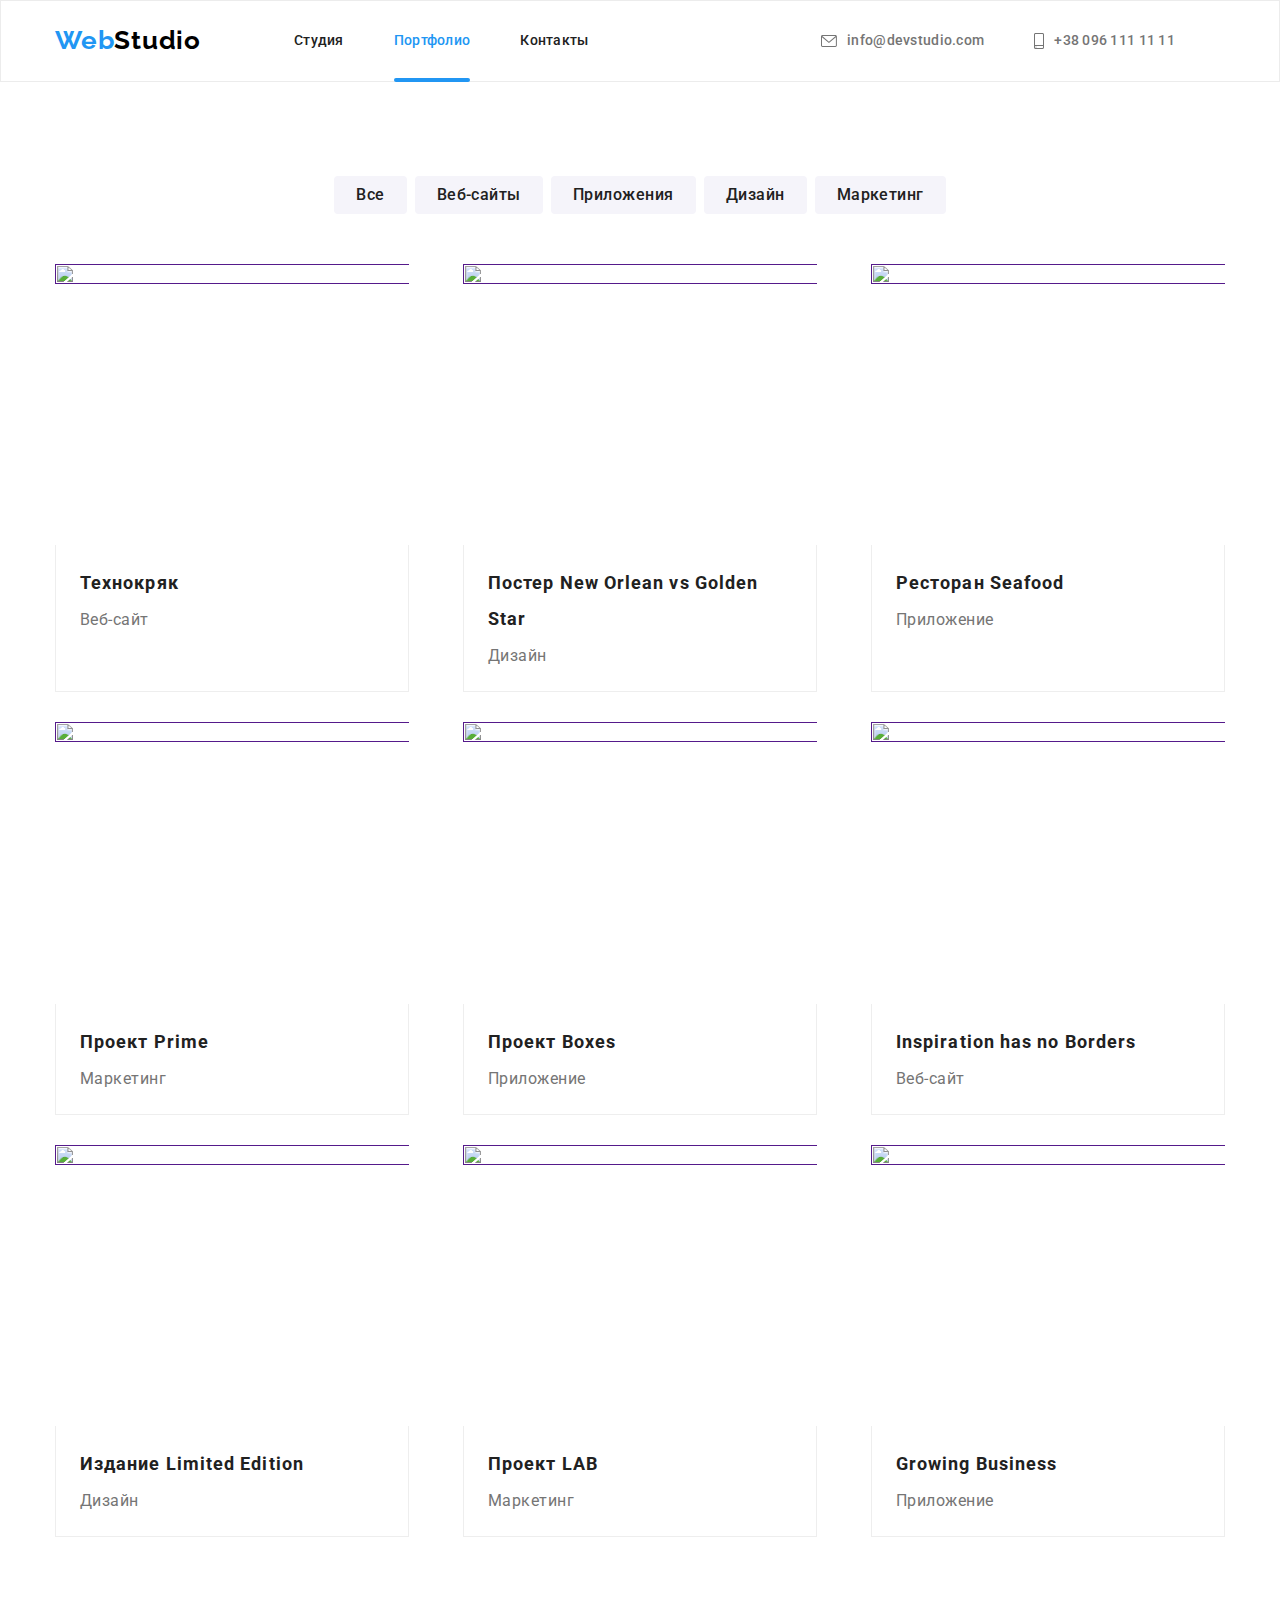
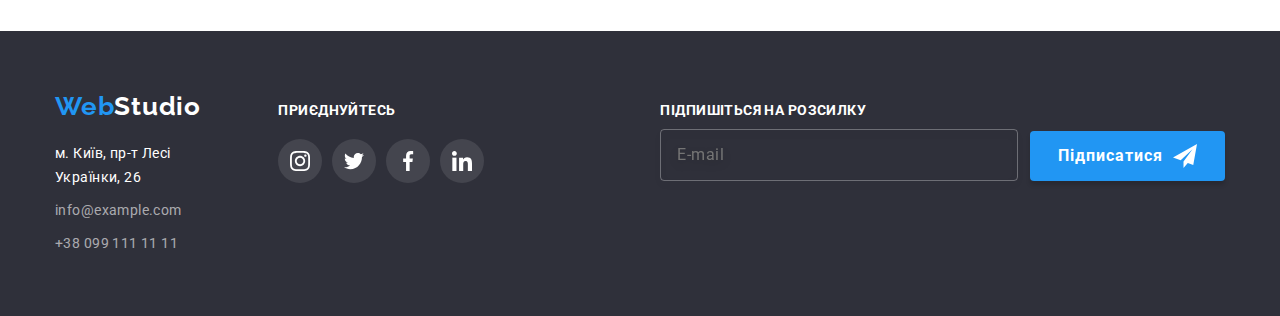
==== portfolio.html @ b3f47abc "button-icon" ====
<!DOCTYPE html>
<html lang="ru">
  <head>
    <meta charset="UTF-8" />
    <meta http-equiv="X-UA-Compatible" content="IE=edge" />
    <meta name="viewport" content="width=device-width, initial-scale=1.0" />
    <title>Document</title>
    <link
      rel="stylesheet"
      href="https://cdnjs.cloudflare.com/ajax/libs/modern-normalize/1.1.0/modern-normalize.min.css"
    />

    <link rel="preconnect" href="https://fonts.googleapis.com" />
    <link rel="preconnect" href="https://fonts.gstatic.com" crossorigin />
    <link
      href="https://fonts.googleapis.com/css2?family=Raleway:wght@700&family=Roboto:wght@400;500;700;900&display=swap"
      rel="stylesheet"
    />

    <link rel="stylesheet" href="./css/main.min.css" />
  </head>
  <body>
    <header class="header block">
      <div class="container header__container">
        <a href="" class="logo header__logo"
          >Web<span class="logo__dark">Studio</span></a
        >
        <button type="button" class="mobile-menu__open"><svg class="mobile-menu__icon" width="40" height="40">
          <use href="./image/icon.svg#icon-mobile_menu_40"></use>
        </svg></button>
        <div class="mobile-menu">
          <button type="button" class="mobile-menu__close"><svg class="mobile-menu__icon" width="40" height="40">
            <use href="./image/icon.svg#icon-mobile_close_40"></use>
          </svg></button>
          <nav class="navigation">
            <ul class="site-nav">
              <li class="site-nav__item">
                <a href="./index.html" class="site-nav__link">Студия</a>
              </li>
              <li class="site-nav__item">
                <a href="" class="site-nav__link site-nav__link--current"
                  >Портфолио</a
                >
              </li>
              <li class="site-nav__item">
                <a href="" class="site-nav__link">Контакты</a>
              </li>
            </ul>
          </nav>
          <ul class="contacts">
            <li>
              <li>
                <a href="tel:+380961111111" class="contacts__link contacts__link--tel">
                  <svg class="contacts__icon" width="10" height="16">
                    <use href="./image/icon.svg#icon-smartphone"></use>
                  </svg>
                  +38 096 111 11 11
                </a>
              </li>
              <a href="mailto:info@devstudio.com" class="contacts__link">
                <svg class="contacts__icon" width="16" height="12">
                  <use href="./image/icon.svg#icon-envelope"></use>
                </svg>
                info@devstudio.com
              </a>
            </li>
          </ul>
          <ul class="social-contacts__list">
            <li class="social-contacts__item">
              <a href="" class="social-contacts__link">Instagram</a>
            </li>
            <li class="social-contacts__item">
              <a href="" class="social-contacts__link">Twitter</a>
            </li>
            <li class="social-contacts__item">
              <a href="" class="social-contacts__link">Facebook</a>
            </li>
            <li class="social-contacts__item">
              <a href="" class="social-contacts__link">LinkedIn</a>
            </li>
          </ul>
          <button type="button" class="mobile-menu__close"
            ><svg width="18" height="18">
              <use href="./image/icon.svg#icon-btn-close"></use>
            </svg>
          </button>
        </div>
      </div>
    </header>
    <!--main section-->
    <main>
      <section class="section block">
        <div class="container">
          <!--filter buttons-->
          <h1 class="section__title visually-hidden">Фильтры</h1>
          <ul class="buttons__list">
            <li>
              <button type="button" class="buttons">Все</button>
            </li>
            <li> <button type="button" class="buttons">Веб-сайты</button> </li>
            <li>
              <button type="button" class="buttons">Приложения</button>
            </li>
            <li>
              <button type="button" class="buttons">Дизайн</button>
            </li>
            <li>
              <button type="button" class="buttons">Маркетинг</button>
            </li>
          </ul>
          <!--Portfolio list-->
          <ul class="cards">
            <li class="cards__item">
              <a href="" class="cards__link">
                <div class="cards__overley">
                  <img
                    src="./image/project1.jpg"
                    alt=""
                    width="370"
                    height="294"
                  />
                  <p class="cards__overley-text"
                    >Ресурс пропонує комплексні пропозиції з різним рівнем
                    функціоналу та сервісів. Все це дозволить відвідувачу
                    отримати вичерпні відомості про компанію чи приватну особу.
                  </p>
                </div>
                <div class="cards__title">
                  <h2 class="cards__name">Технокряк</h2>
                  <p class="cards__project">Веб-сайт</p>
                </div></a
              >
            </li>
            <li class="cards__item">
              <a href="" class="cards__link"
                ><div class="cards__overley">
                  <img
                    src="./image/project2.jpg"
                    alt=""
                    width="370"
                    height="294"
                  />
                  <p class="cards__overley-text"
                    >Ресурс пропонує комплексні пропозиції з різним рівнем
                    функціоналу та сервісів. Все це дозволить відвідувачу
                    отримати вичерпні відомості про компанію чи приватну особу.
                  </p>
                </div>
                <div class="cards__title">
                  <h2 class="cards__name">Постер New Orlean vs Golden Star</h2>
                  <p class="cards__project">Дизайн</p>
                </div></a
              >
            </li>
            <li class="cards__item">
              <a href="" class="cards__link"
                ><div class="cards__overley">
                  <img
                    src="./image/project3.jpg"
                    alt=""
                    width="370"
                    height="294"
                  />
                  <p class="cards__overley-text"
                    >Ресурс пропонує комплексні пропозиції з різним рівнем
                    функціоналу та сервісів. Все це дозволить відвідувачу
                    отримати вичерпні відомості про компанію чи приватну особу.
                  </p>
                </div>
                <div class="cards__title">
                  <h2 class="cards__name">Ресторан Seafood</h2>
                  <p class="cards__project">Приложение</p>
                </div></a
              >
            </li>
            <li class="cards__item">
              <a href="" class="cards__link"
                ><div class="cards__overley">
                  <img
                    src="./image/project4.jpg"
                    alt=""
                    width="370"
                    height="294"
                  />
                  <p class="cards__overley-text"
                    >Ресурс пропонує комплексні пропозиції з різним рівнем
                    функціоналу та сервісів. Все це дозволить відвідувачу
                    отримати вичерпні відомості про компанію чи приватну особу.
                  </p>
                </div>
                <div class="cards__title">
                  <h2 class="cards__name">Проект Prime</h2>
                  <p class="cards__project">Маркетинг</p>
                </div></a
              >
            </li>
            <li class="cards__item">
              <a href="" class="cards__link"
                ><div class="cards__overley">
                  <img
                    src="./image/project5.jpg"
                    alt=""
                    width="370"
                    height="294"
                  />
                  <p class="cards__overley-text"
                    >Ресурс пропонує комплексні пропозиції з різним рівнем
                    функціоналу та сервісів. Все це дозволить відвідувачу
                    отримати вичерпні відомості про компанію чи приватну особу.
                  </p>
                </div>
                <div class="cards__title">
                  <h2 class="cards__name">Проект Boxes</h2>
                  <p class="cards__project">Приложение</p>
                </div></a
              >
            </li>
            <li class="cards__item">
              <a href="" class="cards__link"
                ><div class="cards__overley">
                  <img
                    src="./image/project6.jpg"
                    alt=""
                    width="370"
                    height="294"
                  />
                  <p class="cards__overley-text"
                    >Ресурс пропонує комплексні пропозиції з різним рівнем
                    функціоналу та сервісів. Все це дозволить відвідувачу
                    отримати вичерпні відомості про компанію чи приватну особу.
                  </p>
                </div>
                <div class="cards__title">
                  <h2 class="cards__name">Inspiration has no Borders</h2>
                  <p class="cards__project">Веб-сайт</p>
                </div></a
              >
            </li>
            <li class="cards__item">
              <a href="" class="cards__link"
                ><div class="cards__overley">
                  <img
                    src="./image/project7.jpg"
                    alt=""
                    width="370"
                    height="294"
                  />
                  <p class="cards__overley-text"
                    >Ресурс пропонує комплексні пропозиції з різним рівнем
                    функціоналу та сервісів. Все це дозволить відвідувачу
                    отримати вичерпні відомості про компанію чи приватну особу.
                  </p>
                </div>
                <div class="cards__title">
                  <h2 class="cards__name">Издание Limited Edition</h2>
                  <p class="cards__project">Дизайн</p>
                </div></a
              >
            </li>
            <li class="cards__item">
              <a href="" class="cards__link"
                ><div class="cards__overley">
                  <img
                    src="./image/project8.jpg"
                    alt=""
                    width="370"
                    height="294"
                  />
                  <p class="cards__overley-text"
                    >Ресурс пропонує комплексні пропозиції з різним рівнем
                    функціоналу та сервісів. Все це дозволить відвідувачу
                    отримати вичерпні відомості про компанію чи приватну особу.
                  </p>
                </div>
                <div class="cards__title">
                  <h2 class="cards__name">Проект LAB</h2>
                  <p class="cards__project">Маркетинг</p>
                </div></a
              >
            </li>
            <li class="cards__item">
              <a href="" class="cards__link"
                ><div class="cards__overley">
                  <img
                    src="./image/project9.jpg"
                    alt=""
                    width="370"
                    height="294"
                  />
                  <p class="cards__overley-text"
                    >Ресурс пропонує комплексні пропозиції з різним рівнем
                    функціоналу та сервісів. Все це дозволить відвідувачу
                    отримати вичерпні відомості про компанію чи приватну особу.
                  </p>
                </div>
                <div class="cards__title">
                  <h2 class="cards__name">Growing Business</h2>
                  <p class="cards__project">Приложение</p>
                </div></a
              >
            </li>
          </ul>
        </div>
      </section>
    </main>
    <!--footer section-->
    <footer class="footer block">
      <div class="container">
        <div class="footer__container">
          <div class="address">
            <a href="" class="logo footer__logo"
              >Web<span class="logo__light">Studio</span></a
            >
            <address>
              <ul class="address__list">
                <li class="address__item">
                  <a
                    href="https://goo.gl/maps/Vz4mYCQCLZ6cE9bP7"
                    class="address__street"
                    target="_blank"
                    rel="noopener noreferrer nofollow"
                  >
                    м. Київ, пр-т Лесі Українки, 26
                  </a>
                </li>
                <li class="address__item">
                  <a href="mailto:info@example.com" class="address__link">
                    info@example.com
                  </a>
                </li>
                <li class="address__item">
                  <a href="tel:+380991111111" class="address__link">
                    +38 099 111 11 11
                  </a>
                </li>
              </ul>
            </address>
          </div>
          <div class="footer__box">
            <h3 class="footer__title">Приєднуйтесь</h3>
            <ul class="footer__item">
              <li>
                <a
                  href=""
                  class="social-networks__link social-networks--background-color"
                >
                  <svg
                    class="social-networks--icon-color"
                    width="20"
                    height="20"
                  >
                    <use href="./image/icon.svg#icon-instagram"></use>
                  </svg>
                </a>
              </li>
              <li>
                <a
                  href=""
                  class="social-networks__link social-networks--background-color"
                >
                  <svg
                    class="social-networks--icon-color"
                    width="20"
                    height="20"
                  >
                    <use href="./image/icon.svg#icon-twitter"></use>
                  </svg>
                </a>
              </li>
              <li>
                <a
                  href=""
                  class="social-networks__link social-networks--background-color"
                >
                  <svg
                    class="social-networks--icon-color"
                    width="20"
                    height="20"
                  >
                    <use href="./image/icon.svg#icon-facebook"></use>
                  </svg>
                </a>
              </li>
              <li>
                <a
                  href=""
                  class="social-networks__link social-networks--background-color"
                >
                  <svg
                    class="social-networks--icon-color"
                    width="20"
                    height="20"
                  >
                    <use href="./image/icon.svg#icon-linkedin"></use>
                  </svg>
                </a>
              </li>
            </ul>
          </div>
          <!-- Subscribe-form -->
          <form class="subscribe__form">
            <label>
              <h2 class="subscribe__title">Підпишіться на розсилку</h2>
              <input
                type="email"
                name="subscribe"
                class="subscribe__input"
                placeholder="E-mail"
              />
            </label>

            <button type="submit" class="subscribe__btn">
              Підписатися
              <svg class="subscribe__icon" width="24" height="24">
                <use href="./image/icon.svg#icon-subscribe"></use>
              </svg>
            </button>
          </form>
        </div>
      </div>
    </footer>
    <script src="./js/mobile-menu.js"></script>
  </body>
</html>
---- css/main.min.css ----
body{font-family:"Roboto",sans-serif;color:#212121}h1,h2,h3,h4,h5,p{padding:0;margin:0}ul{padding:0;margin:0;list-style:none}img{display:block;max-width:100%;height:auto}a{text-decoration:none}header,section,footer{display:none}.block{display:block}.visually-hidden{position:absolute;white-space:nowrap;width:1px;height:1px;overflow:hidden;border:0;padding:0;clip:rect(0 0 0 0);-webkit-clip-path:inset(50%);clip-path:inset(50%);margin:-1px}.section__title{font-weight:700;font-size:28px;line-height:1.17;letter-spacing:.03em;text-align:center;color:#212121;margin-bottom:50px}@media screen and (min-width: 1200px){.section__title{font-weight:700;font-size:28px;line-height:1.17;letter-spacing:.03em}}.section{padding:60px 0px}@media screen and (min-width: 1200px){.section{padding:94px 0px}}.section--no-padding-top{padding-top:0}.container{margin-left:auto;margin-right:auto;padding-left:15px;padding-right:15px}@media screen and (min-width: 480px){.container{width:480px}}@media screen and (min-width: 768px){.container{width:768px}}@media screen and (min-width: 1200px){.container{width:1200px}}.logo{display:block;font-family:"Raleway";font-weight:700;font-size:26px;line-height:1.19;letter-spacing:.03em;color:#2196f3}.header__logo{padding:16px 0px}@media screen and (min-width: 768px){.header__logo{margin-right:88px;padding-top:26px;padding-bottom:26px}}@media screen and (min-width: 1200px){.header__logo{margin-right:93px;padding-top:24px;padding-bottom:25px}}.footer__logo{margin-bottom:20px}@media screen and (max-width: 767.98px){.footer__logo{display:flex;align-items:center;justify-content:center}}.logo__dark{color:#000}.logo__light{color:#fff}.navigation{display:flex}.site-nav{display:block}@media screen and (min-width: 768px){.site-nav{display:flex}}@media screen and (min-width: 768px){.site-nav .site-nav__item+.site-nav__item{margin-left:50px}}.site-nav__link{position:relative;display:block;padding-bottom:32px;font-weight:500;font-size:40px;line-height:1.17;letter-spacing:.02em;color:#212121;transition-property:color;transition-duration:250ms;transition-timing-function:cubic-bezier(0.4, 0, 0.2, 1)}.site-nav__link:not(:last-child){padding-bottom:0}@media screen and (min-width: 768px){.site-nav__link{font-weight:500;font-size:14px;line-height:1.14;letter-spacing:.02em;padding-top:32px}}.site-nav__link:hover,.site-nav__link:focus{color:#2196f3}.site-nav__link--current{color:#2196f3}@media screen and (min-width: 768px){.site-nav__link--current::after{position:absolute;display:block;content:"";width:100%;height:4px;background-color:#2196f3;border-radius:4px;left:0;bottom:-1px}}@media screen and (min-width: 768px){.contacts{display:flex;flex-direction:column-reverse}}@media screen and (min-width: 768px){.contacts{margin-left:auto}}@media screen and (min-width: 1200px){.contacts{flex-direction:row-reverse;align-items:center;gap:50px}}.contacts__link{display:flex;align-items:center;font-weight:500;font-size:24px;line-height:1.16;letter-spacing:.02em;color:#757575;transition-property:color;transition-duration:250ms;transition-timing-function:cubic-bezier(0.4, 0, 0.2, 1)}@media screen and (min-width: 768px){.contacts__link{font-weight:500;font-size:12px;line-height:1.16;letter-spacing:.02em}}@media screen and (min-width: 1200px){.contacts__link{font-weight:500;font-size:14px;line-height:1.14;letter-spacing:.02em}}.contacts__link:hover,.contacts__link:focus{color:#2196f3}@media screen and (max-width: 767.98px){.contacts__link--tel{padding-bottom:32px;font-weight:500;font-size:34px;line-height:1.13;letter-spacing:.02em;color:#2196f3}}@media screen and (min-width: 768px)and (max-width: 1199.98px){.contacts__link--tel{margin-top:10px}}.contacts__icon{margin-right:10px;fill:currentColor;transition-property:fill;transition-duration:250ms;transition-timing-function:cubic-bezier(0.4, 0, 0.2, 1)}@media screen and (max-width: 767.98px){.contacts__icon{display:none}}.social-networks{display:flex;justify-content:center;gap:10px}.social-networks__link{width:44px;height:44px;border-radius:50%;display:flex;align-items:center;justify-content:center;transition-property:background-color;transition-duration:250ms;transition-timing-function:cubic-bezier(0.4, 0, 0.2, 1)}.social-networks__link:hover,.social-networks__link:focus{background-color:#2196f3}.social-networks__icon{width:20px;height:20px;fill:#afb1b8;transition-property:fill;transition-duration:250ms;transition-timing-function:cubic-bezier(0.4, 0, 0.2, 1)}.social-networks__link:hover .social-networks__icon,.social-networks__link:focus .social-networks__icon{fill:#fff}.social-networks--icon-color{fill:#fff}.social-networks--background-color{background-color:rgba(255,255,255,.1)}.social-contacts__list{display:flex;align-items:center;margin-left:-10px}@media screen and (min-width: 768px){.social-contacts__list{display:none}}.social-contacts__link{display:flex;font-weight:500;font-size:18px;line-height:1.22;letter-spacing:.02em;margin-top:64px;padding-right:10px;margin-left:10px;color:#2196f3;border-right:1px solid rgba(33,33,33,.2)}.social-contacts__link:not(:last-child){border-right:none}.address{flex-grow:1}@media screen and (min-width: 768px)and (max-width: 1199.98px){.address{margin-left:76px}}.address__list .address__item+.address__item{margin-top:9px}.address__street{display:inline-block;font-style:normal;font-size:14px;line-height:1.71;letter-spacing:.03em;color:#fff;transition-property:color;transition-duration:250ms;transition-timing-function:cubic-bezier(0.4, 0, 0.2, 1)}@media screen and (max-width: 767.98px){.address__street{display:flex;align-items:center;justify-content:center}}.address__street:hover,.address__street:focus{color:#2196f3}.address__link{display:inline-block;font-style:normal;font-size:14px;line-height:1.71;letter-spacing:.03em;color:rgba(255,255,255,.6);transition-property:color;transition-duration:250ms;transition-timing-function:cubic-bezier(0.4, 0, 0.2, 1)}@media screen and (max-width: 767.98px){.address__link{display:flex;justify-content:center}}.address__link:hover,.address__link:focus{color:#2196f3}.subscribe__form{display:block}@media screen and (min-width: 1200px){.subscribe__form{display:flex;align-items:flex-end;margin-left:90px}}.subscribe__title{font-size:14px;line-height:1.14;letter-spacing:.03em;text-transform:uppercase;color:#fff;margin-bottom:10px}@media screen and (max-width: 1199.98px){.subscribe__title{text-align:center;margin-top:60px}}.subscribe__input{width:100%;border:1px solid rgba(255,255,255,.3);filter:drop-shadow(0px 4px 4px rgba(0, 0, 0, 0.15));border-radius:4px;background-color:rgba(0,0,0,0);font-weight:400;font-size:16px;line-height:1.25;letter-spacing:.03em;display:flex;align-items:center;color:rgba(255,255,255,.6);outline:none;padding:15px 16px;transition:border 250ms cubic-bezier(0.4, 0, 0.2, 1)}@media screen and (max-width: 767.98px){.subscribe__input{width:450px;margin-bottom:20px}}@media screen and (min-width: 768px)and (max-width: 1199.98px){.subscribe__input{width:450px;margin-bottom:20px;margin-left:auto;margin-right:auto}}@media screen and (min-width: 1200px){.subscribe__input{width:358px}}.subscribe__input:focus{border:1px solid #2196f3}.subscribe__btn{height:50px;background:#2196f3;box-shadow:0px 4px 4px rgba(0,0,0,.15);border-radius:4px;border:rgba(0,0,0,0);font-weight:700;font-size:16px;line-height:1.87;letter-spacing:.06em;padding:10px 28px;color:#fff;cursor:pointer;display:flex;align-items:center;margin-left:12px;transition:background-color cubic-bezier(0.4, 0, 0.2, 1)}@media screen and (max-width: 1199.98px){.subscribe__btn{margin-left:auto;margin-right:auto}}.subscribe__btn:hover,.subscribe__btn:focus{background-color:#188ce8}.subscribe__icon{margin-left:10px}.backdrop{position:fixed;width:100%;height:100%;top:0;left:0;background:rgba(0,0,0,.2);visibility:visible;transition:opacity 250ms cubic-bezier(0.4, 0, 0.2, 1),visibility 250ms cubic-bezier(0.4, 0, 0.2, 1)}.is-hidden{opacity:0;visibility:hidden;pointer-events:none}.no-scroll{overflow:hidden}.backdrop.is-hidden .modal{transform:translate(-50%, -50%) scale(0) rotate(-180deg);min-height:0}.btn-close{position:absolute;display:flex;justify-content:center;top:8px;right:8px;width:30px;height:30px;background:#fff;border:1px solid rgba(0,0,0,.1);border-radius:50%;cursor:pointer;padding-top:5px}.modal{position:absolute;top:50%;left:50%;transform:translate(-50%, -50%) scale(1) rotate(0);transition:transform 250ms cubic-bezier(0.4, 0, 0.2, 1),min-height 250ms cubic-bezier(0.4, 0, 0.2, 1);width:450px;height:609px;background-color:#fff;border-radius:4px}@media screen and (min-width: 1200px){.modal{width:528px;min-height:581px}}.modal__form{padding:40px}.modal__form-title{font-weight:700;font-size:20px;line-height:1.15;letter-spacing:.03em;text-align:center;margin-bottom:12px}.modal__form-label{position:relative;display:flex;flex-direction:column;font-weight:400;font-size:12px;line-height:1.16;letter-spacing:.01em;color:#757575;margin-bottom:10px}.modal__form-label-last{margin-bottom:0}.modal__form-icon{position:absolute;bottom:10px;left:12px}.modal__form-input{margin-top:4px;padding-left:42px;height:40px;width:100%;border:1px solid rgba(33,33,33,.2);border-radius:4px;transition:border 250ms cubic-bezier(0.4, 0, 0.2, 1)}.modal__form-input:focus,.modal__form-comment:focus{border:1px solid #2196f3;outline:none}.modal__form-input:focus+.modal__form-icon{fill:#2196f3;transition:fill 250ms cubic-bezier(0.4, 0, 0.2, 1)}.modal__form-comment{margin-top:4px;padding:16px 12px;height:120px;width:100%;border:1px solid rgba(33,33,33,.2);border-radius:4px;resize:none}.modal__form-label-checkbox{display:flex;justify-content:center;align-items:center;font-weight:400;font-size:12px;line-height:1.16;letter-spacing:.03em;color:#757575;margin-top:20px;cursor:pointer}@media screen and (min-width: 1200px){.modal__form-label-checkbox{font-weight:400;font-size:14px;line-height:1.71;letter-spacing:.03em}}.modal__form-label-checkbox-icon{display:flex;align-items:center;justify-content:center;width:16px;height:15px;margin-right:9px;border:2px solid #212121;border-radius:2px;transition:background-color;transition-duration:250ms;transition-timing-function:cubic-bezier(0.4, 0, 0.2, 1)}.modal__form-checkbox:checked+.modal__form-label-checkbox-icon{border-color:rgba(0,0,0,0);background-color:#2196f3}.modal__form-checkbox{position:absolute;width:1px;height:1px;margin:-1px;border:0;padding:0;white-space:nowrap;-webkit-clip-path:inset(100%);clip-path:inset(100%);clip:rect(0 0 0 0);overflow:hidden}.modal__form-label-checkbox-link{margin-left:5px;color:#2196f3}.modal__form-button{display:block;margin:0 auto;margin-top:40px;padding:10px 52px;background:#2196f3;box-shadow:0px 4px 4px rgba(0,0,0,.15);border:rgba(0,0,0,0);border-radius:4px;font-weight:700;font-size:16px;line-height:1.87;letter-spacing:.06em;color:#fff;cursor:pointer;transition:box-shadow,background-color;transition-duration:250ms;transition-timing-function:cubic-bezier(0.4, 0, 0.2, 1)}.modal__form-button:hover,.modal__form-button:focus{background-color:#188ce8;box-shadow:0px 4px 4px rgba(0,0,0,.15);border-radius:4px}.buttons{font-weight:500;font-size:16px;line-height:1.62;letter-spacing:.03em;color:#212121;padding:6px 22px;text-align:center;cursor:pointer;background-color:#f5f4fa;border-radius:4px;border:none;transition-property:color,background-color,box-shadow,border-radius;transition-duration:250ms;transition-timing-function:cubic-bezier(0.4, 0, 0.2, 1)}.buttons:hover,.buttons:focus{color:#fff;background-color:#2196f3;border-radius:4px;box-shadow:0px 4px 4px rgba(0,0,0,.15)}.buttons__list{display:flex;justify-content:flex-start;flex-wrap:wrap;margin-bottom:40px;gap:8px}@media screen and (min-width: 768px){.buttons__list{justify-content:center;margin-bottom:30px}}@media screen and (min-width: 1200px){.buttons__list{justify-content:center;margin-bottom:50px}}.cards{display:flex;flex-wrap:wrap;flex-direction:column;gap:30px}@media screen and (min-width: 768px){.cards{justify-content:space-between;flex-direction:row}}.cards__item{width:354px}.cards__link{display:block;transition-property:box-shadow,border-radius;transition-duration:250ms;transition-timing-function:cubic-bezier(0.4, 0, 0.2, 1)}@media screen and (min-width: 768px){.cards__link{display:flex;flex-direction:column;height:100%}}.cards__link:hover,.cards__link:focus{box-shadow:0px 1px 1px rgba(0,0,0,.12),0px 4px 4px rgba(0,0,0,.06),1px 4px 6px rgba(0,0,0,.16)}.cards__link:hover .cards__overley-text,.cards__link:focus .cards__overley-text{transform:translateY(0)}.cards__title{padding:20px 24px;border:1px solid #eee;border-top:none}@media screen and (min-width: 768px){.cards__title{flex-grow:1}}.cards__name{font-weight:700;font-size:18px;line-height:2;letter-spacing:.06em;color:#212121}.cards__project{margin-top:4px;font-size:16px;line-height:1.88;letter-spacing:.03em;color:#757575}.cards__overley{position:relative;overflow:hidden}.cards__overley-text{position:absolute;left:0;bottom:0;width:100%;transform:translateY(101%);transition:transform 250ms cubic-bezier(0.4, 0, 0.2, 1);z-index:0;display:flex;justify-content:center;align-items:center;background:rgba(33,150,243,.9);height:294px;padding:0px 24px;font-weight:400;font-size:18px;line-height:1.56;letter-spacing:.03em;color:#fff}@media screen and (max-width: 767.98px){.mobile-menu{position:fixed;display:flex;flex-direction:column;justify-content:space-between;z-index:1;top:0;left:0;width:100%;height:100%;padding:48px 40px;background-color:#fff;transform:translateX(100%);transition:transform 250ms linear cubic-bezier(0.4, 0, 0.2, 1)}}@media screen and (min-width: 768px){.mobile-menu{display:flex;align-items:center;width:100%}}@media screen and (max-width: 767.98px){.mobile-menu.is-open{transform:translateX(0)}}.mobile-menu__open{display:block;padding-top:9px;padding-right:15px;background-color:#fff;border:none;cursor:pointer}@media screen and (min-width: 768px){.mobile-menu__open{display:none}}.mobile-menu__close{background-color:#fff;display:block;padding-top:9px;padding-right:15px;margin-left:auto;border:none;cursor:pointer}@media screen and (min-width: 768px){.mobile-menu__close{display:none}}.mobile-menu__icon{background-color:#fff;border:none;cursor:pointer}.mobile-menu__icon:hover{fill:#2196f3}.header__container{display:flex;align-items:center}@media screen and (max-width: 767.98px){.header__container{justify-content:space-between}}.header{border:1px solid #ececec}.hero{width:100%;padding-top:118px;padding-bottom:118px;height:400px;background:#c4c4c4;text-align:center;margin-left:auto;margin-right:auto;background-image:linear-gradient(rgba(47, 48, 58, 0.4), rgba(47, 48, 58, 0.4)),url(../image/overlay.jpg);background-position:center;background-repeat:no-repeat;background-size:cover}@media screen and (min-width: 768px){.hero{width:768px}}@media screen and (min-width: 1200px){.hero{padding-top:200px;padding-bottom:200px;width:1600px;height:600px}}.hero__title{font-weight:900;font-size:26px;line-height:1.62;letter-spacing:.06em;text-align:center;text-transform:uppercase;margin-left:auto;margin-right:auto;text-transform:uppercase;color:#fff}@media screen and (min-width: 1200px){.hero__title{max-width:696px;font-weight:900;font-size:44px;line-height:1.36;letter-spacing:.06em}}.hero__button{font-family:inherit;font-weight:700;font-size:16px;line-height:1.88;letter-spacing:.06em;cursor:pointer;text-align:center;border-radius:4px;padding:10px 24px;margin-top:30px;color:#fff;background-color:#2196f3;box-shadow:0px 4px 4px rgba(0,0,0,.15);border-radius:4px;border:none;transition-property:color,background-color;transition-duration:250ms;transition-timing-function:cubic-bezier(0.4, 0, 0.2, 1)}@media screen and (min-width: 1200px){.hero__button{padding:10px 32px}}.hero__button:hover,.hero__button:focus{color:#fff;background-color:#2196f3}.hero__button:active{color:#2196f3;background-color:#fff}.features{display:block;gap:30px}@media screen and (min-width: 768px){.features{display:flex;flex-wrap:wrap}}@media screen and (min-width: 1200px){.features{flex-wrap:nowrap}}.features__box{width:100%;height:120px;display:flex;align-items:center;justify-content:center;background-color:#f5f4fa;border-width:270px;border-radius:4px;box-shadow:0px 4px 4px rgba(0,0,0,.15);margin-bottom:30px}@media screen and (min-width: 768px)and (max-width: 1199.98px){.features__box{width:354px}}@media screen and (min-width: 1200px){.features__box{width:270px}}@media screen and (min-width: 768px)and (max-width: 1199.98px){.fetures-item{width:calc(50% - 15px)}}.features__title{font-weight:700;font-size:14px;line-height:1.14;letter-spacing:.03em;text-transform:uppercase;color:#212121}@media screen and (max-width: 767.98px){.features__title{text-align:center}}.features__text{margin-top:10px;font-weight:400;font-size:14px;line-height:1.71;letter-spacing:.03em;color:#757575}@media screen and (max-width: 1199.98px){.section__title--project{display:none}}.projects{display:flex;gap:30px}@media screen and (max-width: 1199.98px){.projects{display:none}}.projects__item{position:relative}.projects__text{position:absolute;left:0;bottom:0;width:100%;display:flex;justify-content:center;align-items:center;height:70px;background:rgba(47,48,58,.8);font-weight:700;font-size:14px;line-height:1.14;letter-spacing:.03em;text-transform:uppercase;color:#fff}.team--bacground-color{background:#f5f4fa}.team{display:flex;flex-wrap:wrap;justify-content:space-between;gap:30px}@media screen and (max-width: 767.98px){.team{justify-content:center}}.team__item{width:100%;background-color:#fff;border-width:100%;border-radius:4px;box-shadow:0px 4px 4px rgba(0,0,0,.15)}@media screen and (min-width: 768px){.team__item{width:354px;border-width:354px}}@media screen and (min-width: 1200px){.team__item{width:270px;border-width:270px}}.team__cart{padding-top:30px;padding-bottom:30px}.team__title{font-weight:500;font-size:16px;line-height:1.18;letter-spacing:.03em;text-align:center;color:#212121}.team__text{margin-top:10px;margin-bottom:16px;font-size:16px;line-height:1.18;letter-spacing:.03em;text-align:center;color:#757575}.partners{display:flex;flex-wrap:wrap;align-items:center;justify-content:center;gap:30px}.partners__link{width:100%;height:92px;display:flex;align-items:center;justify-content:center;border:1px solid #afb1b8;border-radius:4px;transition-property:border-color;transition-duration:250ms;transition-timing-function:cubic-bezier(0.4, 0, 0.2, 1)}@media screen and (min-width: 768px){.partners__link{width:226px}}@media screen and (min-width: 1200px){.partners__link{width:170px}}.partners__link:hover,.partners__link:focus{border:1px solid #2196f3}.partners__icon{fill:#afb1b8;transition-property:fill;transition-duration:250ms;transition-timing-function:cubic-bezier(0.4, 0, 0.2, 1)}.partners__link:hover .partners__icon,.partners__link:focus .partners__icon{fill:#2196f3;border-color:#2196f3}.footer{padding-top:60px;padding-bottom:60px;background:#2f303a}.footer__container{display:block}@media screen and (min-width: 768px)and (max-width: 1199.98px){.footer__container{display:flex;flex-wrap:wrap;flex-direction:row;justify-content:space-around}}@media screen and (min-width: 1200px){.footer__container{display:flex;align-items:baseline}}@media screen and (max-width: 767.98px){.footer__box{margin-top:60px}}@media screen and (min-width: 768px){.footer__box{margin-right:86px}}@media screen and (min-width: 1200px){.footer__box{margin-left:70px}}.footer__title{font-weight:700;font-size:14px;line-height:1.14;letter-spacing:.03em;font-style:normal;text-transform:uppercase;color:#fff;margin-bottom:20px}@media screen and (max-width: 1199.98px){.footer__title{text-align:center}}.footer__item{display:flex;justify-content:center;gap:10px}/*# sourceMappingURL=main.min.css.map */
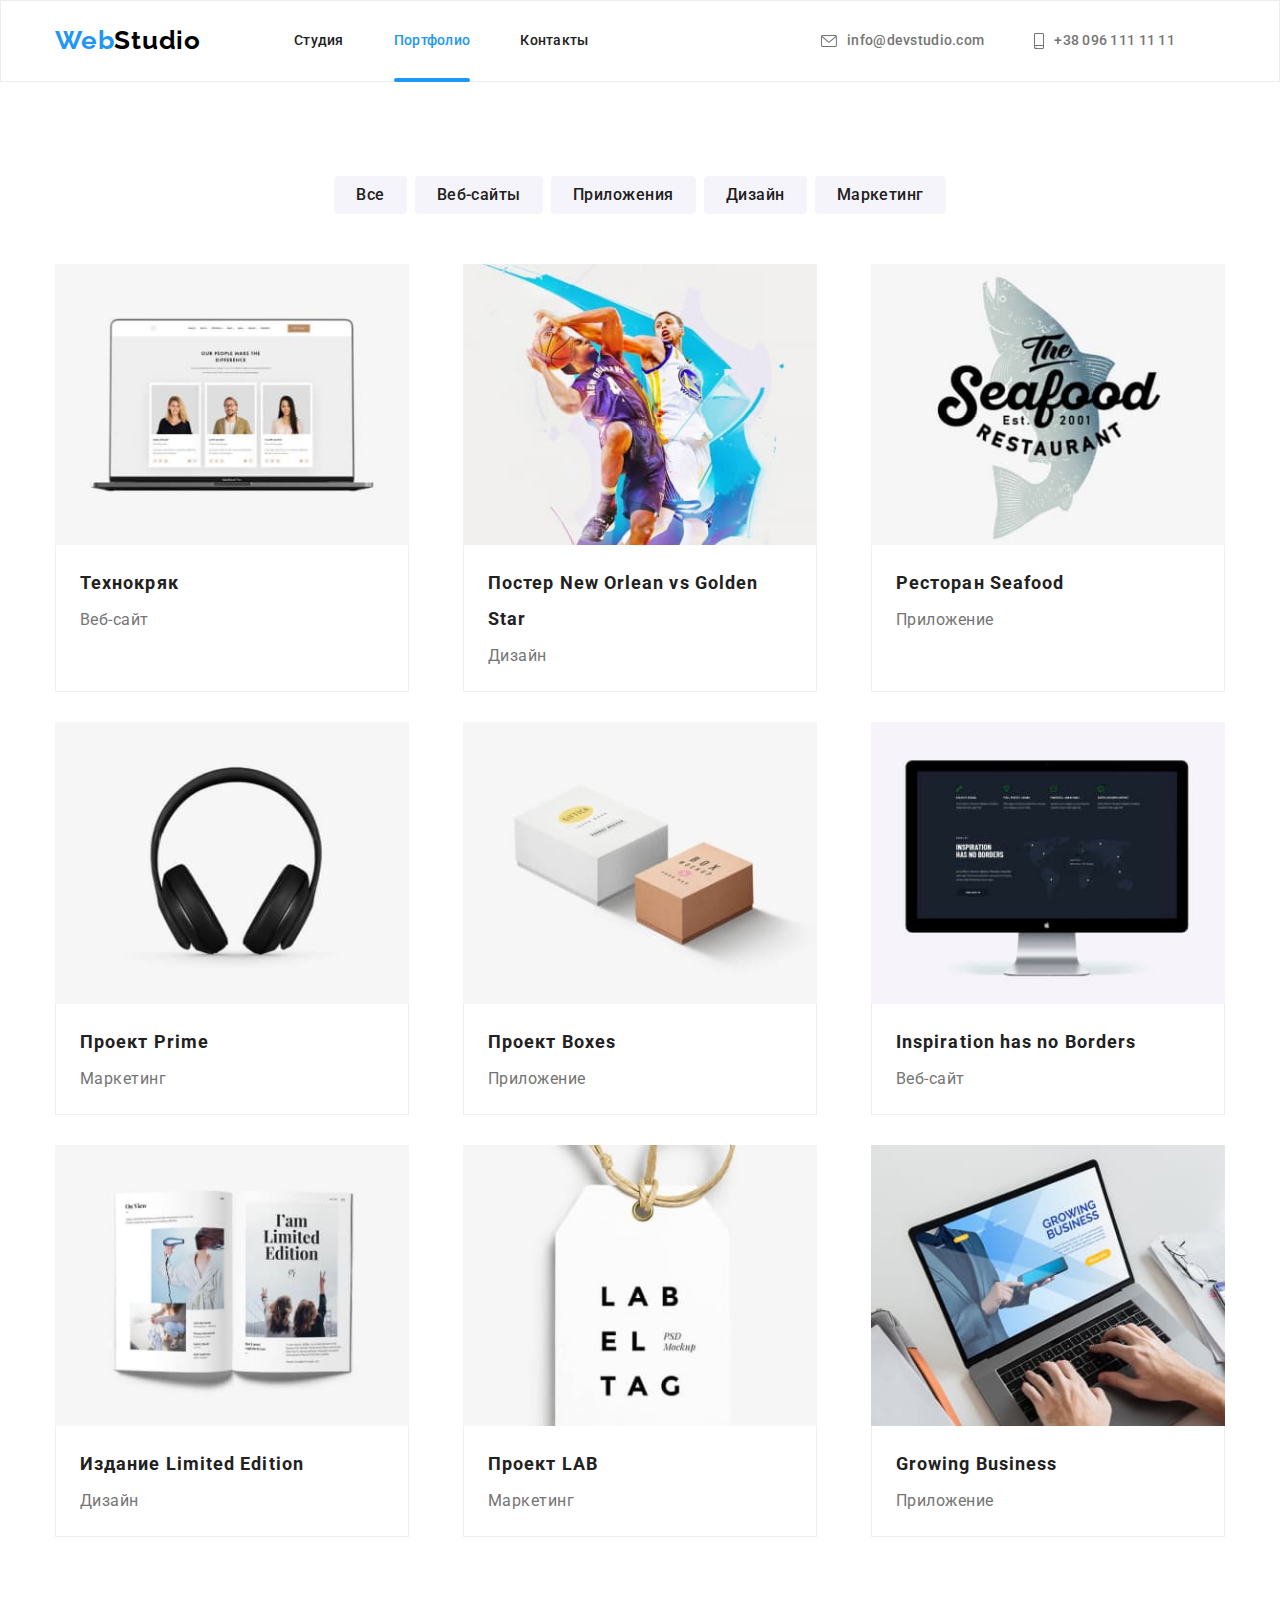
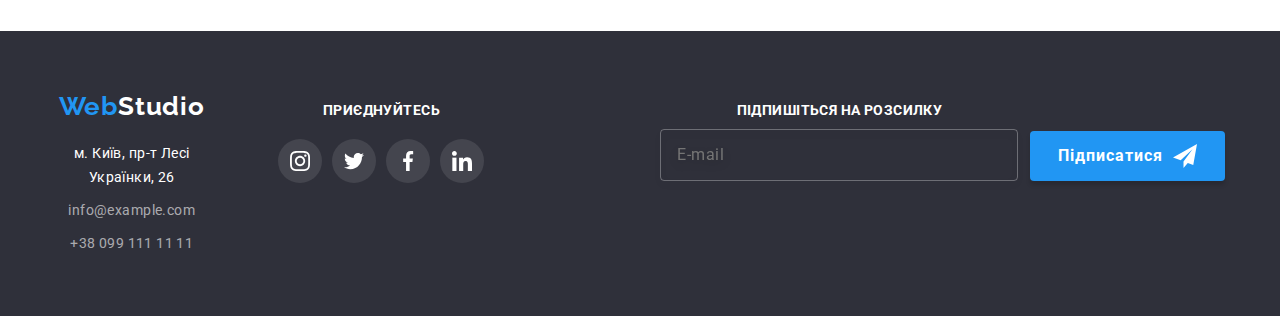
==== commit 3b1082d6: "imeges" ====
--- a/portfolio.html
+++ b/portfolio.html
@@ -26,11 +26,11 @@
           >Web<span class="logo__dark">Studio</span></a
         >
         <button type="button" class="mobile-menu__open"><svg class="mobile-menu__icon" width="40" height="40">
-          <use href="./image/icon.svg#icon-mobile_menu_40"></use>
+          <use href="./img/icon.svg#icon-mobile_menu_40"></use>
         </svg></button>
         <div class="mobile-menu">
           <button type="button" class="mobile-menu__close"><svg class="mobile-menu__icon" width="40" height="40">
-            <use href="./image/icon.svg#icon-mobile_close_40"></use>
+            <use href="./img/icon.svg#icon-mobile_close_40"></use>
           </svg></button>
           <nav class="navigation">
             <ul class="site-nav">
@@ -52,14 +52,14 @@
               <li>
                 <a href="tel:+380961111111" class="contacts__link contacts__link--tel">
                   <svg class="contacts__icon" width="10" height="16">
-                    <use href="./image/icon.svg#icon-smartphone"></use>
+                    <use href="./img/icon.svg#icon-smartphone"></use>
                   </svg>
                   +38 096 111 11 11
                 </a>
               </li>
               <a href="mailto:info@devstudio.com" class="contacts__link">
                 <svg class="contacts__icon" width="16" height="12">
-                  <use href="./image/icon.svg#icon-envelope"></use>
+                  <use href="./img/icon.svg#icon-envelope"></use>
                 </svg>
                 info@devstudio.com
               </a>
@@ -81,7 +81,7 @@
           </ul>
           <button type="button" class="mobile-menu__close"
             ><svg width="18" height="18">
-              <use href="./image/icon.svg#icon-btn-close"></use>
+              <use href="./img/icon.svg#icon-btn-close"></use>
             </svg>
           </button>
         </div>
@@ -114,7 +114,7 @@
               <a href="" class="cards__link">
                 <div class="cards__overley">
                   <img
-                    src="./image/project1.jpg"
+                    src="./img/project1.jpg"
                     alt=""
                     width="370"
                     height="294"
@@ -135,7 +135,7 @@
               <a href="" class="cards__link"
                 ><div class="cards__overley">
                   <img
-                    src="./image/project2.jpg"
+                    src="./img/project2.jpg"
                     alt=""
                     width="370"
                     height="294"
@@ -156,7 +156,7 @@
               <a href="" class="cards__link"
                 ><div class="cards__overley">
                   <img
-                    src="./image/project3.jpg"
+                    src="./img/project3.jpg"
                     alt=""
                     width="370"
                     height="294"
@@ -177,7 +177,7 @@
               <a href="" class="cards__link"
                 ><div class="cards__overley">
                   <img
-                    src="./image/project4.jpg"
+                    src="./img/project4.jpg"
                     alt=""
                     width="370"
                     height="294"
@@ -198,7 +198,7 @@
               <a href="" class="cards__link"
                 ><div class="cards__overley">
                   <img
-                    src="./image/project5.jpg"
+                    src="./img/project5.jpg"
                     alt=""
                     width="370"
                     height="294"
@@ -219,7 +219,7 @@
               <a href="" class="cards__link"
                 ><div class="cards__overley">
                   <img
-                    src="./image/project6.jpg"
+                    src="./img/project6.jpg"
                     alt=""
                     width="370"
                     height="294"
@@ -240,7 +240,7 @@
               <a href="" class="cards__link"
                 ><div class="cards__overley">
                   <img
-                    src="./image/project7.jpg"
+                    src="./img/project7.jpg"
                     alt=""
                     width="370"
                     height="294"
@@ -261,7 +261,7 @@
               <a href="" class="cards__link"
                 ><div class="cards__overley">
                   <img
-                    src="./image/project8.jpg"
+                    src="./img/project8.jpg"
                     alt=""
                     width="370"
                     height="294"
@@ -282,7 +282,7 @@
               <a href="" class="cards__link"
                 ><div class="cards__overley">
                   <img
-                    src="./image/project9.jpg"
+                    src="./img/project9.jpg"
                     alt=""
                     width="370"
                     height="294"
@@ -349,7 +349,7 @@
                     width="20"
                     height="20"
                   >
-                    <use href="./image/icon.svg#icon-instagram"></use>
+                    <use href="./img/icon.svg#icon-instagram"></use>
                   </svg>
                 </a>
               </li>
@@ -363,7 +363,7 @@
                     width="20"
                     height="20"
                   >
-                    <use href="./image/icon.svg#icon-twitter"></use>
+                    <use href="./img/icon.svg#icon-twitter"></use>
                   </svg>
                 </a>
               </li>
@@ -377,7 +377,7 @@
                     width="20"
                     height="20"
                   >
-                    <use href="./image/icon.svg#icon-facebook"></use>
+                    <use href="./img/icon.svg#icon-facebook"></use>
                   </svg>
                 </a>
               </li>
@@ -391,7 +391,7 @@
                     width="20"
                     height="20"
                   >
-                    <use href="./image/icon.svg#icon-linkedin"></use>
+                    <use href="./img/icon.svg#icon-linkedin"></use>
                   </svg>
                 </a>
               </li>
@@ -412,7 +412,7 @@
             <button type="submit" class="subscribe__btn">
               Підписатися
               <svg class="subscribe__icon" width="24" height="24">
-                <use href="./image/icon.svg#icon-subscribe"></use>
+                <use href="./img/icon.svg#icon-subscribe"></use>
               </svg>
             </button>
           </form>
--- a/css/main.min.css
+++ b/css/main.min.css
@@ -1 +1 @@
-body{font-family:"Roboto",sans-serif;color:#212121}h1,h2,h3,h4,h5,p{padding:0;margin:0}ul{padding:0;margin:0;list-style:none}img{display:block;max-width:100%;height:auto}a{text-decoration:none}header,section,footer{display:none}.block{display:block}.visually-hidden{position:absolute;white-space:nowrap;width:1px;height:1px;overflow:hidden;border:0;padding:0;clip:rect(0 0 0 0);-webkit-clip-path:inset(50%);clip-path:inset(50%);margin:-1px}.section__title{font-weight:700;font-size:28px;line-height:1.17;letter-spacing:.03em;text-align:center;color:#212121;margin-bottom:50px}@media screen and (min-width: 1200px){.section__title{font-weight:700;font-size:28px;line-height:1.17;letter-spacing:.03em}}.section{padding:60px 0px}@media screen and (min-width: 1200px){.section{padding:94px 0px}}.section--no-padding-top{padding-top:0}.container{margin-left:auto;margin-right:auto;padding-left:15px;padding-right:15px}@media screen and (min-width: 480px){.container{width:480px}}@media screen and (min-width: 768px){.container{width:768px}}@media screen and (min-width: 1200px){.container{width:1200px}}.logo{display:block;font-family:"Raleway";font-weight:700;font-size:26px;line-height:1.19;letter-spacing:.03em;color:#2196f3}.header__logo{padding:16px 0px}@media screen and (min-width: 768px){.header__logo{margin-right:88px;padding-top:26px;padding-bottom:26px}}@media screen and (min-width: 1200px){.header__logo{margin-right:93px;padding-top:24px;padding-bottom:25px}}.footer__logo{margin-bottom:20px}@media screen and (max-width: 767.98px){.footer__logo{display:flex;align-items:center;justify-content:center}}.logo__dark{color:#000}.logo__light{color:#fff}.navigation{display:flex}.site-nav{display:block}@media screen and (min-width: 768px){.site-nav{display:flex}}@media screen and (min-width: 768px){.site-nav .site-nav__item+.site-nav__item{margin-left:50px}}.site-nav__link{position:relative;display:block;padding-bottom:32px;font-weight:500;font-size:40px;line-height:1.17;letter-spacing:.02em;color:#212121;transition-property:color;transition-duration:250ms;transition-timing-function:cubic-bezier(0.4, 0, 0.2, 1)}.site-nav__link:not(:last-child){padding-bottom:0}@media screen and (min-width: 768px){.site-nav__link{font-weight:500;font-size:14px;line-height:1.14;letter-spacing:.02em;padding-top:32px}}.site-nav__link:hover,.site-nav__link:focus{color:#2196f3}.site-nav__link--current{color:#2196f3}@media screen and (min-width: 768px){.site-nav__link--current::after{position:absolute;display:block;content:"";width:100%;height:4px;background-color:#2196f3;border-radius:4px;left:0;bottom:-1px}}@media screen and (min-width: 768px){.contacts{display:flex;flex-direction:column-reverse}}@media screen and (min-width: 768px){.contacts{margin-left:auto}}@media screen and (min-width: 1200px){.contacts{flex-direction:row-reverse;align-items:center;gap:50px}}.contacts__link{display:flex;align-items:center;font-weight:500;font-size:24px;line-height:1.16;letter-spacing:.02em;color:#757575;transition-property:color;transition-duration:250ms;transition-timing-function:cubic-bezier(0.4, 0, 0.2, 1)}@media screen and (min-width: 768px){.contacts__link{font-weight:500;font-size:12px;line-height:1.16;letter-spacing:.02em}}@media screen and (min-width: 1200px){.contacts__link{font-weight:500;font-size:14px;line-height:1.14;letter-spacing:.02em}}.contacts__link:hover,.contacts__link:focus{color:#2196f3}@media screen and (max-width: 767.98px){.contacts__link--tel{padding-bottom:32px;font-weight:500;font-size:34px;line-height:1.13;letter-spacing:.02em;color:#2196f3}}@media screen and (min-width: 768px)and (max-width: 1199.98px){.contacts__link--tel{margin-top:10px}}.contacts__icon{margin-right:10px;fill:currentColor;transition-property:fill;transition-duration:250ms;transition-timing-function:cubic-bezier(0.4, 0, 0.2, 1)}@media screen and (max-width: 767.98px){.contacts__icon{display:none}}.social-networks{display:flex;justify-content:center;gap:10px}.social-networks__link{width:44px;height:44px;border-radius:50%;display:flex;align-items:center;justify-content:center;transition-property:background-color;transition-duration:250ms;transition-timing-function:cubic-bezier(0.4, 0, 0.2, 1)}.social-networks__link:hover,.social-networks__link:focus{background-color:#2196f3}.social-networks__icon{width:20px;height:20px;fill:#afb1b8;transition-property:fill;transition-duration:250ms;transition-timing-function:cubic-bezier(0.4, 0, 0.2, 1)}.social-networks__link:hover .social-networks__icon,.social-networks__link:focus .social-networks__icon{fill:#fff}.social-networks--icon-color{fill:#fff}.social-networks--background-color{background-color:rgba(255,255,255,.1)}.social-contacts__list{display:flex;align-items:center;margin-left:-10px}@media screen and (min-width: 768px){.social-contacts__list{display:none}}.social-contacts__link{display:flex;font-weight:500;font-size:18px;line-height:1.22;letter-spacing:.02em;margin-top:64px;padding-right:10px;margin-left:10px;color:#2196f3;border-right:1px solid rgba(33,33,33,.2)}.social-contacts__link:not(:last-child){border-right:none}.address{flex-grow:1}@media screen and (min-width: 768px)and (max-width: 1199.98px){.address{margin-left:76px}}.address__list .address__item+.address__item{margin-top:9px}.address__street{display:inline-block;font-style:normal;font-size:14px;line-height:1.71;letter-spacing:.03em;color:#fff;transition-property:color;transition-duration:250ms;transition-timing-function:cubic-bezier(0.4, 0, 0.2, 1)}@media screen and (max-width: 767.98px){.address__street{display:flex;align-items:center;justify-content:center}}.address__street:hover,.address__street:focus{color:#2196f3}.address__link{display:inline-block;font-style:normal;font-size:14px;line-height:1.71;letter-spacing:.03em;color:rgba(255,255,255,.6);transition-property:color;transition-duration:250ms;transition-timing-function:cubic-bezier(0.4, 0, 0.2, 1)}@media screen and (max-width: 767.98px){.address__link{display:flex;justify-content:center}}.address__link:hover,.address__link:focus{color:#2196f3}.subscribe__form{display:block}@media screen and (min-width: 1200px){.subscribe__form{display:flex;align-items:flex-end;margin-left:90px}}.subscribe__title{font-size:14px;line-height:1.14;letter-spacing:.03em;text-transform:uppercase;color:#fff;margin-bottom:10px}@media screen and (max-width: 1199.98px){.subscribe__title{text-align:center;margin-top:60px}}.subscribe__input{width:100%;border:1px solid rgba(255,255,255,.3);filter:drop-shadow(0px 4px 4px rgba(0, 0, 0, 0.15));border-radius:4px;background-color:rgba(0,0,0,0);font-weight:400;font-size:16px;line-height:1.25;letter-spacing:.03em;display:flex;align-items:center;color:rgba(255,255,255,.6);outline:none;padding:15px 16px;transition:border 250ms cubic-bezier(0.4, 0, 0.2, 1)}@media screen and (max-width: 767.98px){.subscribe__input{width:450px;margin-bottom:20px}}@media screen and (min-width: 768px)and (max-width: 1199.98px){.subscribe__input{width:450px;margin-bottom:20px;margin-left:auto;margin-right:auto}}@media screen and (min-width: 1200px){.subscribe__input{width:358px}}.subscribe__input:focus{border:1px solid #2196f3}.subscribe__btn{height:50px;background:#2196f3;box-shadow:0px 4px 4px rgba(0,0,0,.15);border-radius:4px;border:rgba(0,0,0,0);font-weight:700;font-size:16px;line-height:1.87;letter-spacing:.06em;padding:10px 28px;color:#fff;cursor:pointer;display:flex;align-items:center;margin-left:12px;transition:background-color cubic-bezier(0.4, 0, 0.2, 1)}@media screen and (max-width: 1199.98px){.subscribe__btn{margin-left:auto;margin-right:auto}}.subscribe__btn:hover,.subscribe__btn:focus{background-color:#188ce8}.subscribe__icon{margin-left:10px}.backdrop{position:fixed;width:100%;height:100%;top:0;left:0;background:rgba(0,0,0,.2);visibility:visible;transition:opacity 250ms cubic-bezier(0.4, 0, 0.2, 1),visibility 250ms cubic-bezier(0.4, 0, 0.2, 1)}.is-hidden{opacity:0;visibility:hidden;pointer-events:none}.no-scroll{overflow:hidden}.backdrop.is-hidden .modal{transform:translate(-50%, -50%) scale(0) rotate(-180deg);min-height:0}.btn-close{position:absolute;display:flex;justify-content:center;top:8px;right:8px;width:30px;height:30px;background:#fff;border:1px solid rgba(0,0,0,.1);border-radius:50%;cursor:pointer;padding-top:5px}.modal{position:absolute;top:50%;left:50%;transform:translate(-50%, -50%) scale(1) rotate(0);transition:transform 250ms cubic-bezier(0.4, 0, 0.2, 1),min-height 250ms cubic-bezier(0.4, 0, 0.2, 1);width:450px;height:609px;background-color:#fff;border-radius:4px}@media screen and (min-width: 1200px){.modal{width:528px;min-height:581px}}.modal__form{padding:40px}.modal__form-title{font-weight:700;font-size:20px;line-height:1.15;letter-spacing:.03em;text-align:center;margin-bottom:12px}.modal__form-label{position:relative;display:flex;flex-direction:column;font-weight:400;font-size:12px;line-height:1.16;letter-spacing:.01em;color:#757575;margin-bottom:10px}.modal__form-label-last{margin-bottom:0}.modal__form-icon{position:absolute;bottom:10px;left:12px}.modal__form-input{margin-top:4px;padding-left:42px;height:40px;width:100%;border:1px solid rgba(33,33,33,.2);border-radius:4px;transition:border 250ms cubic-bezier(0.4, 0, 0.2, 1)}.modal__form-input:focus,.modal__form-comment:focus{border:1px solid #2196f3;outline:none}.modal__form-input:focus+.modal__form-icon{fill:#2196f3;transition:fill 250ms cubic-bezier(0.4, 0, 0.2, 1)}.modal__form-comment{margin-top:4px;padding:16px 12px;height:120px;width:100%;border:1px solid rgba(33,33,33,.2);border-radius:4px;resize:none}.modal__form-label-checkbox{display:flex;justify-content:center;align-items:center;font-weight:400;font-size:12px;line-height:1.16;letter-spacing:.03em;color:#757575;margin-top:20px;cursor:pointer}@media screen and (min-width: 1200px){.modal__form-label-checkbox{font-weight:400;font-size:14px;line-height:1.71;letter-spacing:.03em}}.modal__form-label-checkbox-icon{display:flex;align-items:center;justify-content:center;width:16px;height:15px;margin-right:9px;border:2px solid #212121;border-radius:2px;transition:background-color;transition-duration:250ms;transition-timing-function:cubic-bezier(0.4, 0, 0.2, 1)}.modal__form-checkbox:checked+.modal__form-label-checkbox-icon{border-color:rgba(0,0,0,0);background-color:#2196f3}.modal__form-checkbox{position:absolute;width:1px;height:1px;margin:-1px;border:0;padding:0;white-space:nowrap;-webkit-clip-path:inset(100%);clip-path:inset(100%);clip:rect(0 0 0 0);overflow:hidden}.modal__form-label-checkbox-link{margin-left:5px;color:#2196f3}.modal__form-button{display:block;margin:0 auto;margin-top:40px;padding:10px 52px;background:#2196f3;box-shadow:0px 4px 4px rgba(0,0,0,.15);border:rgba(0,0,0,0);border-radius:4px;font-weight:700;font-size:16px;line-height:1.87;letter-spacing:.06em;color:#fff;cursor:pointer;transition:box-shadow,background-color;transition-duration:250ms;transition-timing-function:cubic-bezier(0.4, 0, 0.2, 1)}.modal__form-button:hover,.modal__form-button:focus{background-color:#188ce8;box-shadow:0px 4px 4px rgba(0,0,0,.15);border-radius:4px}.buttons{font-weight:500;font-size:16px;line-height:1.62;letter-spacing:.03em;color:#212121;padding:6px 22px;text-align:center;cursor:pointer;background-color:#f5f4fa;border-radius:4px;border:none;transition-property:color,background-color,box-shadow,border-radius;transition-duration:250ms;transition-timing-function:cubic-bezier(0.4, 0, 0.2, 1)}.buttons:hover,.buttons:focus{color:#fff;background-color:#2196f3;border-radius:4px;box-shadow:0px 4px 4px rgba(0,0,0,.15)}.buttons__list{display:flex;justify-content:flex-start;flex-wrap:wrap;margin-bottom:40px;gap:8px}@media screen and (min-width: 768px){.buttons__list{justify-content:center;margin-bottom:30px}}@media screen and (min-width: 1200px){.buttons__list{justify-content:center;margin-bottom:50px}}.cards{display:flex;flex-wrap:wrap;flex-direction:column;gap:30px}@media screen and (min-width: 768px){.cards{justify-content:space-between;flex-direction:row}}.cards__item{width:354px}.cards__link{display:block;transition-property:box-shadow,border-radius;transition-duration:250ms;transition-timing-function:cubic-bezier(0.4, 0, 0.2, 1)}@media screen and (min-width: 768px){.cards__link{display:flex;flex-direction:column;height:100%}}.cards__link:hover,.cards__link:focus{box-shadow:0px 1px 1px rgba(0,0,0,.12),0px 4px 4px rgba(0,0,0,.06),1px 4px 6px rgba(0,0,0,.16)}.cards__link:hover .cards__overley-text,.cards__link:focus .cards__overley-text{transform:translateY(0)}.cards__title{padding:20px 24px;border:1px solid #eee;border-top:none}@media screen and (min-width: 768px){.cards__title{flex-grow:1}}.cards__name{font-weight:700;font-size:18px;line-height:2;letter-spacing:.06em;color:#212121}.cards__project{margin-top:4px;font-size:16px;line-height:1.88;letter-spacing:.03em;color:#757575}.cards__overley{position:relative;overflow:hidden}.cards__overley-text{position:absolute;left:0;bottom:0;width:100%;transform:translateY(101%);transition:transform 250ms cubic-bezier(0.4, 0, 0.2, 1);z-index:0;display:flex;justify-content:center;align-items:center;background:rgba(33,150,243,.9);height:294px;padding:0px 24px;font-weight:400;font-size:18px;line-height:1.56;letter-spacing:.03em;color:#fff}@media screen and (max-width: 767.98px){.mobile-menu{position:fixed;display:flex;flex-direction:column;justify-content:space-between;z-index:1;top:0;left:0;width:100%;height:100%;padding:48px 40px;background-color:#fff;transform:translateX(100%);transition:transform 250ms linear cubic-bezier(0.4, 0, 0.2, 1)}}@media screen and (min-width: 768px){.mobile-menu{display:flex;align-items:center;width:100%}}@media screen and (max-width: 767.98px){.mobile-menu.is-open{transform:translateX(0)}}.mobile-menu__open{display:block;padding-top:9px;padding-right:15px;background-color:#fff;border:none;cursor:pointer}@media screen and (min-width: 768px){.mobile-menu__open{display:none}}.mobile-menu__close{background-color:#fff;display:block;padding-top:9px;padding-right:15px;margin-left:auto;border:none;cursor:pointer}@media screen and (min-width: 768px){.mobile-menu__close{display:none}}.mobile-menu__icon{background-color:#fff;border:none;cursor:pointer}.mobile-menu__icon:hover{fill:#2196f3}.header__container{display:flex;align-items:center}@media screen and (max-width: 767.98px){.header__container{justify-content:space-between}}.header{border:1px solid #ececec}.hero{width:100%;padding-top:118px;padding-bottom:118px;height:400px;background:#c4c4c4;text-align:center;margin-left:auto;margin-right:auto;background-image:linear-gradient(rgba(47, 48, 58, 0.4), rgba(47, 48, 58, 0.4)),url(../image/overlay.jpg);background-position:center;background-repeat:no-repeat;background-size:cover}@media screen and (min-width: 768px){.hero{width:768px}}@media screen and (min-width: 1200px){.hero{padding-top:200px;padding-bottom:200px;width:1600px;height:600px}}.hero__title{font-weight:900;font-size:26px;line-height:1.62;letter-spacing:.06em;text-align:center;text-transform:uppercase;margin-left:auto;margin-right:auto;text-transform:uppercase;color:#fff}@media screen and (min-width: 1200px){.hero__title{max-width:696px;font-weight:900;font-size:44px;line-height:1.36;letter-spacing:.06em}}.hero__button{font-family:inherit;font-weight:700;font-size:16px;line-height:1.88;letter-spacing:.06em;cursor:pointer;text-align:center;border-radius:4px;padding:10px 24px;margin-top:30px;color:#fff;background-color:#2196f3;box-shadow:0px 4px 4px rgba(0,0,0,.15);border-radius:4px;border:none;transition-property:color,background-color;transition-duration:250ms;transition-timing-function:cubic-bezier(0.4, 0, 0.2, 1)}@media screen and (min-width: 1200px){.hero__button{padding:10px 32px}}.hero__button:hover,.hero__button:focus{color:#fff;background-color:#2196f3}.hero__button:active{color:#2196f3;background-color:#fff}.features{display:block;gap:30px}@media screen and (min-width: 768px){.features{display:flex;flex-wrap:wrap}}@media screen and (min-width: 1200px){.features{flex-wrap:nowrap}}.features__box{width:100%;height:120px;display:flex;align-items:center;justify-content:center;background-color:#f5f4fa;border-width:270px;border-radius:4px;box-shadow:0px 4px 4px rgba(0,0,0,.15);margin-bottom:30px}@media screen and (min-width: 768px)and (max-width: 1199.98px){.features__box{width:354px}}@media screen and (min-width: 1200px){.features__box{width:270px}}@media screen and (min-width: 768px)and (max-width: 1199.98px){.fetures-item{width:calc(50% - 15px)}}.features__title{font-weight:700;font-size:14px;line-height:1.14;letter-spacing:.03em;text-transform:uppercase;color:#212121}@media screen and (max-width: 767.98px){.features__title{text-align:center}}.features__text{margin-top:10px;font-weight:400;font-size:14px;line-height:1.71;letter-spacing:.03em;color:#757575}@media screen and (max-width: 1199.98px){.section__title--project{display:none}}.projects{display:flex;gap:30px}@media screen and (max-width: 1199.98px){.projects{display:none}}.projects__item{position:relative}.projects__text{position:absolute;left:0;bottom:0;width:100%;display:flex;justify-content:center;align-items:center;height:70px;background:rgba(47,48,58,.8);font-weight:700;font-size:14px;line-height:1.14;letter-spacing:.03em;text-transform:uppercase;color:#fff}.team--bacground-color{background:#f5f4fa}.team{display:flex;flex-wrap:wrap;justify-content:space-between;gap:30px}@media screen and (max-width: 767.98px){.team{justify-content:center}}.team__item{width:100%;background-color:#fff;border-width:100%;border-radius:4px;box-shadow:0px 4px 4px rgba(0,0,0,.15)}@media screen and (min-width: 768px){.team__item{width:354px;border-width:354px}}@media screen and (min-width: 1200px){.team__item{width:270px;border-width:270px}}.team__cart{padding-top:30px;padding-bottom:30px}.team__title{font-weight:500;font-size:16px;line-height:1.18;letter-spacing:.03em;text-align:center;color:#212121}.team__text{margin-top:10px;margin-bottom:16px;font-size:16px;line-height:1.18;letter-spacing:.03em;text-align:center;color:#757575}.partners{display:flex;flex-wrap:wrap;align-items:center;justify-content:center;gap:30px}.partners__link{width:100%;height:92px;display:flex;align-items:center;justify-content:center;border:1px solid #afb1b8;border-radius:4px;transition-property:border-color;transition-duration:250ms;transition-timing-function:cubic-bezier(0.4, 0, 0.2, 1)}@media screen and (min-width: 768px){.partners__link{width:226px}}@media screen and (min-width: 1200px){.partners__link{width:170px}}.partners__link:hover,.partners__link:focus{border:1px solid #2196f3}.partners__icon{fill:#afb1b8;transition-property:fill;transition-duration:250ms;transition-timing-function:cubic-bezier(0.4, 0, 0.2, 1)}.partners__link:hover .partners__icon,.partners__link:focus .partners__icon{fill:#2196f3;border-color:#2196f3}.footer{padding-top:60px;padding-bottom:60px;background:#2f303a}.footer__container{display:block}@media screen and (min-width: 768px)and (max-width: 1199.98px){.footer__container{display:flex;flex-wrap:wrap;flex-direction:row;justify-content:space-around}}@media screen and (min-width: 1200px){.footer__container{display:flex;align-items:baseline}}@media screen and (max-width: 767.98px){.footer__box{margin-top:60px}}@media screen and (min-width: 768px){.footer__box{margin-right:86px}}@media screen and (min-width: 1200px){.footer__box{margin-left:70px}}.footer__title{font-weight:700;font-size:14px;line-height:1.14;letter-spacing:.03em;font-style:normal;text-transform:uppercase;color:#fff;margin-bottom:20px}@media screen and (max-width: 1199.98px){.footer__title{text-align:center}}.footer__item{display:flex;justify-content:center;gap:10px}/*# sourceMappingURL=main.min.css.map */+body{font-family:"Roboto",sans-serif;color:#212121}h1,h2,h3,h4,h5,p{padding:0;margin:0}ul{padding:0;margin:0;list-style:none}img{display:block;max-width:100%;height:auto}a{text-decoration:none}header,section,footer{display:none}.block{display:block}.visually-hidden{position:absolute;white-space:nowrap;width:1px;height:1px;overflow:hidden;border:0;padding:0;clip:rect(0 0 0 0);-webkit-clip-path:inset(50%);clip-path:inset(50%);margin:-1px}.section__title{font-weight:700;font-size:28px;line-height:1.17;letter-spacing:.03em;text-align:center;color:#212121;margin-bottom:50px}@media screen and (min-width: 1200px){.section__title{font-weight:700;font-size:28px;line-height:1.17;letter-spacing:.03em}}.section{padding:60px 0px}@media screen and (min-width: 1200px){.section{padding:94px 0px}}.section--no-padding-top{padding-top:0}.container{padding-left:15px;padding-right:15px;margin-left:auto;margin-right:auto}@media screen and (min-width: 480px){.container{width:480px}}@media screen and (min-width: 768px){.container{width:768px}}@media screen and (min-width: 1200px){.container{width:1200px}}.logo{display:block;font-family:"Raleway";font-weight:700;font-size:26px;line-height:1.19;letter-spacing:.03em;color:#2196f3}.header__logo{padding:16px 0px}@media screen and (min-width: 768px){.header__logo{margin-right:88px;padding-top:26px;padding-bottom:26px}}@media screen and (min-width: 1200px){.header__logo{margin-right:93px;padding-top:24px;padding-bottom:25px}}.footer__logo{margin-bottom:20px}@media screen and (max-width: 767.98px){.footer__logo{display:flex;align-items:center;justify-content:center}}.logo__dark{color:#000}.logo__light{color:#fff}.navigation{display:flex}.site-nav{display:block}@media screen and (min-width: 768px){.site-nav{display:flex}}@media screen and (min-width: 768px){.site-nav .site-nav__item+.site-nav__item{margin-left:50px}}.site-nav__link{position:relative;display:block;padding-bottom:32px;font-weight:500;font-size:40px;line-height:1.17;letter-spacing:.02em;color:#212121;transition-property:color;transition-duration:250ms;transition-timing-function:cubic-bezier(0.4, 0, 0.2, 1)}.site-nav__link:not(:last-child){padding-bottom:0}@media screen and (min-width: 768px){.site-nav__link{font-weight:500;font-size:14px;line-height:1.14;letter-spacing:.02em;padding-top:32px}}.site-nav__link:hover,.site-nav__link:focus{color:#2196f3}.site-nav__link--current{color:#2196f3}@media screen and (min-width: 768px){.site-nav__link--current::after{position:absolute;display:block;content:"";width:100%;height:4px;background-color:#2196f3;border-radius:4px;left:0;bottom:-1px}}@media screen and (min-width: 768px){.contacts{display:flex;flex-direction:column-reverse}}@media screen and (min-width: 768px){.contacts{margin-left:auto}}@media screen and (min-width: 1200px){.contacts{flex-direction:row-reverse;align-items:center;gap:50px}}.contacts__link{display:flex;align-items:center;font-weight:500;font-size:24px;line-height:1.16;letter-spacing:.02em;color:#757575;transition-property:color;transition-duration:250ms;transition-timing-function:cubic-bezier(0.4, 0, 0.2, 1)}@media screen and (min-width: 768px){.contacts__link{font-weight:500;font-size:12px;line-height:1.16;letter-spacing:.02em}}@media screen and (min-width: 1200px){.contacts__link{font-weight:500;font-size:14px;line-height:1.14;letter-spacing:.02em}}.contacts__link:hover,.contacts__link:focus{color:#2196f3}@media screen and (max-width: 767.98px){.contacts__link--tel{padding-bottom:32px;font-weight:500;font-size:34px;line-height:1.13;letter-spacing:.02em;color:#2196f3}}@media screen and (min-width: 768px)and (max-width: 1199.98px){.contacts__link--tel{margin-top:10px}}.contacts__icon{margin-right:10px;fill:currentColor;transition-property:fill;transition-duration:250ms;transition-timing-function:cubic-bezier(0.4, 0, 0.2, 1)}@media screen and (max-width: 767.98px){.contacts__icon{display:none}}.social-networks{display:flex;justify-content:center;gap:10px}.social-networks__link{width:44px;height:44px;border-radius:50%;display:flex;align-items:center;justify-content:center;transition-property:background-color;transition-duration:250ms;transition-timing-function:cubic-bezier(0.4, 0, 0.2, 1)}.social-networks__link:hover,.social-networks__link:focus{background-color:#2196f3}.social-networks__icon{width:20px;height:20px;fill:#afb1b8;transition-property:fill;transition-duration:250ms;transition-timing-function:cubic-bezier(0.4, 0, 0.2, 1)}.social-networks__link:hover .social-networks__icon,.social-networks__link:focus .social-networks__icon{fill:#fff}.social-networks--icon-color{fill:#fff}.social-networks--background-color{background-color:rgba(255,255,255,.1)}.social-contacts__list{display:flex;flex-wrap:wrap;align-items:center;margin-left:-10px}@media screen and (min-width: 768px){.social-contacts__list{display:none}}.social-contacts__link{display:flex;font-weight:500;font-size:18px;line-height:1.22;letter-spacing:.02em;margin-top:64px;padding-right:10px;margin-left:10px;color:#2196f3;border-right:1px solid rgba(33,33,33,.2)}.social-contacts__link:not(:last-child){border-right:none}.address{flex-grow:1}.address__list .address__item+.address__item{margin-top:9px}.address__street{display:inline-block;font-style:normal;font-size:14px;line-height:1.71;letter-spacing:.03em;color:#fff;transition-property:color;transition-duration:250ms;transition-timing-function:cubic-bezier(0.4, 0, 0.2, 1)}@media screen and (max-width: 767.98px){.address__street{display:flex;align-items:center;justify-content:center}}.address__street:hover,.address__street:focus{color:#2196f3}.address__link{display:inline-block;font-style:normal;font-size:14px;line-height:1.71;letter-spacing:.03em;color:rgba(255,255,255,.6);transition-property:color;transition-duration:250ms;transition-timing-function:cubic-bezier(0.4, 0, 0.2, 1)}@media screen and (max-width: 767.98px){.address__link{display:flex;justify-content:center}}.address__link:hover,.address__link:focus{color:#2196f3}.subscribe__form{display:block}@media screen and (min-width: 1200px){.subscribe__form{display:flex;align-items:flex-end;margin-left:90px}}.subscribe__title{font-size:14px;line-height:1.14;letter-spacing:.03em;text-transform:uppercase;color:#fff;margin-bottom:10px}@media screen and (max-width: 1199.98px){.subscribe__title{text-align:center;margin-top:60px}}.subscribe__input{width:100%;border:1px solid rgba(255,255,255,.3);filter:drop-shadow(0px 4px 4px rgba(0, 0, 0, 0.15));border-radius:4px;background-color:rgba(0,0,0,0);font-weight:400;font-size:16px;line-height:1.25;letter-spacing:.03em;display:flex;align-items:center;color:rgba(255,255,255,.6);outline:none;padding:15px 16px;transition:border 250ms cubic-bezier(0.4, 0, 0.2, 1)}@media screen and (max-width: 767.98px){.subscribe__input{max-width:450px;margin-bottom:20px}}@media screen and (min-width: 768px)and (max-width: 1199.98px){.subscribe__input{width:450px;margin-bottom:20px;margin-left:auto;margin-right:auto}}@media screen and (min-width: 1200px){.subscribe__input{width:358px}}.subscribe__input:focus{border:1px solid #2196f3}.subscribe__btn{height:50px;background:#2196f3;box-shadow:0px 4px 4px rgba(0,0,0,.15);border-radius:4px;border:rgba(0,0,0,0);font-weight:700;font-size:16px;line-height:1.87;letter-spacing:.06em;padding:10px 28px;color:#fff;cursor:pointer;display:flex;align-items:center;margin-left:12px;transition:background-color cubic-bezier(0.4, 0, 0.2, 1)}@media screen and (max-width: 1199.98px){.subscribe__btn{margin-left:auto;margin-right:auto}}.subscribe__btn:hover,.subscribe__btn:focus{background-color:#188ce8}.subscribe__icon{margin-left:10px}.backdrop{position:fixed;width:100%;height:100%;top:0;left:0;background:rgba(0,0,0,.2);visibility:visible;transition:opacity 250ms cubic-bezier(0.4, 0, 0.2, 1),visibility 250ms cubic-bezier(0.4, 0, 0.2, 1)}.is-hidden{opacity:0;visibility:hidden;pointer-events:none}.no-scroll{overflow:hidden}.backdrop.is-hidden .modal{transform:translate(-50%, -50%) scale(0) rotate(-180deg);min-height:0}.btn-close{position:absolute;display:flex;justify-content:center;top:8px;right:8px;width:30px;height:30px;background:#fff;border:1px solid rgba(0,0,0,.1);border-radius:50%;cursor:pointer;padding-top:5px}.modal{position:absolute;top:50%;left:50%;transform:translate(-50%, -50%) scale(1) rotate(0);transition:transform 250ms cubic-bezier(0.4, 0, 0.2, 1),min-height 250ms cubic-bezier(0.4, 0, 0.2, 1);width:450px;max-height:100%;background-color:#fff;border-radius:4px}@media screen and (min-width: 1200px){.modal{width:528px;min-height:581px}}.modal__form{padding:40px}.modal__form-title{font-weight:700;font-size:20px;line-height:1.15;letter-spacing:.03em;text-align:center;margin-bottom:12px}.modal__form-label{position:relative;display:flex;flex-direction:column;font-weight:400;font-size:12px;line-height:1.16;letter-spacing:.01em;color:#757575;margin-bottom:10px}.modal__form-label-last{margin-bottom:0}.modal__form-icon{position:absolute;bottom:10px;left:12px}.modal__form-input{margin-top:4px;padding-left:42px;height:40px;width:100%;border:1px solid rgba(33,33,33,.2);border-radius:4px;transition:border 250ms cubic-bezier(0.4, 0, 0.2, 1)}.modal__form-input:focus,.modal__form-comment:focus{border:1px solid #2196f3;outline:none}.modal__form-input:focus+.modal__form-icon{fill:#2196f3;transition:fill 250ms cubic-bezier(0.4, 0, 0.2, 1)}.modal__form-comment{margin-top:4px;padding:16px 12px;height:120px;width:100%;border:1px solid rgba(33,33,33,.2);border-radius:4px;resize:none}.modal__form-label-checkbox{display:flex;justify-content:center;align-items:center;font-weight:400;font-size:12px;line-height:1.16;letter-spacing:.03em;color:#757575;margin-top:20px;cursor:pointer}@media screen and (min-width: 1200px){.modal__form-label-checkbox{font-weight:400;font-size:14px;line-height:1.71;letter-spacing:.03em}}.modal__form-label-checkbox-icon{display:flex;align-items:center;justify-content:center;width:16px;height:15px;margin-right:9px;border:2px solid #212121;border-radius:2px;transition:background-color;transition-duration:250ms;transition-timing-function:cubic-bezier(0.4, 0, 0.2, 1)}.modal__form-checkbox:checked+.modal__form-label-checkbox-icon{border-color:rgba(0,0,0,0);background-color:#2196f3}.modal__form-checkbox{position:absolute;width:1px;height:1px;margin:-1px;border:0;padding:0;white-space:nowrap;-webkit-clip-path:inset(100%);clip-path:inset(100%);clip:rect(0 0 0 0);overflow:hidden}.modal__form-label-checkbox-link{margin-left:5px;color:#2196f3}.modal__form-button{display:block;margin:0 auto;margin-top:40px;padding:10px 52px;background:#2196f3;box-shadow:0px 4px 4px rgba(0,0,0,.15);border:rgba(0,0,0,0);border-radius:4px;font-weight:700;font-size:16px;line-height:1.87;letter-spacing:.06em;color:#fff;cursor:pointer;transition:box-shadow,background-color;transition-duration:250ms;transition-timing-function:cubic-bezier(0.4, 0, 0.2, 1)}.modal__form-button:hover,.modal__form-button:focus{background-color:#188ce8;box-shadow:0px 4px 4px rgba(0,0,0,.15);border-radius:4px}.buttons{font-weight:500;font-size:16px;line-height:1.62;letter-spacing:.03em;color:#212121;padding:6px 22px;text-align:center;cursor:pointer;background-color:#f5f4fa;border-radius:4px;border:none;transition-property:color,background-color,box-shadow,border-radius;transition-duration:250ms;transition-timing-function:cubic-bezier(0.4, 0, 0.2, 1)}.buttons:hover,.buttons:focus{color:#fff;background-color:#2196f3;border-radius:4px;box-shadow:0px 4px 4px rgba(0,0,0,.15)}.buttons__list{display:flex;justify-content:flex-start;flex-wrap:wrap;margin-bottom:40px;gap:8px}@media screen and (min-width: 768px){.buttons__list{justify-content:center;margin-bottom:30px}}@media screen and (min-width: 1200px){.buttons__list{justify-content:center;margin-bottom:50px}}.cards{display:flex;flex-wrap:wrap;flex-direction:column;gap:30px}@media screen and (min-width: 768px){.cards{justify-content:space-between;flex-direction:row}}.cards__item{width:354px}.cards__link{display:block;transition-property:box-shadow,border-radius;transition-duration:250ms;transition-timing-function:cubic-bezier(0.4, 0, 0.2, 1)}@media screen and (min-width: 768px){.cards__link{display:flex;flex-direction:column;height:100%}}.cards__link:hover,.cards__link:focus{box-shadow:0px 1px 1px rgba(0,0,0,.12),0px 4px 4px rgba(0,0,0,.06),1px 4px 6px rgba(0,0,0,.16)}.cards__link:hover .cards__overley-text,.cards__link:focus .cards__overley-text{transform:translateY(0)}.cards__title{padding:20px 24px;border:1px solid #eee;border-top:none}@media screen and (min-width: 768px){.cards__title{flex-grow:1}}.cards__name{font-weight:700;font-size:18px;line-height:2;letter-spacing:.06em;color:#212121}.cards__project{margin-top:4px;font-size:16px;line-height:1.88;letter-spacing:.03em;color:#757575}.cards__overley{position:relative;overflow:hidden}.cards__overley-text{position:absolute;left:0;bottom:0;width:100%;transform:translateY(101%);transition:transform 250ms cubic-bezier(0.4, 0, 0.2, 1);z-index:0;display:flex;justify-content:center;align-items:center;background:rgba(33,150,243,.9);height:294px;padding:0px 24px;font-weight:400;font-size:18px;line-height:1.56;letter-spacing:.03em;color:#fff}@media screen and (max-width: 767.98px){.mobile-menu{position:fixed;display:flex;flex-direction:column;justify-content:space-between;z-index:1;top:0;left:0;width:100%;height:100%;padding:48px 40px;background-color:#fff;transform:translateX(100%);transition:transform 250ms linear cubic-bezier(0.4, 0, 0.2, 1)}}@media screen and (min-width: 768px){.mobile-menu{display:flex;align-items:center;width:100%}}@media screen and (max-width: 767.98px){.mobile-menu.is-open{transform:translateX(0)}}.mobile-menu__open{display:block;padding-top:9px;padding-right:15px;background-color:#fff;border:none;cursor:pointer}@media screen and (min-width: 768px){.mobile-menu__open{display:none}}.mobile-menu__close{background-color:#fff;display:block;padding-top:9px;padding-right:15px;margin-left:auto;border:none;cursor:pointer}@media screen and (min-width: 768px){.mobile-menu__close{display:none}}.mobile-menu__icon{background-color:#fff;border:none;cursor:pointer}.mobile-menu__icon:hover{fill:#2196f3}.header__container{display:flex;align-items:center}@media screen and (max-width: 767.98px){.header__container{justify-content:space-between}}.header{border:1px solid #ececec}.hero{width:100%;padding-top:118px;padding-bottom:118px;height:400px;background:#c4c4c4;text-align:center;margin-left:auto;margin-right:auto;background-image:linear-gradient(rgba(47, 48, 58, 0.4), rgba(47, 48, 58, 0.4)),url(../img/hero/hero-mobile.jpg);background-position:center;background-repeat:no-repeat;background-size:cover}@media screen and (min-device-pixel-ratio: 2),screen and (-webkit-min-device-pixel-ratio: 2),screen and (min-resolution: 192dpi),screen and (min-resolution: 2dppx){.hero{background-image:linear-gradient(rgba(47, 48, 58, 0.4), rgba(47, 48, 58, 0.4)),url(../img/hero/hero-mobile@2x.jpg)}}@media screen and (min-width: 768px){.hero{background-image:linear-gradient(rgba(47, 48, 58, 0.4), rgba(47, 48, 58, 0.4)),url(../img/hero/hero-tablet.jpg)}}@media screen and (min-width: 768px)and (min-device-pixel-ratio: 2),screen and (min-width: 768px)and (-webkit-min-device-pixel-ratio: 2),screen and (min-width: 768px)and (min-resolution: 192dpi),screen and (min-width: 768px)and (min-resolution: 2dppx){.hero{background-image:linear-gradient(rgba(47, 48, 58, 0.4), rgba(47, 48, 58, 0.4)),url(../img/hero/hero-tablet@2x.jpg)}}@media screen and (min-width: 1200px){.hero{background-image:linear-gradient(rgba(47, 48, 58, 0.4), rgba(47, 48, 58, 0.4)),url(../img/hero/hero-desktop.jpg)}}@media screen and (min-width: 1200px)and (min-device-pixel-ratio: 2),screen and (min-width: 1200px)and (-webkit-min-device-pixel-ratio: 2),screen and (min-width: 1200px)and (min-resolution: 192dpi),screen and (min-width: 1200px)and (min-resolution: 2dppx){.hero{background-image:linear-gradient(rgba(47, 48, 58, 0.4), rgba(47, 48, 58, 0.4)),url(../img/hero/hero-desktop@2x.jpg)}}@media screen and (min-width: 768px){.hero{width:768px}}@media screen and (min-width: 1200px){.hero{padding-top:200px;padding-bottom:200px;width:1600px;height:600px}}.hero__title{font-weight:900;font-size:26px;line-height:1.62;letter-spacing:.06em;text-align:center;text-transform:uppercase;margin-left:auto;margin-right:auto;text-transform:uppercase;color:#fff}@media screen and (min-width: 1200px){.hero__title{max-width:696px;font-weight:900;font-size:44px;line-height:1.36;letter-spacing:.06em}}.hero__button{font-family:inherit;font-weight:700;font-size:16px;line-height:1.88;letter-spacing:.06em;cursor:pointer;text-align:center;border-radius:4px;padding:10px 24px;margin-top:30px;color:#fff;background-color:#2196f3;box-shadow:0px 4px 4px rgba(0,0,0,.15);border-radius:4px;border:none;transition-property:color,background-color;transition-duration:250ms;transition-timing-function:cubic-bezier(0.4, 0, 0.2, 1)}@media screen and (min-width: 1200px){.hero__button{padding:10px 32px}}.hero__button:hover,.hero__button:focus{color:#fff;background-color:#2196f3}.hero__button:active{color:#2196f3;background-color:#fff}.features{display:block;gap:30px}@media screen and (min-width: 768px){.features{display:flex;flex-wrap:wrap}}@media screen and (min-width: 1200px){.features{flex-wrap:nowrap}}.features__box{width:100%;height:120px;display:flex;align-items:center;justify-content:center;background-color:#f5f4fa;border-width:270px;border-radius:4px;box-shadow:0px 4px 4px rgba(0,0,0,.15);margin-bottom:30px}@media screen and (min-width: 768px)and (max-width: 1199.98px){.features__box{width:354px}}@media screen and (min-width: 1200px){.features__box{width:270px}}@media screen and (min-width: 768px)and (max-width: 1199.98px){.fetures-item{width:calc(50% - 15px)}}.features__title{font-weight:700;font-size:14px;line-height:1.14;letter-spacing:.03em;text-transform:uppercase;color:#212121}@media screen and (max-width: 767.98px){.features__title{text-align:center}}.features__text{margin-top:10px;font-weight:400;font-size:14px;line-height:1.71;letter-spacing:.03em;color:#757575}@media screen and (max-width: 1199.98px){.section__title--project{display:none}}.projects{display:flex;gap:30px}@media screen and (max-width: 1199.98px){.projects{display:none}}.projects__item{position:relative}.projects__text{position:absolute;left:0;bottom:0;width:100%;display:flex;justify-content:center;align-items:center;height:70px;background:rgba(47,48,58,.8);font-weight:700;font-size:14px;line-height:1.14;letter-spacing:.03em;text-transform:uppercase;color:#fff}.team--bacground-color{background:#f5f4fa}.team{display:flex;flex-wrap:wrap;justify-content:space-between;gap:30px}@media screen and (max-width: 767.98px){.team{justify-content:center}}.team__item{width:100%;background-color:#fff;border-width:100%;border-radius:4px;box-shadow:0px 4px 4px rgba(0,0,0,.15)}@media screen and (min-width: 768px){.team__item{width:354px;border-width:354px}}@media screen and (min-width: 1200px){.team__item{width:270px;border-width:270px}}.team__cart{padding-top:30px;padding-bottom:30px}.team__title{font-weight:500;font-size:16px;line-height:1.18;letter-spacing:.03em;text-align:center;color:#212121}.team__text{margin-top:10px;margin-bottom:16px;font-size:16px;line-height:1.18;letter-spacing:.03em;text-align:center;color:#757575}.partners{display:flex;flex-wrap:wrap;align-items:center;justify-content:center;gap:30px}.partners__link{width:210px;height:92px;display:flex;align-items:center;justify-content:center;border:1px solid #afb1b8;border-radius:4px;transition-property:border-color;transition-duration:250ms;transition-timing-function:cubic-bezier(0.4, 0, 0.2, 1)}@media screen and (min-width: 768px){.partners__link{width:226px}}@media screen and (min-width: 1200px){.partners__link{width:170px}}.partners__link:hover,.partners__link:focus{border:1px solid #2196f3}.partners__icon{fill:#afb1b8;transition-property:fill;transition-duration:250ms;transition-timing-function:cubic-bezier(0.4, 0, 0.2, 1)}.partners__link:hover .partners__icon,.partners__link:focus .partners__icon{fill:#2196f3;border-color:#2196f3}.footer{padding-top:60px;padding-bottom:60px;background:#2f303a}.footer__container{display:block;text-align:center}@media screen and (min-width: 768px)and (max-width: 1199.98px){.footer__container{display:flex;flex-wrap:wrap;flex-direction:row;justify-content:space-around}}@media screen and (min-width: 1200px){.footer__container{display:flex;align-items:baseline}}@media screen and (max-width: 767.98px){.footer__box{margin-top:60px}}@media screen and (min-width: 768px){.footer__box{margin-right:86px}}@media screen and (min-width: 1200px){.footer__box{margin-left:70px}}.footer__title{font-weight:700;font-size:14px;line-height:1.14;letter-spacing:.03em;font-style:normal;text-transform:uppercase;color:#fff;margin-bottom:20px}@media screen and (max-width: 1199.98px){.footer__title{text-align:center}}.footer__item{display:flex;justify-content:center;gap:10px}/*# sourceMappingURL=main.min.css.map */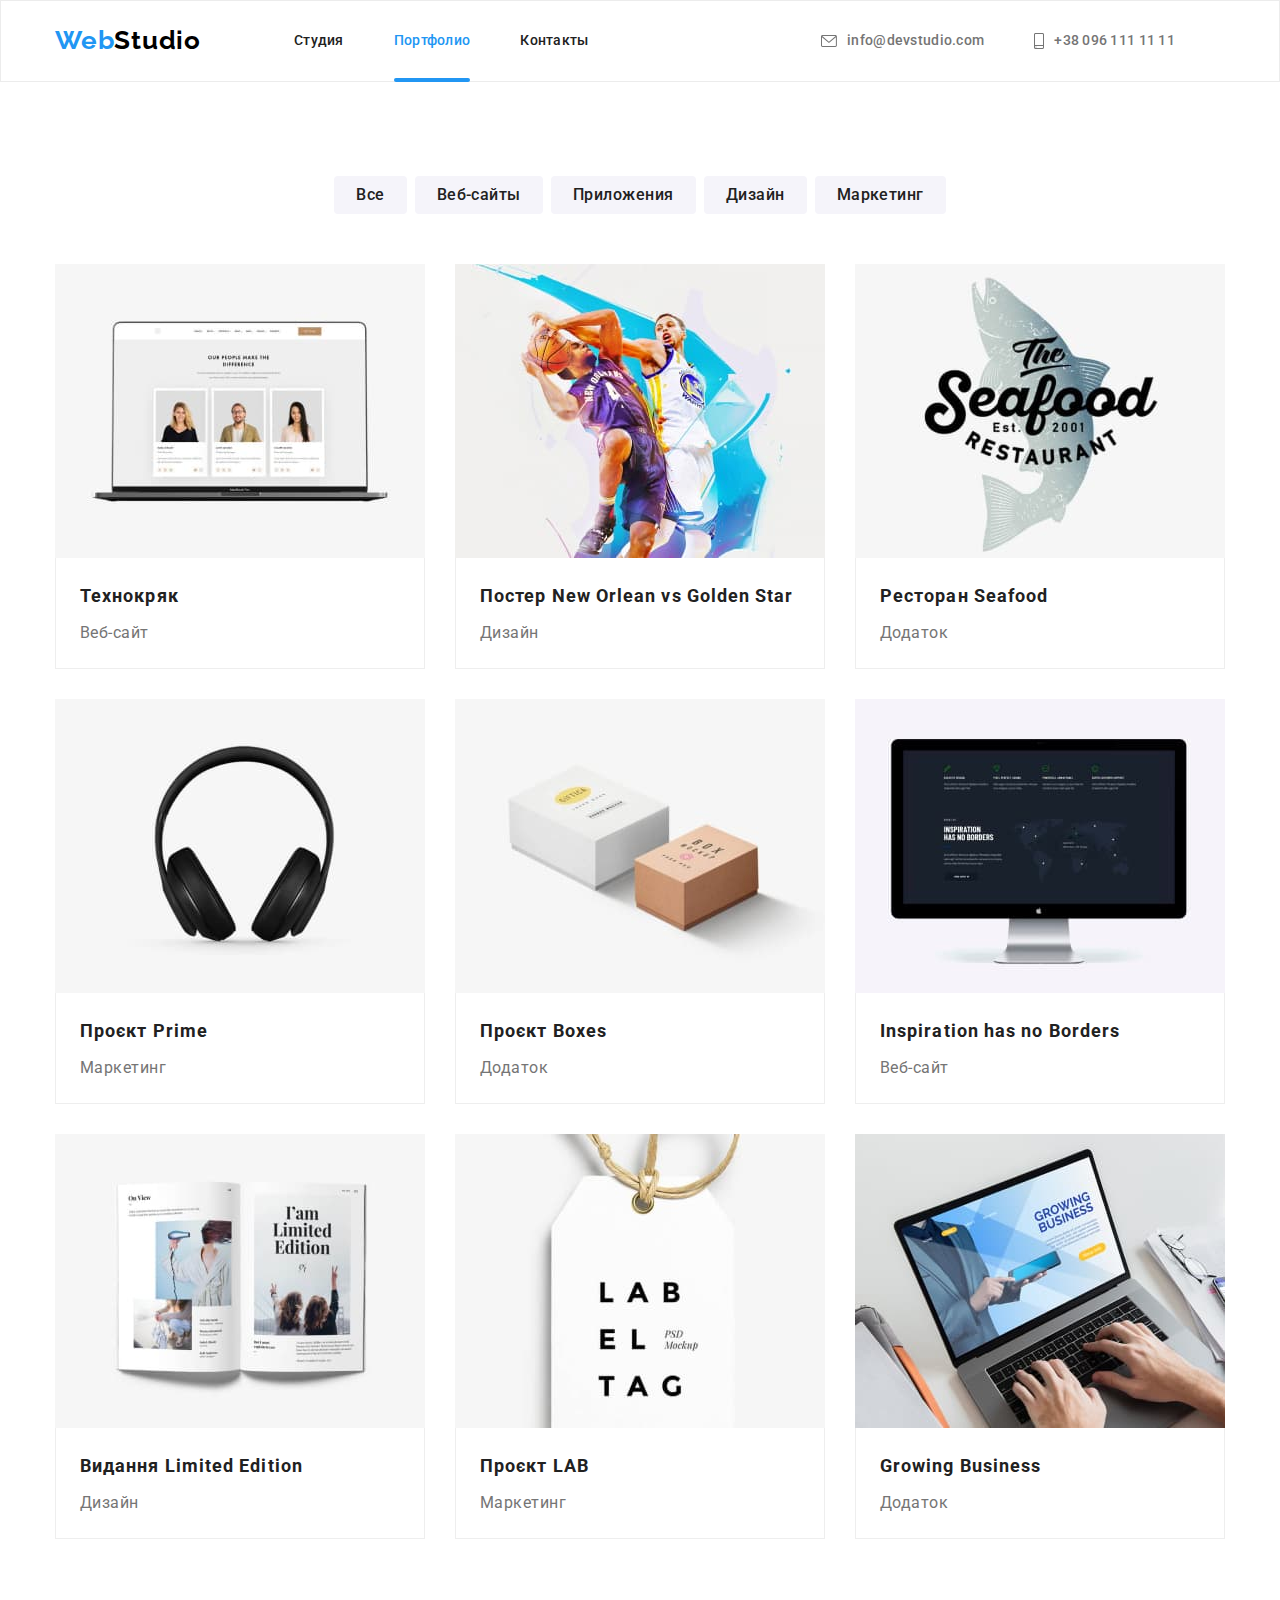
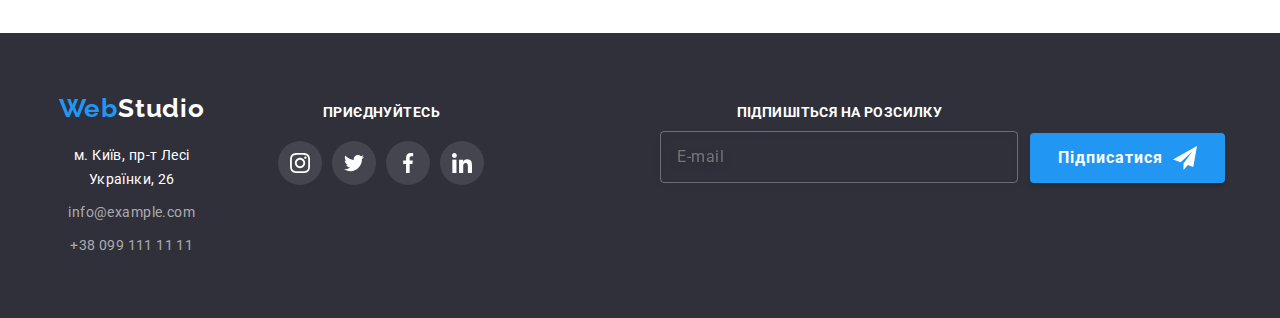
==== commit ac50540d: "cards-set" ====
--- a/portfolio.html
+++ b/portfolio.html
@@ -79,11 +79,6 @@
               <a href="" class="social-contacts__link">LinkedIn</a>
             </li>
           </ul>
-          <button type="button" class="mobile-menu__close"
-            ><svg width="18" height="18">
-              <use href="./img/icon.svg#icon-btn-close"></use>
-            </svg>
-          </button>
         </div>
       </div>
     </header>
@@ -112,13 +107,21 @@
           <ul class="cards">
             <li class="cards__item">
               <a href="" class="cards__link">
-                <div class="cards__overley">
-                  <img
-                    src="./img/project1.jpg"
-                    alt=""
-                    width="370"
-                    height="294"
-                  />
+                <div class="cards__overley"><picture>
+                  <source
+                    srcset="./img/cards/cardsdesk1@1x.jpg 1x, ./img/cards/cardsdesk1@2x.jpg"
+                    media="(min-width:1200px)"
+                  />
+                  <source
+                    srcset="./img/cards/cardstab1@1x.jpg 1x, ./img/cards/cardstab1@2x.jpg 2x"
+                    media="(min-width:768px)"
+                  />
+                  <source
+                    srcset="./img/cards/cardsmob1@1x.jpg 1x, ./img/cards/cardsmob1@2x.jpg 2x"
+                    media="(max-width:767px)"
+                  />
+                  <img src="./img/cards/cards1.jpg" alt="project" class="cards__img"/>
+                </picture>
                   <p class="cards__overley-text"
                     >Ресурс пропонує комплексні пропозиції з різним рівнем
                     функціоналу та сервісів. Все це дозволить відвідувачу
@@ -133,13 +136,21 @@
             </li>
             <li class="cards__item">
               <a href="" class="cards__link"
-                ><div class="cards__overley">
-                  <img
-                    src="./img/project2.jpg"
-                    alt=""
-                    width="370"
-                    height="294"
-                  />
+                ><div class="cards__overley"><picture>
+                  <source
+                    srcset="./img/cards/cardsdesk2@1x.jpg 1x, ./img/cards/cardsdesk2@2x.jpg"
+                    media="(min-width:1200px)"
+                  />
+                  <source
+                    srcset="./img/cards/cardstab2@1x.jpg 1x, ./img/cards/cardstab2@2x.jpg 2x"
+                    media="(min-width:768px)"
+                  />
+                  <source
+                    srcset="./img/cards/cardsmob2@1x.jpg 1x, ./img/cards/cardsmob2@2x.jpg 2x"
+                    media="(max-width:767px)"
+                  />
+                  <img src="./img/cards/cards2.jpg" alt="project" class="cards__img"/>
+                </picture>
                   <p class="cards__overley-text"
                     >Ресурс пропонує комплексні пропозиції з різним рівнем
                     функціоналу та сервісів. Все це дозволить відвідувачу
@@ -154,13 +165,21 @@
             </li>
             <li class="cards__item">
               <a href="" class="cards__link"
-                ><div class="cards__overley">
-                  <img
-                    src="./img/project3.jpg"
-                    alt=""
-                    width="370"
-                    height="294"
-                  />
+                ><div class="cards__overley"><picture>
+                  <source
+                    srcset="./img/cards/cardsdesk3@1x.jpg 1x, ./img/cards/cardsdesk3@2x.jpg"
+                    media="(min-width:1200px)"
+                  />
+                  <source
+                    srcset="./img/cards/cardstab3@1x.jpg 1x, ./img/cards/cardstab3@2x.jpg 2x"
+                    media="(min-width:768px)"
+                  />
+                  <source
+                    srcset="./img/cards/cardsmob3@1x.jpg 1x, ./img/cards/cardsmob3@2x.jpg 2x"
+                    media="(max-width:767px)"
+                  />
+                  <img src="./img/cards/cards3.jpg" alt="project" class="cards__img"/>
+                </picture>
                   <p class="cards__overley-text"
                     >Ресурс пропонує комплексні пропозиції з різним рівнем
                     функціоналу та сервісів. Все це дозволить відвідувачу
@@ -169,61 +188,85 @@
                 </div>
                 <div class="cards__title">
                   <h2 class="cards__name">Ресторан Seafood</h2>
-                  <p class="cards__project">Приложение</p>
-                </div></a
-              >
-            </li>
-            <li class="cards__item">
-              <a href="" class="cards__link"
-                ><div class="cards__overley">
-                  <img
-                    src="./img/project4.jpg"
-                    alt=""
-                    width="370"
-                    height="294"
-                  />
-                  <p class="cards__overley-text"
-                    >Ресурс пропонує комплексні пропозиції з різним рівнем
-                    функціоналу та сервісів. Все це дозволить відвідувачу
-                    отримати вичерпні відомості про компанію чи приватну особу.
-                  </p>
-                </div>
-                <div class="cards__title">
-                  <h2 class="cards__name">Проект Prime</h2>
+                  <p class="cards__project">Додаток</p>
+                </div></a
+              >
+            </li>
+            <li class="cards__item">
+              <a href="" class="cards__link"
+                ><div class="cards__overley"><picture>
+                  <source
+                    srcset="./img/cards/cardsdesk4@1x.jpg 1x, ./img/cards/cardsdesk4@2x.jpg"
+                    media="(min-width:1200px)"
+                  />
+                  <source
+                    srcset="./img/cards/cardstab4@1x.jpg 1x, ./img/cards/cardstab4@2x.jpg 2x"
+                    media="(min-width:768px)"
+                  />
+                  <source
+                    srcset="./img/cards/cardsmob4@1x.jpg 1x, ./img/cards/cardsmob4@2x.jpg 2x"
+                    media="(max-width:767px)"
+                  />
+                  <img src="./img/cards/cards4.jpg" alt="project" class="cards__img"/>
+                </picture>
+                  <p class="cards__overley-text"
+                    >Ресурс пропонує комплексні пропозиції з різним рівнем
+                    функціоналу та сервісів. Все це дозволить відвідувачу
+                    отримати вичерпні відомості про компанію чи приватну особу.
+                  </p>
+                </div>
+                <div class="cards__title">
+                  <h2 class="cards__name">Проєкт Prime</h2>
                   <p class="cards__project">Маркетинг</p>
                 </div></a
               >
             </li>
             <li class="cards__item">
               <a href="" class="cards__link"
-                ><div class="cards__overley">
-                  <img
-                    src="./img/project5.jpg"
-                    alt=""
-                    width="370"
-                    height="294"
-                  />
-                  <p class="cards__overley-text"
-                    >Ресурс пропонує комплексні пропозиції з різним рівнем
-                    функціоналу та сервісів. Все це дозволить відвідувачу
-                    отримати вичерпні відомості про компанію чи приватну особу.
-                  </p>
-                </div>
-                <div class="cards__title">
-                  <h2 class="cards__name">Проект Boxes</h2>
-                  <p class="cards__project">Приложение</p>
-                </div></a
-              >
-            </li>
-            <li class="cards__item">
-              <a href="" class="cards__link"
-                ><div class="cards__overley">
-                  <img
-                    src="./img/project6.jpg"
-                    alt=""
-                    width="370"
-                    height="294"
-                  />
+                ><div class="cards__overley"><picture>
+                  <source
+                    srcset="./img/cards/cardsdesk5@1x.jpg 1x, ./img/cards/cardsdesk5@2x.jpg"
+                    media="(min-width:1200px)"
+                  />
+                  <source
+                    srcset="./img/cards/cardstab5@1x.jpg 1x, ./img/cards/cardstab5@2x.jpg 2x"
+                    media="(min-width:768px)"
+                  />
+                  <source
+                    srcset="./img/cards/cardsmob5@1x.jpg 1x, ./img/cards/cardsmob5@2x.jpg 2x"
+                    media="(max-width:767px)"
+                  />
+                  <img src="./img/cards/cards5.jpg" alt="project" class="cards__img"/>
+                </picture>
+                  <p class="cards__overley-text"
+                    >Ресурс пропонує комплексні пропозиції з різним рівнем
+                    функціоналу та сервісів. Все це дозволить відвідувачу
+                    отримати вичерпні відомості про компанію чи приватну особу.
+                  </p>
+                </div>
+                <div class="cards__title">
+                  <h2 class="cards__name">Проєкт Boxes</h2>
+                  <p class="cards__project">Додаток</p>
+                </div></a
+              >
+            </li>
+            <li class="cards__item">
+              <a href="" class="cards__link"
+                ><div class="cards__overley"><picture>
+                  <source
+                    srcset="./img/cards/cardsdesk6@1x.jpg 1x, ./img/cards/cardsdesk6@2x.jpg"
+                    media="(min-width:1200px)"
+                  />
+                  <source
+                    srcset="./img/cards/cardstab6@1x.jpg 1x, ./img/cards/cardstab6@2x.jpg 2x"
+                    media="(min-width:768px)"
+                  />
+                  <source
+                    srcset="./img/cards/cardsmob6@1x.jpg 1x, ./img/cards/cardsmob6@2x.jpg 2x"
+                    media="(max-width:767px)"
+                  />
+                  <img src="./img/cards/cards6.jpg" alt="project" class="cards__img"/>
+                </picture>
                   <p class="cards__overley-text"
                     >Ресурс пропонує комплексні пропозиції з різним рівнем
                     функціоналу та сервісів. Все це дозволить відвідувачу
@@ -238,55 +281,79 @@
             </li>
             <li class="cards__item">
               <a href="" class="cards__link"
-                ><div class="cards__overley">
-                  <img
-                    src="./img/project7.jpg"
-                    alt=""
-                    width="370"
-                    height="294"
-                  />
-                  <p class="cards__overley-text"
-                    >Ресурс пропонує комплексні пропозиції з різним рівнем
-                    функціоналу та сервісів. Все це дозволить відвідувачу
-                    отримати вичерпні відомості про компанію чи приватну особу.
-                  </p>
-                </div>
-                <div class="cards__title">
-                  <h2 class="cards__name">Издание Limited Edition</h2>
+                ><div class="cards__overley"><picture>
+                  <source
+                    srcset="./img/cards/cardsdesk7@1x.jpg 1x, ./img/cards/cardsdesk7@2x.jpg"
+                    media="(min-width:1200px)"
+                  />
+                  <source
+                    srcset="./img/cards/cardstab7@1x.jpg 1x, ./img/cards/cardstab7@2x.jpg 2x"
+                    media="(min-width:768px)"
+                  />
+                  <source
+                    srcset="./img/cards/cardsmob7@1x.jpg 1x, ./img/cards/cardsmob7@2x.jpg 2x"
+                    media="(max-width:767px)"
+                  />
+                  <img src="./img/cards/cards7.jpg" alt="project" class="cards__img"/>
+                </picture>
+                  <p class="cards__overley-text"
+                    >Ресурс пропонує комплексні пропозиції з різним рівнем
+                    функціоналу та сервісів. Все це дозволить відвідувачу
+                    отримати вичерпні відомості про компанію чи приватну особу.
+                  </p>
+                </div>
+                <div class="cards__title">
+                  <h2 class="cards__name">Видання Limited Edition</h2>
                   <p class="cards__project">Дизайн</p>
                 </div></a
               >
             </li>
             <li class="cards__item">
               <a href="" class="cards__link"
-                ><div class="cards__overley">
-                  <img
-                    src="./img/project8.jpg"
-                    alt=""
-                    width="370"
-                    height="294"
-                  />
-                  <p class="cards__overley-text"
-                    >Ресурс пропонує комплексні пропозиції з різним рівнем
-                    функціоналу та сервісів. Все це дозволить відвідувачу
-                    отримати вичерпні відомості про компанію чи приватну особу.
-                  </p>
-                </div>
-                <div class="cards__title">
-                  <h2 class="cards__name">Проект LAB</h2>
+                ><div class="cards__overley"><picture>
+                  <source
+                    srcset="./img/cards/cardsdesk8@1x.jpg 1x, ./img/cards/cardsdesk8@2x.jpg"
+                    media="(min-width:1200px)"
+                  />
+                  <source
+                    srcset="./img/cards/cardstab8@1x.jpg 1x, ./img/cards/cardstab8@2x.jpg 2x"
+                    media="(min-width:768px)"
+                  />
+                  <source
+                    srcset="./img/cards/cardsmob8@1x.jpg 1x, ./img/cards/cardsmob8@2x.jpg 2x"
+                    media="(max-width:767px)"
+                  />
+                  <img src="./img/cards/cards8.jpg" alt="project" class="cards__img"/>
+                </picture>
+                  <p class="cards__overley-text"
+                    >Ресурс пропонує комплексні пропозиції з різним рівнем
+                    функціоналу та сервісів. Все це дозволить відвідувачу
+                    отримати вичерпні відомості про компанію чи приватну особу.
+                  </p>
+                </div>
+                <div class="cards__title">
+                  <h2 class="cards__name">Проєкт LAB</h2>
                   <p class="cards__project">Маркетинг</p>
                 </div></a
               >
             </li>
             <li class="cards__item">
               <a href="" class="cards__link"
-                ><div class="cards__overley">
-                  <img
-                    src="./img/project9.jpg"
-                    alt=""
-                    width="370"
-                    height="294"
-                  />
+                ><div class="cards__overley"><picture>
+                  <source
+                    srcset="./img/cards/cardsdesk9@1x.jpg 1x, ./img/cards/cardsdesk9@2x.jpg"
+                    media="(min-width:1200px)"
+                  />
+                  <source
+                    srcset="./img/cards/cardstab9@1x.jpg 1x, ./img/cards/cardstab9@2x.jpg 2x"
+                    media="(min-width:768px)"
+                  />
+                  <source
+                    srcset="./img/cards/cardsmob9@1x.jpg 1x, ./img/cards/cardsmob9@2x.jpg 2x"
+                    media="(max-width:767px)"
+                  />
+                  <img src="./img/cards/cards9.jpg" alt="project" class="cards__img"/>
+                </picture>
                   <p class="cards__overley-text"
                     >Ресурс пропонує комплексні пропозиції з різним рівнем
                     функціоналу та сервісів. Все це дозволить відвідувачу
@@ -295,7 +362,7 @@
                 </div>
                 <div class="cards__title">
                   <h2 class="cards__name">Growing Business</h2>
-                  <p class="cards__project">Приложение</p>
+                  <p class="cards__project">Додаток</p>
                 </div></a
               >
             </li>
--- a/css/main.min.css
+++ b/css/main.min.css
@@ -1 +1 @@
-body{font-family:"Roboto",sans-serif;color:#212121}h1,h2,h3,h4,h5,p{padding:0;margin:0}ul{padding:0;margin:0;list-style:none}img{display:block;max-width:100%;height:auto}a{text-decoration:none}header,section,footer{display:none}.block{display:block}.visually-hidden{position:absolute;white-space:nowrap;width:1px;height:1px;overflow:hidden;border:0;padding:0;clip:rect(0 0 0 0);-webkit-clip-path:inset(50%);clip-path:inset(50%);margin:-1px}.section__title{font-weight:700;font-size:28px;line-height:1.17;letter-spacing:.03em;text-align:center;color:#212121;margin-bottom:50px}@media screen and (min-width: 1200px){.section__title{font-weight:700;font-size:28px;line-height:1.17;letter-spacing:.03em}}.section{padding:60px 0px}@media screen and (min-width: 1200px){.section{padding:94px 0px}}.section--no-padding-top{padding-top:0}.container{padding-left:15px;padding-right:15px;margin-left:auto;margin-right:auto}@media screen and (min-width: 480px){.container{width:480px}}@media screen and (min-width: 768px){.container{width:768px}}@media screen and (min-width: 1200px){.container{width:1200px}}.logo{display:block;font-family:"Raleway";font-weight:700;font-size:26px;line-height:1.19;letter-spacing:.03em;color:#2196f3}.header__logo{padding:16px 0px}@media screen and (min-width: 768px){.header__logo{margin-right:88px;padding-top:26px;padding-bottom:26px}}@media screen and (min-width: 1200px){.header__logo{margin-right:93px;padding-top:24px;padding-bottom:25px}}.footer__logo{margin-bottom:20px}@media screen and (max-width: 767.98px){.footer__logo{display:flex;align-items:center;justify-content:center}}.logo__dark{color:#000}.logo__light{color:#fff}.navigation{display:flex}.site-nav{display:block}@media screen and (min-width: 768px){.site-nav{display:flex}}@media screen and (min-width: 768px){.site-nav .site-nav__item+.site-nav__item{margin-left:50px}}.site-nav__link{position:relative;display:block;padding-bottom:32px;font-weight:500;font-size:40px;line-height:1.17;letter-spacing:.02em;color:#212121;transition-property:color;transition-duration:250ms;transition-timing-function:cubic-bezier(0.4, 0, 0.2, 1)}.site-nav__link:not(:last-child){padding-bottom:0}@media screen and (min-width: 768px){.site-nav__link{font-weight:500;font-size:14px;line-height:1.14;letter-spacing:.02em;padding-top:32px}}.site-nav__link:hover,.site-nav__link:focus{color:#2196f3}.site-nav__link--current{color:#2196f3}@media screen and (min-width: 768px){.site-nav__link--current::after{position:absolute;display:block;content:"";width:100%;height:4px;background-color:#2196f3;border-radius:4px;left:0;bottom:-1px}}@media screen and (min-width: 768px){.contacts{display:flex;flex-direction:column-reverse}}@media screen and (min-width: 768px){.contacts{margin-left:auto}}@media screen and (min-width: 1200px){.contacts{flex-direction:row-reverse;align-items:center;gap:50px}}.contacts__link{display:flex;align-items:center;font-weight:500;font-size:24px;line-height:1.16;letter-spacing:.02em;color:#757575;transition-property:color;transition-duration:250ms;transition-timing-function:cubic-bezier(0.4, 0, 0.2, 1)}@media screen and (min-width: 768px){.contacts__link{font-weight:500;font-size:12px;line-height:1.16;letter-spacing:.02em}}@media screen and (min-width: 1200px){.contacts__link{font-weight:500;font-size:14px;line-height:1.14;letter-spacing:.02em}}.contacts__link:hover,.contacts__link:focus{color:#2196f3}@media screen and (max-width: 767.98px){.contacts__link--tel{padding-bottom:32px;font-weight:500;font-size:34px;line-height:1.13;letter-spacing:.02em;color:#2196f3}}@media screen and (min-width: 768px)and (max-width: 1199.98px){.contacts__link--tel{margin-top:10px}}.contacts__icon{margin-right:10px;fill:currentColor;transition-property:fill;transition-duration:250ms;transition-timing-function:cubic-bezier(0.4, 0, 0.2, 1)}@media screen and (max-width: 767.98px){.contacts__icon{display:none}}.social-networks{display:flex;justify-content:center;gap:10px}.social-networks__link{width:44px;height:44px;border-radius:50%;display:flex;align-items:center;justify-content:center;transition-property:background-color;transition-duration:250ms;transition-timing-function:cubic-bezier(0.4, 0, 0.2, 1)}.social-networks__link:hover,.social-networks__link:focus{background-color:#2196f3}.social-networks__icon{width:20px;height:20px;fill:#afb1b8;transition-property:fill;transition-duration:250ms;transition-timing-function:cubic-bezier(0.4, 0, 0.2, 1)}.social-networks__link:hover .social-networks__icon,.social-networks__link:focus .social-networks__icon{fill:#fff}.social-networks--icon-color{fill:#fff}.social-networks--background-color{background-color:rgba(255,255,255,.1)}.social-contacts__list{display:flex;flex-wrap:wrap;align-items:center;margin-left:-10px}@media screen and (min-width: 768px){.social-contacts__list{display:none}}.social-contacts__link{display:flex;font-weight:500;font-size:18px;line-height:1.22;letter-spacing:.02em;margin-top:64px;padding-right:10px;margin-left:10px;color:#2196f3;border-right:1px solid rgba(33,33,33,.2)}.social-contacts__link:not(:last-child){border-right:none}.address{flex-grow:1}.address__list .address__item+.address__item{margin-top:9px}.address__street{display:inline-block;font-style:normal;font-size:14px;line-height:1.71;letter-spacing:.03em;color:#fff;transition-property:color;transition-duration:250ms;transition-timing-function:cubic-bezier(0.4, 0, 0.2, 1)}@media screen and (max-width: 767.98px){.address__street{display:flex;align-items:center;justify-content:center}}.address__street:hover,.address__street:focus{color:#2196f3}.address__link{display:inline-block;font-style:normal;font-size:14px;line-height:1.71;letter-spacing:.03em;color:rgba(255,255,255,.6);transition-property:color;transition-duration:250ms;transition-timing-function:cubic-bezier(0.4, 0, 0.2, 1)}@media screen and (max-width: 767.98px){.address__link{display:flex;justify-content:center}}.address__link:hover,.address__link:focus{color:#2196f3}.subscribe__form{display:block}@media screen and (min-width: 1200px){.subscribe__form{display:flex;align-items:flex-end;margin-left:90px}}.subscribe__title{font-size:14px;line-height:1.14;letter-spacing:.03em;text-transform:uppercase;color:#fff;margin-bottom:10px}@media screen and (max-width: 1199.98px){.subscribe__title{text-align:center;margin-top:60px}}.subscribe__input{width:100%;border:1px solid rgba(255,255,255,.3);filter:drop-shadow(0px 4px 4px rgba(0, 0, 0, 0.15));border-radius:4px;background-color:rgba(0,0,0,0);font-weight:400;font-size:16px;line-height:1.25;letter-spacing:.03em;display:flex;align-items:center;color:rgba(255,255,255,.6);outline:none;padding:15px 16px;transition:border 250ms cubic-bezier(0.4, 0, 0.2, 1)}@media screen and (max-width: 767.98px){.subscribe__input{max-width:450px;margin-bottom:20px}}@media screen and (min-width: 768px)and (max-width: 1199.98px){.subscribe__input{width:450px;margin-bottom:20px;margin-left:auto;margin-right:auto}}@media screen and (min-width: 1200px){.subscribe__input{width:358px}}.subscribe__input:focus{border:1px solid #2196f3}.subscribe__btn{height:50px;background:#2196f3;box-shadow:0px 4px 4px rgba(0,0,0,.15);border-radius:4px;border:rgba(0,0,0,0);font-weight:700;font-size:16px;line-height:1.87;letter-spacing:.06em;padding:10px 28px;color:#fff;cursor:pointer;display:flex;align-items:center;margin-left:12px;transition:background-color cubic-bezier(0.4, 0, 0.2, 1)}@media screen and (max-width: 1199.98px){.subscribe__btn{margin-left:auto;margin-right:auto}}.subscribe__btn:hover,.subscribe__btn:focus{background-color:#188ce8}.subscribe__icon{margin-left:10px}.backdrop{position:fixed;width:100%;height:100%;top:0;left:0;background:rgba(0,0,0,.2);visibility:visible;transition:opacity 250ms cubic-bezier(0.4, 0, 0.2, 1),visibility 250ms cubic-bezier(0.4, 0, 0.2, 1)}.is-hidden{opacity:0;visibility:hidden;pointer-events:none}.no-scroll{overflow:hidden}.backdrop.is-hidden .modal{transform:translate(-50%, -50%) scale(0) rotate(-180deg);min-height:0}.btn-close{position:absolute;display:flex;justify-content:center;top:8px;right:8px;width:30px;height:30px;background:#fff;border:1px solid rgba(0,0,0,.1);border-radius:50%;cursor:pointer;padding-top:5px}.modal{position:absolute;top:50%;left:50%;transform:translate(-50%, -50%) scale(1) rotate(0);transition:transform 250ms cubic-bezier(0.4, 0, 0.2, 1),min-height 250ms cubic-bezier(0.4, 0, 0.2, 1);width:450px;max-height:100%;background-color:#fff;border-radius:4px}@media screen and (min-width: 1200px){.modal{width:528px;min-height:581px}}.modal__form{padding:40px}.modal__form-title{font-weight:700;font-size:20px;line-height:1.15;letter-spacing:.03em;text-align:center;margin-bottom:12px}.modal__form-label{position:relative;display:flex;flex-direction:column;font-weight:400;font-size:12px;line-height:1.16;letter-spacing:.01em;color:#757575;margin-bottom:10px}.modal__form-label-last{margin-bottom:0}.modal__form-icon{position:absolute;bottom:10px;left:12px}.modal__form-input{margin-top:4px;padding-left:42px;height:40px;width:100%;border:1px solid rgba(33,33,33,.2);border-radius:4px;transition:border 250ms cubic-bezier(0.4, 0, 0.2, 1)}.modal__form-input:focus,.modal__form-comment:focus{border:1px solid #2196f3;outline:none}.modal__form-input:focus+.modal__form-icon{fill:#2196f3;transition:fill 250ms cubic-bezier(0.4, 0, 0.2, 1)}.modal__form-comment{margin-top:4px;padding:16px 12px;height:120px;width:100%;border:1px solid rgba(33,33,33,.2);border-radius:4px;resize:none}.modal__form-label-checkbox{display:flex;justify-content:center;align-items:center;font-weight:400;font-size:12px;line-height:1.16;letter-spacing:.03em;color:#757575;margin-top:20px;cursor:pointer}@media screen and (min-width: 1200px){.modal__form-label-checkbox{font-weight:400;font-size:14px;line-height:1.71;letter-spacing:.03em}}.modal__form-label-checkbox-icon{display:flex;align-items:center;justify-content:center;width:16px;height:15px;margin-right:9px;border:2px solid #212121;border-radius:2px;transition:background-color;transition-duration:250ms;transition-timing-function:cubic-bezier(0.4, 0, 0.2, 1)}.modal__form-checkbox:checked+.modal__form-label-checkbox-icon{border-color:rgba(0,0,0,0);background-color:#2196f3}.modal__form-checkbox{position:absolute;width:1px;height:1px;margin:-1px;border:0;padding:0;white-space:nowrap;-webkit-clip-path:inset(100%);clip-path:inset(100%);clip:rect(0 0 0 0);overflow:hidden}.modal__form-label-checkbox-link{margin-left:5px;color:#2196f3}.modal__form-button{display:block;margin:0 auto;margin-top:40px;padding:10px 52px;background:#2196f3;box-shadow:0px 4px 4px rgba(0,0,0,.15);border:rgba(0,0,0,0);border-radius:4px;font-weight:700;font-size:16px;line-height:1.87;letter-spacing:.06em;color:#fff;cursor:pointer;transition:box-shadow,background-color;transition-duration:250ms;transition-timing-function:cubic-bezier(0.4, 0, 0.2, 1)}.modal__form-button:hover,.modal__form-button:focus{background-color:#188ce8;box-shadow:0px 4px 4px rgba(0,0,0,.15);border-radius:4px}.buttons{font-weight:500;font-size:16px;line-height:1.62;letter-spacing:.03em;color:#212121;padding:6px 22px;text-align:center;cursor:pointer;background-color:#f5f4fa;border-radius:4px;border:none;transition-property:color,background-color,box-shadow,border-radius;transition-duration:250ms;transition-timing-function:cubic-bezier(0.4, 0, 0.2, 1)}.buttons:hover,.buttons:focus{color:#fff;background-color:#2196f3;border-radius:4px;box-shadow:0px 4px 4px rgba(0,0,0,.15)}.buttons__list{display:flex;justify-content:flex-start;flex-wrap:wrap;margin-bottom:40px;gap:8px}@media screen and (min-width: 768px){.buttons__list{justify-content:center;margin-bottom:30px}}@media screen and (min-width: 1200px){.buttons__list{justify-content:center;margin-bottom:50px}}.cards{display:flex;flex-wrap:wrap;flex-direction:column;gap:30px}@media screen and (min-width: 768px){.cards{justify-content:space-between;flex-direction:row}}.cards__item{width:354px}.cards__link{display:block;transition-property:box-shadow,border-radius;transition-duration:250ms;transition-timing-function:cubic-bezier(0.4, 0, 0.2, 1)}@media screen and (min-width: 768px){.cards__link{display:flex;flex-direction:column;height:100%}}.cards__link:hover,.cards__link:focus{box-shadow:0px 1px 1px rgba(0,0,0,.12),0px 4px 4px rgba(0,0,0,.06),1px 4px 6px rgba(0,0,0,.16)}.cards__link:hover .cards__overley-text,.cards__link:focus .cards__overley-text{transform:translateY(0)}.cards__title{padding:20px 24px;border:1px solid #eee;border-top:none}@media screen and (min-width: 768px){.cards__title{flex-grow:1}}.cards__name{font-weight:700;font-size:18px;line-height:2;letter-spacing:.06em;color:#212121}.cards__project{margin-top:4px;font-size:16px;line-height:1.88;letter-spacing:.03em;color:#757575}.cards__overley{position:relative;overflow:hidden}.cards__overley-text{position:absolute;left:0;bottom:0;width:100%;transform:translateY(101%);transition:transform 250ms cubic-bezier(0.4, 0, 0.2, 1);z-index:0;display:flex;justify-content:center;align-items:center;background:rgba(33,150,243,.9);height:294px;padding:0px 24px;font-weight:400;font-size:18px;line-height:1.56;letter-spacing:.03em;color:#fff}@media screen and (max-width: 767.98px){.mobile-menu{position:fixed;display:flex;flex-direction:column;justify-content:space-between;z-index:1;top:0;left:0;width:100%;height:100%;padding:48px 40px;background-color:#fff;transform:translateX(100%);transition:transform 250ms linear cubic-bezier(0.4, 0, 0.2, 1)}}@media screen and (min-width: 768px){.mobile-menu{display:flex;align-items:center;width:100%}}@media screen and (max-width: 767.98px){.mobile-menu.is-open{transform:translateX(0)}}.mobile-menu__open{display:block;padding-top:9px;padding-right:15px;background-color:#fff;border:none;cursor:pointer}@media screen and (min-width: 768px){.mobile-menu__open{display:none}}.mobile-menu__close{background-color:#fff;display:block;padding-top:9px;padding-right:15px;margin-left:auto;border:none;cursor:pointer}@media screen and (min-width: 768px){.mobile-menu__close{display:none}}.mobile-menu__icon{background-color:#fff;border:none;cursor:pointer}.mobile-menu__icon:hover{fill:#2196f3}.header__container{display:flex;align-items:center}@media screen and (max-width: 767.98px){.header__container{justify-content:space-between}}.header{border:1px solid #ececec}.hero{width:100%;padding-top:118px;padding-bottom:118px;height:400px;background:#c4c4c4;text-align:center;margin-left:auto;margin-right:auto;background-image:linear-gradient(rgba(47, 48, 58, 0.4), rgba(47, 48, 58, 0.4)),url(../img/hero/hero-mobile.jpg);background-position:center;background-repeat:no-repeat;background-size:cover}@media screen and (min-device-pixel-ratio: 2),screen and (-webkit-min-device-pixel-ratio: 2),screen and (min-resolution: 192dpi),screen and (min-resolution: 2dppx){.hero{background-image:linear-gradient(rgba(47, 48, 58, 0.4), rgba(47, 48, 58, 0.4)),url(../img/hero/hero-mobile@2x.jpg)}}@media screen and (min-width: 768px){.hero{background-image:linear-gradient(rgba(47, 48, 58, 0.4), rgba(47, 48, 58, 0.4)),url(../img/hero/hero-tablet.jpg)}}@media screen and (min-width: 768px)and (min-device-pixel-ratio: 2),screen and (min-width: 768px)and (-webkit-min-device-pixel-ratio: 2),screen and (min-width: 768px)and (min-resolution: 192dpi),screen and (min-width: 768px)and (min-resolution: 2dppx){.hero{background-image:linear-gradient(rgba(47, 48, 58, 0.4), rgba(47, 48, 58, 0.4)),url(../img/hero/hero-tablet@2x.jpg)}}@media screen and (min-width: 1200px){.hero{background-image:linear-gradient(rgba(47, 48, 58, 0.4), rgba(47, 48, 58, 0.4)),url(../img/hero/hero-desktop.jpg)}}@media screen and (min-width: 1200px)and (min-device-pixel-ratio: 2),screen and (min-width: 1200px)and (-webkit-min-device-pixel-ratio: 2),screen and (min-width: 1200px)and (min-resolution: 192dpi),screen and (min-width: 1200px)and (min-resolution: 2dppx){.hero{background-image:linear-gradient(rgba(47, 48, 58, 0.4), rgba(47, 48, 58, 0.4)),url(../img/hero/hero-desktop@2x.jpg)}}@media screen and (min-width: 768px){.hero{width:768px}}@media screen and (min-width: 1200px){.hero{padding-top:200px;padding-bottom:200px;width:1600px;height:600px}}.hero__title{font-weight:900;font-size:26px;line-height:1.62;letter-spacing:.06em;text-align:center;text-transform:uppercase;margin-left:auto;margin-right:auto;text-transform:uppercase;color:#fff}@media screen and (min-width: 1200px){.hero__title{max-width:696px;font-weight:900;font-size:44px;line-height:1.36;letter-spacing:.06em}}.hero__button{font-family:inherit;font-weight:700;font-size:16px;line-height:1.88;letter-spacing:.06em;cursor:pointer;text-align:center;border-radius:4px;padding:10px 24px;margin-top:30px;color:#fff;background-color:#2196f3;box-shadow:0px 4px 4px rgba(0,0,0,.15);border-radius:4px;border:none;transition-property:color,background-color;transition-duration:250ms;transition-timing-function:cubic-bezier(0.4, 0, 0.2, 1)}@media screen and (min-width: 1200px){.hero__button{padding:10px 32px}}.hero__button:hover,.hero__button:focus{color:#fff;background-color:#2196f3}.hero__button:active{color:#2196f3;background-color:#fff}.features{display:block;gap:30px}@media screen and (min-width: 768px){.features{display:flex;flex-wrap:wrap}}@media screen and (min-width: 1200px){.features{flex-wrap:nowrap}}.features__box{width:100%;height:120px;display:flex;align-items:center;justify-content:center;background-color:#f5f4fa;border-width:270px;border-radius:4px;box-shadow:0px 4px 4px rgba(0,0,0,.15);margin-bottom:30px}@media screen and (min-width: 768px)and (max-width: 1199.98px){.features__box{width:354px}}@media screen and (min-width: 1200px){.features__box{width:270px}}@media screen and (min-width: 768px)and (max-width: 1199.98px){.fetures-item{width:calc(50% - 15px)}}.features__title{font-weight:700;font-size:14px;line-height:1.14;letter-spacing:.03em;text-transform:uppercase;color:#212121}@media screen and (max-width: 767.98px){.features__title{text-align:center}}.features__text{margin-top:10px;font-weight:400;font-size:14px;line-height:1.71;letter-spacing:.03em;color:#757575}@media screen and (max-width: 1199.98px){.section__title--project{display:none}}.projects{display:flex;gap:30px}@media screen and (max-width: 1199.98px){.projects{display:none}}.projects__item{position:relative}.projects__text{position:absolute;left:0;bottom:0;width:100%;display:flex;justify-content:center;align-items:center;height:70px;background:rgba(47,48,58,.8);font-weight:700;font-size:14px;line-height:1.14;letter-spacing:.03em;text-transform:uppercase;color:#fff}.team--bacground-color{background:#f5f4fa}.team{display:flex;flex-wrap:wrap;justify-content:space-between;gap:30px}@media screen and (max-width: 767.98px){.team{justify-content:center}}.team__item{width:100%;background-color:#fff;border-width:100%;border-radius:4px;box-shadow:0px 4px 4px rgba(0,0,0,.15)}@media screen and (min-width: 768px){.team__item{width:354px;border-width:354px}}@media screen and (min-width: 1200px){.team__item{width:270px;border-width:270px}}.team__cart{padding-top:30px;padding-bottom:30px}.team__title{font-weight:500;font-size:16px;line-height:1.18;letter-spacing:.03em;text-align:center;color:#212121}.team__text{margin-top:10px;margin-bottom:16px;font-size:16px;line-height:1.18;letter-spacing:.03em;text-align:center;color:#757575}.partners{display:flex;flex-wrap:wrap;align-items:center;justify-content:center;gap:30px}.partners__link{width:210px;height:92px;display:flex;align-items:center;justify-content:center;border:1px solid #afb1b8;border-radius:4px;transition-property:border-color;transition-duration:250ms;transition-timing-function:cubic-bezier(0.4, 0, 0.2, 1)}@media screen and (min-width: 768px){.partners__link{width:226px}}@media screen and (min-width: 1200px){.partners__link{width:170px}}.partners__link:hover,.partners__link:focus{border:1px solid #2196f3}.partners__icon{fill:#afb1b8;transition-property:fill;transition-duration:250ms;transition-timing-function:cubic-bezier(0.4, 0, 0.2, 1)}.partners__link:hover .partners__icon,.partners__link:focus .partners__icon{fill:#2196f3;border-color:#2196f3}.footer{padding-top:60px;padding-bottom:60px;background:#2f303a}.footer__container{display:block;text-align:center}@media screen and (min-width: 768px)and (max-width: 1199.98px){.footer__container{display:flex;flex-wrap:wrap;flex-direction:row;justify-content:space-around}}@media screen and (min-width: 1200px){.footer__container{display:flex;align-items:baseline}}@media screen and (max-width: 767.98px){.footer__box{margin-top:60px}}@media screen and (min-width: 768px){.footer__box{margin-right:86px}}@media screen and (min-width: 1200px){.footer__box{margin-left:70px}}.footer__title{font-weight:700;font-size:14px;line-height:1.14;letter-spacing:.03em;font-style:normal;text-transform:uppercase;color:#fff;margin-bottom:20px}@media screen and (max-width: 1199.98px){.footer__title{text-align:center}}.footer__item{display:flex;justify-content:center;gap:10px}/*# sourceMappingURL=main.min.css.map */+body{font-family:"Roboto",sans-serif;color:#212121}h1,h2,h3,h4,h5,p{padding:0;margin:0}ul{padding:0;margin:0;list-style:none}img{display:block;max-width:100%;height:auto}a{text-decoration:none}header,section,footer{display:none}.block{display:block}.visually-hidden{position:absolute;white-space:nowrap;width:1px;height:1px;overflow:hidden;border:0;padding:0;clip:rect(0 0 0 0);-webkit-clip-path:inset(50%);clip-path:inset(50%);margin:-1px}.section__title{font-weight:700;font-size:28px;line-height:1.17;letter-spacing:.03em;text-align:center;color:#212121;margin-bottom:50px}@media screen and (min-width: 1200px){.section__title{font-weight:700;font-size:28px;line-height:1.17;letter-spacing:.03em}}.section{padding:60px 0px}@media screen and (min-width: 1200px){.section{padding:94px 0px}}.section--no-padding-top{padding-top:0}.container{padding-left:15px;padding-right:15px;margin-left:auto;margin-right:auto}@media screen and (min-width: 480px){.container{width:480px}}@media screen and (min-width: 768px){.container{width:768px}}@media screen and (min-width: 1200px){.container{width:1200px}}.logo{display:block;font-family:"Raleway";font-weight:700;font-size:26px;line-height:1.19;letter-spacing:.03em;color:#2196f3}.header__logo{padding:16px 0px}@media screen and (min-width: 768px){.header__logo{margin-right:88px;padding-top:26px;padding-bottom:26px}}@media screen and (min-width: 1200px){.header__logo{margin-right:93px;padding-top:24px;padding-bottom:25px}}.footer__logo{margin-bottom:20px}@media screen and (max-width: 767.98px){.footer__logo{display:flex;align-items:center;justify-content:center}}.logo__dark{color:#000}.logo__light{color:#fff}.navigation{display:flex}.site-nav{display:block}@media screen and (min-width: 768px){.site-nav{display:flex}}@media screen and (min-width: 768px){.site-nav .site-nav__item+.site-nav__item{margin-left:50px}}.site-nav__link{position:relative;display:block;padding-bottom:32px;font-weight:500;font-size:40px;line-height:1.17;letter-spacing:.02em;color:#212121;transition-property:color;transition-duration:250ms;transition-timing-function:cubic-bezier(0.4, 0, 0.2, 1)}.site-nav__link:not(:last-child){padding-bottom:0}@media screen and (min-width: 768px){.site-nav__link{font-weight:500;font-size:14px;line-height:1.14;letter-spacing:.02em;padding-top:32px}}.site-nav__link:hover,.site-nav__link:focus{color:#2196f3}.site-nav__link--current{color:#2196f3}@media screen and (min-width: 768px){.site-nav__link--current::after{position:absolute;display:block;content:"";width:100%;height:4px;background-color:#2196f3;border-radius:4px;left:0;bottom:-1px}}@media screen and (min-width: 768px){.contacts{display:flex;flex-direction:column-reverse}}@media screen and (min-width: 768px){.contacts{margin-left:auto}}@media screen and (min-width: 1200px){.contacts{flex-direction:row-reverse;align-items:center;gap:50px}}.contacts__link{display:flex;align-items:center;font-weight:500;font-size:24px;line-height:1.16;letter-spacing:.02em;color:#757575;transition-property:color;transition-duration:250ms;transition-timing-function:cubic-bezier(0.4, 0, 0.2, 1)}@media screen and (min-width: 768px){.contacts__link{font-weight:500;font-size:12px;line-height:1.16;letter-spacing:.02em}}@media screen and (min-width: 1200px){.contacts__link{font-weight:500;font-size:14px;line-height:1.14;letter-spacing:.02em}}.contacts__link:hover,.contacts__link:focus{color:#2196f3}@media screen and (max-width: 767.98px){.contacts__link--tel{padding-bottom:32px;font-weight:500;font-size:34px;line-height:1.13;letter-spacing:.02em;color:#2196f3}}@media screen and (min-width: 768px)and (max-width: 1199.98px){.contacts__link--tel{margin-top:10px}}.contacts__icon{margin-right:10px;fill:currentColor;transition-property:fill;transition-duration:250ms;transition-timing-function:cubic-bezier(0.4, 0, 0.2, 1)}@media screen and (max-width: 767.98px){.contacts__icon{display:none}}.social-networks{display:flex;justify-content:center;gap:10px}.social-networks__link{width:44px;height:44px;border-radius:50%;display:flex;align-items:center;justify-content:center;transition-property:background-color;transition-duration:250ms;transition-timing-function:cubic-bezier(0.4, 0, 0.2, 1)}.social-networks__link:hover,.social-networks__link:focus{background-color:#2196f3}.social-networks__icon{width:20px;height:20px;fill:#afb1b8;transition-property:fill;transition-duration:250ms;transition-timing-function:cubic-bezier(0.4, 0, 0.2, 1)}.social-networks__link:hover .social-networks__icon,.social-networks__link:focus .social-networks__icon{fill:#fff}.social-networks--icon-color{fill:#fff}.social-networks--background-color{background-color:rgba(255,255,255,.1)}.social-contacts__list{display:flex;flex-wrap:wrap;align-items:center;margin-left:-10px}@media screen and (min-width: 768px){.social-contacts__list{display:none}}.social-contacts__link{display:flex;font-weight:500;font-size:18px;line-height:1.22;letter-spacing:.02em;margin-top:64px;padding-right:10px;margin-left:10px;color:#2196f3;border-right:1px solid rgba(33,33,33,.2)}.social-contacts__link:not(:last-child){border-right:none}.address{flex-grow:1}.address__list .address__item+.address__item{margin-top:9px}.address__street{display:inline-block;font-style:normal;font-size:14px;line-height:1.71;letter-spacing:.03em;color:#fff;transition-property:color;transition-duration:250ms;transition-timing-function:cubic-bezier(0.4, 0, 0.2, 1)}@media screen and (max-width: 767.98px){.address__street{display:flex;align-items:center;justify-content:center}}.address__street:hover,.address__street:focus{color:#2196f3}.address__link{display:inline-block;font-style:normal;font-size:14px;line-height:1.71;letter-spacing:.03em;color:rgba(255,255,255,.6);transition-property:color;transition-duration:250ms;transition-timing-function:cubic-bezier(0.4, 0, 0.2, 1)}@media screen and (max-width: 767.98px){.address__link{display:flex;justify-content:center}}.address__link:hover,.address__link:focus{color:#2196f3}.subscribe__form{display:block}@media screen and (min-width: 1200px){.subscribe__form{display:flex;align-items:flex-end;margin-left:90px}}.subscribe__title{font-size:14px;line-height:1.14;letter-spacing:.03em;text-transform:uppercase;color:#fff;margin-bottom:10px}@media screen and (max-width: 1199.98px){.subscribe__title{text-align:center;margin-top:60px}}.subscribe__input{width:100%;border:1px solid rgba(255,255,255,.3);filter:drop-shadow(0px 4px 4px rgba(0, 0, 0, 0.15));border-radius:4px;background-color:rgba(0,0,0,0);font-weight:400;font-size:16px;line-height:1.25;letter-spacing:.03em;display:flex;align-items:center;color:rgba(255,255,255,.6);outline:none;padding:15px 16px;transition:border 250ms cubic-bezier(0.4, 0, 0.2, 1)}@media screen and (max-width: 767.98px){.subscribe__input{max-width:450px;margin-bottom:20px}}@media screen and (min-width: 768px)and (max-width: 1199.98px){.subscribe__input{width:450px;margin-bottom:20px;margin-left:auto;margin-right:auto}}@media screen and (min-width: 1200px){.subscribe__input{width:358px}}.subscribe__input:focus{border:1px solid #2196f3}.subscribe__btn{height:50px;background:#2196f3;box-shadow:0px 4px 4px rgba(0,0,0,.15);border-radius:4px;border:rgba(0,0,0,0);font-weight:700;font-size:16px;line-height:1.87;letter-spacing:.06em;padding:10px 28px;color:#fff;cursor:pointer;display:flex;align-items:center;margin-left:12px;transition:background-color cubic-bezier(0.4, 0, 0.2, 1)}@media screen and (max-width: 1199.98px){.subscribe__btn{margin-left:auto;margin-right:auto}}.subscribe__btn:hover,.subscribe__btn:focus{background-color:#188ce8}.subscribe__icon{margin-left:10px}.backdrop{position:fixed;width:100%;height:100%;top:0;left:0;background:rgba(0,0,0,.2);visibility:visible;transition:opacity 250ms cubic-bezier(0.4, 0, 0.2, 1),visibility 250ms cubic-bezier(0.4, 0, 0.2, 1)}.is-hidden{opacity:0;visibility:hidden;pointer-events:none}.no-scroll{overflow:hidden}.backdrop.is-hidden .modal{transform:translate(-50%, -50%) scale(0) rotate(-180deg);min-height:0}.btn-close{position:absolute;display:flex;justify-content:center;top:8px;right:8px;width:30px;height:30px;background:#fff;border:1px solid rgba(0,0,0,.1);border-radius:50%;cursor:pointer;padding-top:5px}.modal{position:absolute;top:50%;left:50%;transform:translate(-50%, -50%) scale(1) rotate(0);transition:transform 250ms cubic-bezier(0.4, 0, 0.2, 1),min-height 250ms cubic-bezier(0.4, 0, 0.2, 1);max-width:450px;max-height:100%;background-color:#fff;border-radius:4px}@media screen and (min-width: 1200px){.modal{width:528px;min-height:581px}}.modal__form{padding:40px}.modal__form-title{font-weight:700;font-size:20px;line-height:1.15;letter-spacing:.03em;text-align:center;margin-bottom:12px}.modal__form-label{position:relative;display:flex;flex-direction:column;font-weight:400;font-size:12px;line-height:1.16;letter-spacing:.01em;color:#757575;margin-bottom:10px}.modal__form-label-last{margin-bottom:0}.modal__form-icon{position:absolute;bottom:10px;left:12px}.modal__form-input{margin-top:4px;padding-left:42px;height:40px;width:100%;border:1px solid rgba(33,33,33,.2);border-radius:4px;transition:border 250ms cubic-bezier(0.4, 0, 0.2, 1)}.modal__form-input:focus,.modal__form-comment:focus{border:1px solid #2196f3;outline:none}.modal__form-input:focus+.modal__form-icon{fill:#2196f3;transition:fill 250ms cubic-bezier(0.4, 0, 0.2, 1)}.modal__form-comment{margin-top:4px;padding:16px 12px;height:120px;width:100%;border:1px solid rgba(33,33,33,.2);border-radius:4px;resize:none}.modal__form-label-checkbox{display:flex;justify-content:center;align-items:center;font-weight:400;font-size:12px;line-height:1.16;letter-spacing:.03em;color:#757575;margin-top:20px;cursor:pointer}@media screen and (min-width: 1200px){.modal__form-label-checkbox{font-weight:400;font-size:14px;line-height:1.71;letter-spacing:.03em}}.modal__form-label-checkbox-icon{display:flex;align-items:center;justify-content:center;width:16px;height:15px;margin-right:9px;border:2px solid #212121;border-radius:2px;transition:background-color;transition-duration:250ms;transition-timing-function:cubic-bezier(0.4, 0, 0.2, 1)}.modal__form-checkbox:checked+.modal__form-label-checkbox-icon{border-color:rgba(0,0,0,0);background-color:#2196f3}.modal__form-checkbox{position:absolute;width:1px;height:1px;margin:-1px;border:0;padding:0;white-space:nowrap;-webkit-clip-path:inset(100%);clip-path:inset(100%);clip:rect(0 0 0 0);overflow:hidden}.modal__form-label-checkbox-link{margin-left:5px;color:#2196f3}.modal__form-button{display:block;margin:0 auto;margin-top:40px;padding:10px 52px;background:#2196f3;box-shadow:0px 4px 4px rgba(0,0,0,.15);border:rgba(0,0,0,0);border-radius:4px;font-weight:700;font-size:16px;line-height:1.87;letter-spacing:.06em;color:#fff;cursor:pointer;transition:box-shadow,background-color;transition-duration:250ms;transition-timing-function:cubic-bezier(0.4, 0, 0.2, 1)}.modal__form-button:hover,.modal__form-button:focus{background-color:#188ce8;box-shadow:0px 4px 4px rgba(0,0,0,.15);border-radius:4px}.buttons{font-weight:500;font-size:16px;line-height:1.62;letter-spacing:.03em;color:#212121;padding:6px 22px;text-align:center;cursor:pointer;background-color:#f5f4fa;border-radius:4px;border:none;transition-property:color,background-color,box-shadow,border-radius;transition-duration:250ms;transition-timing-function:cubic-bezier(0.4, 0, 0.2, 1)}.buttons:hover,.buttons:focus{color:#fff;background-color:#2196f3;border-radius:4px;box-shadow:0px 4px 4px rgba(0,0,0,.15)}.buttons__list{display:flex;justify-content:flex-start;flex-wrap:wrap;margin-bottom:40px;gap:8px}@media screen and (min-width: 768px){.buttons__list{justify-content:center;margin-bottom:30px}}@media screen and (min-width: 1200px){.buttons__list{justify-content:center;margin-bottom:50px}}.cards{display:flex;flex-wrap:wrap;flex-direction:column;gap:30px}@media screen and (min-width: 768px){.cards{justify-content:space-between;flex-direction:row}}@media screen and (min-width: 768px)and (max-width: 1199.98px){.cards__item{width:354px}}.cards__link{display:block;transition-property:box-shadow,border-radius;transition-duration:250ms;transition-timing-function:cubic-bezier(0.4, 0, 0.2, 1)}@media screen and (min-width: 768px){.cards__link{display:flex;flex-direction:column;height:100%}}.cards__link:hover,.cards__link:focus{box-shadow:0px 1px 1px rgba(0,0,0,.12),0px 4px 4px rgba(0,0,0,.06),1px 4px 6px rgba(0,0,0,.16)}.cards__link:hover .cards__overley-text,.cards__link:focus .cards__overley-text{transform:translateY(0)}.cards__title{padding:20px 24px;border:1px solid #eee;border-top:none}@media screen and (min-width: 768px){.cards__title{flex-grow:1}}.cards__name{font-weight:700;font-size:18px;line-height:2;letter-spacing:.06em;color:#212121}.cards__project{margin-top:4px;font-size:16px;line-height:1.88;letter-spacing:.03em;color:#757575}.cards__overley{position:relative;overflow:hidden}.cards__overley-text{position:absolute;left:0;bottom:0;width:100%;transform:translateY(101%);transition:transform 250ms cubic-bezier(0.4, 0, 0.2, 1);z-index:0;display:flex;justify-content:center;align-items:center;background:rgba(33,150,243,.9);height:294px;padding:0px 24px;font-weight:400;font-size:18px;line-height:1.56;letter-spacing:.03em;color:#fff}@media screen and (max-width: 767.98px){.mobile-menu{position:fixed;display:flex;flex-direction:column;justify-content:space-between;z-index:1;top:0;left:0;width:100%;height:100%;padding:48px 40px;background-color:#fff;transform:translateX(100%);transition:transform 250ms linear cubic-bezier(0.4, 0, 0.2, 1)}}@media screen and (min-width: 768px){.mobile-menu{display:flex;align-items:center;width:100%}}@media screen and (max-width: 767.98px){.mobile-menu.is-open{transform:translateX(0)}}.mobile-menu__open{display:block;padding-top:9px;padding-right:15px;background-color:#fff;border:none;cursor:pointer}@media screen and (min-width: 768px){.mobile-menu__open{display:none}}.mobile-menu__close{background-color:#fff;display:block;padding-top:9px;padding-right:15px;margin-left:auto;border:none;cursor:pointer}@media screen and (min-width: 768px){.mobile-menu__close{display:none}}.mobile-menu__icon{background-color:#fff;border:none;cursor:pointer}.mobile-menu__icon:hover{fill:#2196f3}.header__container{display:flex;align-items:center}@media screen and (max-width: 767.98px){.header__container{justify-content:space-between}}.header{border:1px solid #ececec}.hero{width:100%;padding-top:118px;padding-bottom:118px;height:400px;background:#c4c4c4;text-align:center;margin-left:auto;margin-right:auto;background-image:linear-gradient(rgba(47, 48, 58, 0.4), rgba(47, 48, 58, 0.4)),url(../img/hero/hero-mobile.jpg);background-position:center;background-repeat:no-repeat;background-size:cover}@media screen and (min-device-pixel-ratio: 2),screen and (-webkit-min-device-pixel-ratio: 2),screen and (min-resolution: 192dpi),screen and (min-resolution: 2dppx){.hero{background-image:linear-gradient(rgba(47, 48, 58, 0.4), rgba(47, 48, 58, 0.4)),url(../img/hero/hero-mobile@2x.jpg)}}@media screen and (min-width: 768px){.hero{background-image:linear-gradient(rgba(47, 48, 58, 0.4), rgba(47, 48, 58, 0.4)),url(../img/hero/hero-tablet.jpg)}}@media screen and (min-width: 768px)and (min-device-pixel-ratio: 2),screen and (min-width: 768px)and (-webkit-min-device-pixel-ratio: 2),screen and (min-width: 768px)and (min-resolution: 192dpi),screen and (min-width: 768px)and (min-resolution: 2dppx){.hero{background-image:linear-gradient(rgba(47, 48, 58, 0.4), rgba(47, 48, 58, 0.4)),url(../img/hero/hero-tablet@2x.jpg)}}@media screen and (min-width: 1200px){.hero{background-image:linear-gradient(rgba(47, 48, 58, 0.4), rgba(47, 48, 58, 0.4)),url(../img/hero/hero-desktop.jpg)}}@media screen and (min-width: 1200px)and (min-device-pixel-ratio: 2),screen and (min-width: 1200px)and (-webkit-min-device-pixel-ratio: 2),screen and (min-width: 1200px)and (min-resolution: 192dpi),screen and (min-width: 1200px)and (min-resolution: 2dppx){.hero{background-image:linear-gradient(rgba(47, 48, 58, 0.4), rgba(47, 48, 58, 0.4)),url(../img/hero/hero-desktop@2x.jpg)}}@media screen and (min-width: 768px){.hero{width:768px}}@media screen and (min-width: 1200px){.hero{padding-top:200px;padding-bottom:200px;width:1600px;height:600px}}.hero__title{font-weight:900;font-size:26px;line-height:1.62;letter-spacing:.06em;text-align:center;text-transform:uppercase;margin-left:auto;margin-right:auto;text-transform:uppercase;color:#fff}@media screen and (min-width: 1200px){.hero__title{max-width:696px;font-weight:900;font-size:44px;line-height:1.36;letter-spacing:.06em}}.hero__button{font-family:inherit;font-weight:700;font-size:16px;line-height:1.88;letter-spacing:.06em;cursor:pointer;text-align:center;border-radius:4px;padding:10px 24px;margin-top:30px;color:#fff;background-color:#2196f3;box-shadow:0px 4px 4px rgba(0,0,0,.15);border-radius:4px;border:none;transition-property:color,background-color;transition-duration:250ms;transition-timing-function:cubic-bezier(0.4, 0, 0.2, 1)}@media screen and (min-width: 1200px){.hero__button{padding:10px 32px}}.hero__button:hover,.hero__button:focus{color:#fff;background-color:#2196f3}.hero__button:active{color:#2196f3;background-color:#fff}.features{display:block;gap:30px}@media screen and (min-width: 768px){.features{display:flex;flex-wrap:wrap}}@media screen and (min-width: 1200px){.features{flex-wrap:nowrap}}.features__box{width:100%;height:120px;display:flex;align-items:center;justify-content:center;background-color:#f5f4fa;border-width:270px;border-radius:4px;box-shadow:0px 4px 4px rgba(0,0,0,.15);margin-bottom:30px}@media screen and (min-width: 768px)and (max-width: 1199.98px){.features__box{width:354px}}@media screen and (min-width: 1200px){.features__box{width:270px}}@media screen and (min-width: 768px)and (max-width: 1199.98px){.fetures-item{width:calc(50% - 15px)}}.features__title{font-weight:700;font-size:14px;line-height:1.14;letter-spacing:.03em;text-transform:uppercase;color:#212121}@media screen and (max-width: 767.98px){.features__title{text-align:center}}.features__text{margin-top:10px;font-weight:400;font-size:14px;line-height:1.71;letter-spacing:.03em;color:#757575}@media screen and (max-width: 1199.98px){.section__title--project{display:none}}.projects{display:flex;gap:30px}@media screen and (max-width: 1199.98px){.projects{display:none}}.projects__item{position:relative}.projects__text{position:absolute;left:0;bottom:0;width:100%;display:flex;justify-content:center;align-items:center;height:70px;background:rgba(47,48,58,.8);font-weight:700;font-size:14px;line-height:1.14;letter-spacing:.03em;text-transform:uppercase;color:#fff}.team--bacground-color{background:#f5f4fa}.team{display:flex;flex-wrap:wrap;justify-content:space-between;gap:30px}@media screen and (max-width: 767.98px){.team{justify-content:center}}.team__item{width:100%;background-color:#fff;border-width:100%;border-radius:4px;box-shadow:0px 4px 4px rgba(0,0,0,.15)}@media screen and (min-width: 768px){.team__item{width:354px;border-width:354px}}@media screen and (min-width: 1200px){.team__item{width:270px;border-width:270px}}.team__cart{padding-top:30px;padding-bottom:30px}.team__title{font-weight:500;font-size:16px;line-height:1.18;letter-spacing:.03em;text-align:center;color:#212121}.team__text{margin-top:10px;margin-bottom:16px;font-size:16px;line-height:1.18;letter-spacing:.03em;text-align:center;color:#757575}.partners{display:flex;flex-wrap:wrap;align-items:center;justify-content:center;gap:30px}.partners__link{width:210px;height:92px;display:flex;align-items:center;justify-content:center;border:1px solid #afb1b8;border-radius:4px;transition-property:border-color;transition-duration:250ms;transition-timing-function:cubic-bezier(0.4, 0, 0.2, 1)}@media screen and (min-width: 768px){.partners__link{width:226px}}@media screen and (min-width: 1200px){.partners__link{width:170px}}.partners__link:hover,.partners__link:focus{border:1px solid #2196f3}.partners__icon{fill:#afb1b8;transition-property:fill;transition-duration:250ms;transition-timing-function:cubic-bezier(0.4, 0, 0.2, 1)}.partners__link:hover .partners__icon,.partners__link:focus .partners__icon{fill:#2196f3;border-color:#2196f3}.footer{padding-top:60px;padding-bottom:60px;background:#2f303a}.footer__container{display:block;text-align:center}@media screen and (min-width: 768px)and (max-width: 1199.98px){.footer__container{display:flex;flex-wrap:wrap;flex-direction:row;justify-content:space-around}}@media screen and (min-width: 1200px){.footer__container{display:flex;align-items:baseline}}@media screen and (max-width: 767.98px){.footer__box{margin-top:60px}}@media screen and (min-width: 768px){.footer__box{margin-right:86px}}@media screen and (min-width: 1200px){.footer__box{margin-left:70px}}.footer__title{font-weight:700;font-size:14px;line-height:1.14;letter-spacing:.03em;font-style:normal;text-transform:uppercase;color:#fff;margin-bottom:20px}@media screen and (max-width: 1199.98px){.footer__title{text-align:center}}.footer__item{display:flex;justify-content:center;gap:10px}/*# sourceMappingURL=main.min.css.map */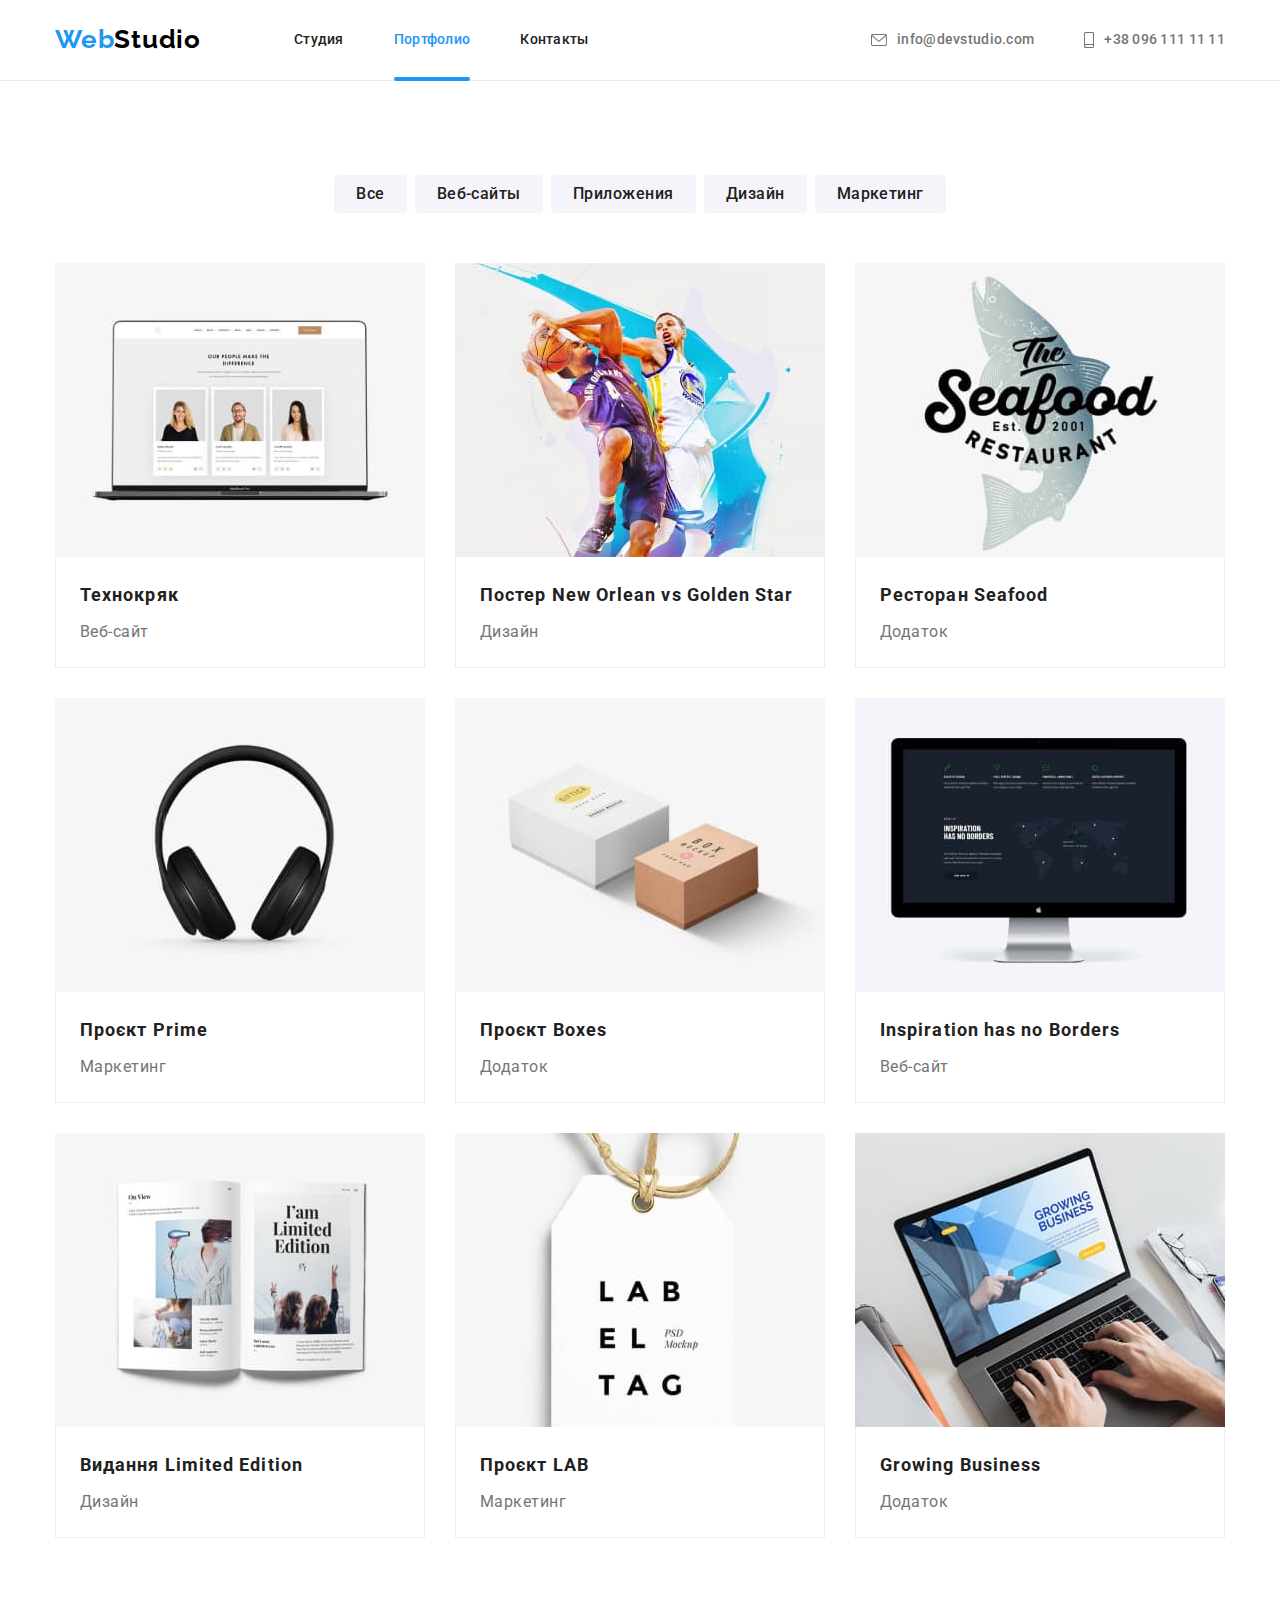
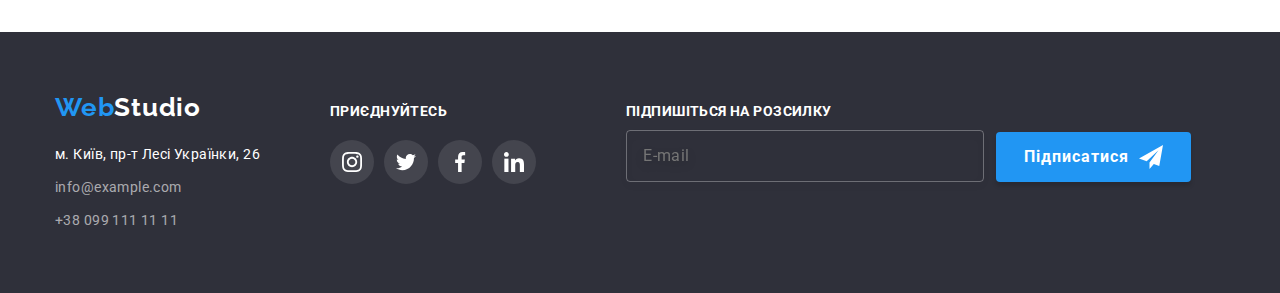
==== commit 27e313f8: "fixed bugs" ====
--- a/portfolio.html
+++ b/portfolio.html
@@ -25,13 +25,12 @@
         <a href="" class="logo header__logo"
           >Web<span class="logo__dark">Studio</span></a
         >
-        <button type="button" class="mobile-menu__open"><svg class="mobile-menu__icon" width="40" height="40">
-          <use href="./img/icon.svg#icon-mobile_menu_40"></use>
-        </svg></button>
+        <button type="button" class="mobile-menu__open"
+          ><svg class="mobile-menu__icon" width="40" height="40">
+            <use href="./img/icon.svg#icon-mobile_menu_40"></use>
+          </svg>
+        </button>
         <div class="mobile-menu">
-          <button type="button" class="mobile-menu__close"><svg class="mobile-menu__icon" width="40" height="40">
-            <use href="./img/icon.svg#icon-mobile_close_40"></use>
-          </svg></button>
           <nav class="navigation">
             <ul class="site-nav">
               <li class="site-nav__item">
@@ -48,15 +47,7 @@
             </ul>
           </nav>
           <ul class="contacts">
-            <li>
-              <li>
-                <a href="tel:+380961111111" class="contacts__link contacts__link--tel">
-                  <svg class="contacts__icon" width="10" height="16">
-                    <use href="./img/icon.svg#icon-smartphone"></use>
-                  </svg>
-                  +38 096 111 11 11
-                </a>
-              </li>
+            <li class="contacts__item">
               <a href="mailto:info@devstudio.com" class="contacts__link">
                 <svg class="contacts__icon" width="16" height="12">
                   <use href="./img/icon.svg#icon-envelope"></use>
@@ -64,6 +55,17 @@
                 info@devstudio.com
               </a>
             </li>
+            <li class="contacts__item">
+              <a
+                href="tel:+380961111111"
+                class="contacts__link contacts__link--tel"
+              >
+                <svg class="contacts__icon" width="10" height="16">
+                  <use href="./img/icon.svg#icon-smartphone"></use>
+                </svg>
+                +38 096 111 11 11
+              </a>
+            </li>
           </ul>
           <ul class="social-contacts__list">
             <li class="social-contacts__item">
@@ -79,6 +81,10 @@
               <a href="" class="social-contacts__link">LinkedIn</a>
             </li>
           </ul>
+          <button type="button" class="mobile-menu__close"
+            ><svg class="mobile-menu__icon" width="40" height="40">
+              <use href="./img/icon.svg#icon-mobile_close_40"></use></svg
+          ></button>
         </div>
       </div>
     </header>
@@ -107,21 +113,35 @@
           <ul class="cards">
             <li class="cards__item">
               <a href="" class="cards__link">
-                <div class="cards__overley"><picture>
-                  <source
-                    srcset="./img/cards/cardsdesk1@1x.jpg 1x, ./img/cards/cardsdesk1@2x.jpg"
-                    media="(min-width:1200px)"
-                  />
-                  <source
-                    srcset="./img/cards/cardstab1@1x.jpg 1x, ./img/cards/cardstab1@2x.jpg 2x"
-                    media="(min-width:768px)"
-                  />
-                  <source
-                    srcset="./img/cards/cardsmob1@1x.jpg 1x, ./img/cards/cardsmob1@2x.jpg 2x"
-                    media="(max-width:767px)"
-                  />
-                  <img src="./img/cards/cards1.jpg" alt="project" class="cards__img"/>
-                </picture>
+                <div class="cards__overley"
+                  ><picture>
+                    <source
+                      srcset="
+                        ./img/cards/cardsdesk1@1x.jpg 1x,
+                        ./img/cards/cardsdesk1@2x.jpg
+                      "
+                      media="(min-width:1200px)"
+                    />
+                    <source
+                      srcset="
+                        ./img/cards/cardstab1@1x.jpg 1x,
+                        ./img/cards/cardstab1@2x.jpg 2x
+                      "
+                      media="(min-width:768px)"
+                    />
+                    <source
+                      srcset="
+                        ./img/cards/cardsmob1@1x.jpg 1x,
+                        ./img/cards/cardsmob1@2x.jpg 2x
+                      "
+                      media="(max-width:767px)"
+                    />
+                    <img
+                      src="./img/cards/cards1.jpg"
+                      alt="project"
+                      class="cards__img"
+                    />
+                  </picture>
                   <p class="cards__overley-text"
                     >Ресурс пропонує комплексні пропозиції з різним рівнем
                     функціоналу та сервісів. Все це дозволить відвідувачу
@@ -136,21 +156,35 @@
             </li>
             <li class="cards__item">
               <a href="" class="cards__link"
-                ><div class="cards__overley"><picture>
-                  <source
-                    srcset="./img/cards/cardsdesk2@1x.jpg 1x, ./img/cards/cardsdesk2@2x.jpg"
-                    media="(min-width:1200px)"
-                  />
-                  <source
-                    srcset="./img/cards/cardstab2@1x.jpg 1x, ./img/cards/cardstab2@2x.jpg 2x"
-                    media="(min-width:768px)"
-                  />
-                  <source
-                    srcset="./img/cards/cardsmob2@1x.jpg 1x, ./img/cards/cardsmob2@2x.jpg 2x"
-                    media="(max-width:767px)"
-                  />
-                  <img src="./img/cards/cards2.jpg" alt="project" class="cards__img"/>
-                </picture>
+                ><div class="cards__overley"
+                  ><picture>
+                    <source
+                      srcset="
+                        ./img/cards/cardsdesk2@1x.jpg 1x,
+                        ./img/cards/cardsdesk2@2x.jpg
+                      "
+                      media="(min-width:1200px)"
+                    />
+                    <source
+                      srcset="
+                        ./img/cards/cardstab2@1x.jpg 1x,
+                        ./img/cards/cardstab2@2x.jpg 2x
+                      "
+                      media="(min-width:768px)"
+                    />
+                    <source
+                      srcset="
+                        ./img/cards/cardsmob2@1x.jpg 1x,
+                        ./img/cards/cardsmob2@2x.jpg 2x
+                      "
+                      media="(max-width:767px)"
+                    />
+                    <img
+                      src="./img/cards/cards2.jpg"
+                      alt="project"
+                      class="cards__img"
+                    />
+                  </picture>
                   <p class="cards__overley-text"
                     >Ресурс пропонує комплексні пропозиції з різним рівнем
                     функціоналу та сервісів. Все це дозволить відвідувачу
@@ -165,21 +199,35 @@
             </li>
             <li class="cards__item">
               <a href="" class="cards__link"
-                ><div class="cards__overley"><picture>
-                  <source
-                    srcset="./img/cards/cardsdesk3@1x.jpg 1x, ./img/cards/cardsdesk3@2x.jpg"
-                    media="(min-width:1200px)"
-                  />
-                  <source
-                    srcset="./img/cards/cardstab3@1x.jpg 1x, ./img/cards/cardstab3@2x.jpg 2x"
-                    media="(min-width:768px)"
-                  />
-                  <source
-                    srcset="./img/cards/cardsmob3@1x.jpg 1x, ./img/cards/cardsmob3@2x.jpg 2x"
-                    media="(max-width:767px)"
-                  />
-                  <img src="./img/cards/cards3.jpg" alt="project" class="cards__img"/>
-                </picture>
+                ><div class="cards__overley"
+                  ><picture>
+                    <source
+                      srcset="
+                        ./img/cards/cardsdesk3@1x.jpg 1x,
+                        ./img/cards/cardsdesk3@2x.jpg
+                      "
+                      media="(min-width:1200px)"
+                    />
+                    <source
+                      srcset="
+                        ./img/cards/cardstab3@1x.jpg 1x,
+                        ./img/cards/cardstab3@2x.jpg 2x
+                      "
+                      media="(min-width:768px)"
+                    />
+                    <source
+                      srcset="
+                        ./img/cards/cardsmob3@1x.jpg 1x,
+                        ./img/cards/cardsmob3@2x.jpg 2x
+                      "
+                      media="(max-width:767px)"
+                    />
+                    <img
+                      src="./img/cards/cards3.jpg"
+                      alt="project"
+                      class="cards__img"
+                    />
+                  </picture>
                   <p class="cards__overley-text"
                     >Ресурс пропонує комплексні пропозиції з різним рівнем
                     функціоналу та сервісів. Все це дозволить відвідувачу
@@ -194,21 +242,35 @@
             </li>
             <li class="cards__item">
               <a href="" class="cards__link"
-                ><div class="cards__overley"><picture>
-                  <source
-                    srcset="./img/cards/cardsdesk4@1x.jpg 1x, ./img/cards/cardsdesk4@2x.jpg"
-                    media="(min-width:1200px)"
-                  />
-                  <source
-                    srcset="./img/cards/cardstab4@1x.jpg 1x, ./img/cards/cardstab4@2x.jpg 2x"
-                    media="(min-width:768px)"
-                  />
-                  <source
-                    srcset="./img/cards/cardsmob4@1x.jpg 1x, ./img/cards/cardsmob4@2x.jpg 2x"
-                    media="(max-width:767px)"
-                  />
-                  <img src="./img/cards/cards4.jpg" alt="project" class="cards__img"/>
-                </picture>
+                ><div class="cards__overley"
+                  ><picture>
+                    <source
+                      srcset="
+                        ./img/cards/cardsdesk4@1x.jpg 1x,
+                        ./img/cards/cardsdesk4@2x.jpg
+                      "
+                      media="(min-width:1200px)"
+                    />
+                    <source
+                      srcset="
+                        ./img/cards/cardstab4@1x.jpg 1x,
+                        ./img/cards/cardstab4@2x.jpg 2x
+                      "
+                      media="(min-width:768px)"
+                    />
+                    <source
+                      srcset="
+                        ./img/cards/cardsmob4@1x.jpg 1x,
+                        ./img/cards/cardsmob4@2x.jpg 2x
+                      "
+                      media="(max-width:767px)"
+                    />
+                    <img
+                      src="./img/cards/cards4.jpg"
+                      alt="project"
+                      class="cards__img"
+                    />
+                  </picture>
                   <p class="cards__overley-text"
                     >Ресурс пропонує комплексні пропозиції з різним рівнем
                     функціоналу та сервісів. Все це дозволить відвідувачу
@@ -223,21 +285,35 @@
             </li>
             <li class="cards__item">
               <a href="" class="cards__link"
-                ><div class="cards__overley"><picture>
-                  <source
-                    srcset="./img/cards/cardsdesk5@1x.jpg 1x, ./img/cards/cardsdesk5@2x.jpg"
-                    media="(min-width:1200px)"
-                  />
-                  <source
-                    srcset="./img/cards/cardstab5@1x.jpg 1x, ./img/cards/cardstab5@2x.jpg 2x"
-                    media="(min-width:768px)"
-                  />
-                  <source
-                    srcset="./img/cards/cardsmob5@1x.jpg 1x, ./img/cards/cardsmob5@2x.jpg 2x"
-                    media="(max-width:767px)"
-                  />
-                  <img src="./img/cards/cards5.jpg" alt="project" class="cards__img"/>
-                </picture>
+                ><div class="cards__overley"
+                  ><picture>
+                    <source
+                      srcset="
+                        ./img/cards/cardsdesk5@1x.jpg 1x,
+                        ./img/cards/cardsdesk5@2x.jpg
+                      "
+                      media="(min-width:1200px)"
+                    />
+                    <source
+                      srcset="
+                        ./img/cards/cardstab5@1x.jpg 1x,
+                        ./img/cards/cardstab5@2x.jpg 2x
+                      "
+                      media="(min-width:768px)"
+                    />
+                    <source
+                      srcset="
+                        ./img/cards/cardsmob5@1x.jpg 1x,
+                        ./img/cards/cardsmob5@2x.jpg 2x
+                      "
+                      media="(max-width:767px)"
+                    />
+                    <img
+                      src="./img/cards/cards5.jpg"
+                      alt="project"
+                      class="cards__img"
+                    />
+                  </picture>
                   <p class="cards__overley-text"
                     >Ресурс пропонує комплексні пропозиції з різним рівнем
                     функціоналу та сервісів. Все це дозволить відвідувачу
@@ -252,21 +328,35 @@
             </li>
             <li class="cards__item">
               <a href="" class="cards__link"
-                ><div class="cards__overley"><picture>
-                  <source
-                    srcset="./img/cards/cardsdesk6@1x.jpg 1x, ./img/cards/cardsdesk6@2x.jpg"
-                    media="(min-width:1200px)"
-                  />
-                  <source
-                    srcset="./img/cards/cardstab6@1x.jpg 1x, ./img/cards/cardstab6@2x.jpg 2x"
-                    media="(min-width:768px)"
-                  />
-                  <source
-                    srcset="./img/cards/cardsmob6@1x.jpg 1x, ./img/cards/cardsmob6@2x.jpg 2x"
-                    media="(max-width:767px)"
-                  />
-                  <img src="./img/cards/cards6.jpg" alt="project" class="cards__img"/>
-                </picture>
+                ><div class="cards__overley"
+                  ><picture>
+                    <source
+                      srcset="
+                        ./img/cards/cardsdesk6@1x.jpg 1x,
+                        ./img/cards/cardsdesk6@2x.jpg
+                      "
+                      media="(min-width:1200px)"
+                    />
+                    <source
+                      srcset="
+                        ./img/cards/cardstab6@1x.jpg 1x,
+                        ./img/cards/cardstab6@2x.jpg 2x
+                      "
+                      media="(min-width:768px)"
+                    />
+                    <source
+                      srcset="
+                        ./img/cards/cardsmob6@1x.jpg 1x,
+                        ./img/cards/cardsmob6@2x.jpg 2x
+                      "
+                      media="(max-width:767px)"
+                    />
+                    <img
+                      src="./img/cards/cards6.jpg"
+                      alt="project"
+                      class="cards__img"
+                    />
+                  </picture>
                   <p class="cards__overley-text"
                     >Ресурс пропонує комплексні пропозиції з різним рівнем
                     функціоналу та сервісів. Все це дозволить відвідувачу
@@ -281,21 +371,35 @@
             </li>
             <li class="cards__item">
               <a href="" class="cards__link"
-                ><div class="cards__overley"><picture>
-                  <source
-                    srcset="./img/cards/cardsdesk7@1x.jpg 1x, ./img/cards/cardsdesk7@2x.jpg"
-                    media="(min-width:1200px)"
-                  />
-                  <source
-                    srcset="./img/cards/cardstab7@1x.jpg 1x, ./img/cards/cardstab7@2x.jpg 2x"
-                    media="(min-width:768px)"
-                  />
-                  <source
-                    srcset="./img/cards/cardsmob7@1x.jpg 1x, ./img/cards/cardsmob7@2x.jpg 2x"
-                    media="(max-width:767px)"
-                  />
-                  <img src="./img/cards/cards7.jpg" alt="project" class="cards__img"/>
-                </picture>
+                ><div class="cards__overley"
+                  ><picture>
+                    <source
+                      srcset="
+                        ./img/cards/cardsdesk7@1x.jpg 1x,
+                        ./img/cards/cardsdesk7@2x.jpg
+                      "
+                      media="(min-width:1200px)"
+                    />
+                    <source
+                      srcset="
+                        ./img/cards/cardstab7@1x.jpg 1x,
+                        ./img/cards/cardstab7@2x.jpg 2x
+                      "
+                      media="(min-width:768px)"
+                    />
+                    <source
+                      srcset="
+                        ./img/cards/cardsmob7@1x.jpg 1x,
+                        ./img/cards/cardsmob7@2x.jpg 2x
+                      "
+                      media="(max-width:767px)"
+                    />
+                    <img
+                      src="./img/cards/cards7.jpg"
+                      alt="project"
+                      class="cards__img"
+                    />
+                  </picture>
                   <p class="cards__overley-text"
                     >Ресурс пропонує комплексні пропозиції з різним рівнем
                     функціоналу та сервісів. Все це дозволить відвідувачу
@@ -310,21 +414,35 @@
             </li>
             <li class="cards__item">
               <a href="" class="cards__link"
-                ><div class="cards__overley"><picture>
-                  <source
-                    srcset="./img/cards/cardsdesk8@1x.jpg 1x, ./img/cards/cardsdesk8@2x.jpg"
-                    media="(min-width:1200px)"
-                  />
-                  <source
-                    srcset="./img/cards/cardstab8@1x.jpg 1x, ./img/cards/cardstab8@2x.jpg 2x"
-                    media="(min-width:768px)"
-                  />
-                  <source
-                    srcset="./img/cards/cardsmob8@1x.jpg 1x, ./img/cards/cardsmob8@2x.jpg 2x"
-                    media="(max-width:767px)"
-                  />
-                  <img src="./img/cards/cards8.jpg" alt="project" class="cards__img"/>
-                </picture>
+                ><div class="cards__overley"
+                  ><picture>
+                    <source
+                      srcset="
+                        ./img/cards/cardsdesk8@1x.jpg 1x,
+                        ./img/cards/cardsdesk8@2x.jpg
+                      "
+                      media="(min-width:1200px)"
+                    />
+                    <source
+                      srcset="
+                        ./img/cards/cardstab8@1x.jpg 1x,
+                        ./img/cards/cardstab8@2x.jpg 2x
+                      "
+                      media="(min-width:768px)"
+                    />
+                    <source
+                      srcset="
+                        ./img/cards/cardsmob8@1x.jpg 1x,
+                        ./img/cards/cardsmob8@2x.jpg 2x
+                      "
+                      media="(max-width:767px)"
+                    />
+                    <img
+                      src="./img/cards/cards8.jpg"
+                      alt="project"
+                      class="cards__img"
+                    />
+                  </picture>
                   <p class="cards__overley-text"
                     >Ресурс пропонує комплексні пропозиції з різним рівнем
                     функціоналу та сервісів. Все це дозволить відвідувачу
@@ -339,21 +457,35 @@
             </li>
             <li class="cards__item">
               <a href="" class="cards__link"
-                ><div class="cards__overley"><picture>
-                  <source
-                    srcset="./img/cards/cardsdesk9@1x.jpg 1x, ./img/cards/cardsdesk9@2x.jpg"
-                    media="(min-width:1200px)"
-                  />
-                  <source
-                    srcset="./img/cards/cardstab9@1x.jpg 1x, ./img/cards/cardstab9@2x.jpg 2x"
-                    media="(min-width:768px)"
-                  />
-                  <source
-                    srcset="./img/cards/cardsmob9@1x.jpg 1x, ./img/cards/cardsmob9@2x.jpg 2x"
-                    media="(max-width:767px)"
-                  />
-                  <img src="./img/cards/cards9.jpg" alt="project" class="cards__img"/>
-                </picture>
+                ><div class="cards__overley"
+                  ><picture>
+                    <source
+                      srcset="
+                        ./img/cards/cardsdesk9@1x.jpg 1x,
+                        ./img/cards/cardsdesk9@2x.jpg
+                      "
+                      media="(min-width:1200px)"
+                    />
+                    <source
+                      srcset="
+                        ./img/cards/cardstab9@1x.jpg 1x,
+                        ./img/cards/cardstab9@2x.jpg 2x
+                      "
+                      media="(min-width:768px)"
+                    />
+                    <source
+                      srcset="
+                        ./img/cards/cardsmob9@1x.jpg 1x,
+                        ./img/cards/cardsmob9@2x.jpg 2x
+                      "
+                      media="(max-width:767px)"
+                    />
+                    <img
+                      src="./img/cards/cards9.jpg"
+                      alt="project"
+                      class="cards__img"
+                    />
+                  </picture>
                   <p class="cards__overley-text"
                     >Ресурс пропонує комплексні пропозиції з різним рівнем
                     функціоналу та сервісів. Все це дозволить відвідувачу
--- a/css/main.min.css
+++ b/css/main.min.css
@@ -1 +1 @@
-body{font-family:"Roboto",sans-serif;color:#212121}h1,h2,h3,h4,h5,p{padding:0;margin:0}ul{padding:0;margin:0;list-style:none}img{display:block;max-width:100%;height:auto}a{text-decoration:none}header,section,footer{display:none}.block{display:block}.visually-hidden{position:absolute;white-space:nowrap;width:1px;height:1px;overflow:hidden;border:0;padding:0;clip:rect(0 0 0 0);-webkit-clip-path:inset(50%);clip-path:inset(50%);margin:-1px}.section__title{font-weight:700;font-size:28px;line-height:1.17;letter-spacing:.03em;text-align:center;color:#212121;margin-bottom:50px}@media screen and (min-width: 1200px){.section__title{font-weight:700;font-size:28px;line-height:1.17;letter-spacing:.03em}}.section{padding:60px 0px}@media screen and (min-width: 1200px){.section{padding:94px 0px}}.section--no-padding-top{padding-top:0}.container{padding-left:15px;padding-right:15px;margin-left:auto;margin-right:auto}@media screen and (min-width: 480px){.container{width:480px}}@media screen and (min-width: 768px){.container{width:768px}}@media screen and (min-width: 1200px){.container{width:1200px}}.logo{display:block;font-family:"Raleway";font-weight:700;font-size:26px;line-height:1.19;letter-spacing:.03em;color:#2196f3}.header__logo{padding:16px 0px}@media screen and (min-width: 768px){.header__logo{margin-right:88px;padding-top:26px;padding-bottom:26px}}@media screen and (min-width: 1200px){.header__logo{margin-right:93px;padding-top:24px;padding-bottom:25px}}.footer__logo{margin-bottom:20px}@media screen and (max-width: 767.98px){.footer__logo{display:flex;align-items:center;justify-content:center}}.logo__dark{color:#000}.logo__light{color:#fff}.navigation{display:flex}.site-nav{display:block}@media screen and (min-width: 768px){.site-nav{display:flex}}@media screen and (min-width: 768px){.site-nav .site-nav__item+.site-nav__item{margin-left:50px}}.site-nav__link{position:relative;display:block;padding-bottom:32px;font-weight:500;font-size:40px;line-height:1.17;letter-spacing:.02em;color:#212121;transition-property:color;transition-duration:250ms;transition-timing-function:cubic-bezier(0.4, 0, 0.2, 1)}.site-nav__link:not(:last-child){padding-bottom:0}@media screen and (min-width: 768px){.site-nav__link{font-weight:500;font-size:14px;line-height:1.14;letter-spacing:.02em;padding-top:32px}}.site-nav__link:hover,.site-nav__link:focus{color:#2196f3}.site-nav__link--current{color:#2196f3}@media screen and (min-width: 768px){.site-nav__link--current::after{position:absolute;display:block;content:"";width:100%;height:4px;background-color:#2196f3;border-radius:4px;left:0;bottom:-1px}}@media screen and (min-width: 768px){.contacts{display:flex;flex-direction:column-reverse}}@media screen and (min-width: 768px){.contacts{margin-left:auto}}@media screen and (min-width: 1200px){.contacts{flex-direction:row-reverse;align-items:center;gap:50px}}.contacts__link{display:flex;align-items:center;font-weight:500;font-size:24px;line-height:1.16;letter-spacing:.02em;color:#757575;transition-property:color;transition-duration:250ms;transition-timing-function:cubic-bezier(0.4, 0, 0.2, 1)}@media screen and (min-width: 768px){.contacts__link{font-weight:500;font-size:12px;line-height:1.16;letter-spacing:.02em}}@media screen and (min-width: 1200px){.contacts__link{font-weight:500;font-size:14px;line-height:1.14;letter-spacing:.02em}}.contacts__link:hover,.contacts__link:focus{color:#2196f3}@media screen and (max-width: 767.98px){.contacts__link--tel{padding-bottom:32px;font-weight:500;font-size:34px;line-height:1.13;letter-spacing:.02em;color:#2196f3}}@media screen and (min-width: 768px)and (max-width: 1199.98px){.contacts__link--tel{margin-top:10px}}.contacts__icon{margin-right:10px;fill:currentColor;transition-property:fill;transition-duration:250ms;transition-timing-function:cubic-bezier(0.4, 0, 0.2, 1)}@media screen and (max-width: 767.98px){.contacts__icon{display:none}}.social-networks{display:flex;justify-content:center;gap:10px}.social-networks__link{width:44px;height:44px;border-radius:50%;display:flex;align-items:center;justify-content:center;transition-property:background-color;transition-duration:250ms;transition-timing-function:cubic-bezier(0.4, 0, 0.2, 1)}.social-networks__link:hover,.social-networks__link:focus{background-color:#2196f3}.social-networks__icon{width:20px;height:20px;fill:#afb1b8;transition-property:fill;transition-duration:250ms;transition-timing-function:cubic-bezier(0.4, 0, 0.2, 1)}.social-networks__link:hover .social-networks__icon,.social-networks__link:focus .social-networks__icon{fill:#fff}.social-networks--icon-color{fill:#fff}.social-networks--background-color{background-color:rgba(255,255,255,.1)}.social-contacts__list{display:flex;flex-wrap:wrap;align-items:center;margin-left:-10px}@media screen and (min-width: 768px){.social-contacts__list{display:none}}.social-contacts__link{display:flex;font-weight:500;font-size:18px;line-height:1.22;letter-spacing:.02em;margin-top:64px;padding-right:10px;margin-left:10px;color:#2196f3;border-right:1px solid rgba(33,33,33,.2)}.social-contacts__link:not(:last-child){border-right:none}.address{flex-grow:1}.address__list .address__item+.address__item{margin-top:9px}.address__street{display:inline-block;font-style:normal;font-size:14px;line-height:1.71;letter-spacing:.03em;color:#fff;transition-property:color;transition-duration:250ms;transition-timing-function:cubic-bezier(0.4, 0, 0.2, 1)}@media screen and (max-width: 767.98px){.address__street{display:flex;align-items:center;justify-content:center}}.address__street:hover,.address__street:focus{color:#2196f3}.address__link{display:inline-block;font-style:normal;font-size:14px;line-height:1.71;letter-spacing:.03em;color:rgba(255,255,255,.6);transition-property:color;transition-duration:250ms;transition-timing-function:cubic-bezier(0.4, 0, 0.2, 1)}@media screen and (max-width: 767.98px){.address__link{display:flex;justify-content:center}}.address__link:hover,.address__link:focus{color:#2196f3}.subscribe__form{display:block}@media screen and (min-width: 1200px){.subscribe__form{display:flex;align-items:flex-end;margin-left:90px}}.subscribe__title{font-size:14px;line-height:1.14;letter-spacing:.03em;text-transform:uppercase;color:#fff;margin-bottom:10px}@media screen and (max-width: 1199.98px){.subscribe__title{text-align:center;margin-top:60px}}.subscribe__input{width:100%;border:1px solid rgba(255,255,255,.3);filter:drop-shadow(0px 4px 4px rgba(0, 0, 0, 0.15));border-radius:4px;background-color:rgba(0,0,0,0);font-weight:400;font-size:16px;line-height:1.25;letter-spacing:.03em;display:flex;align-items:center;color:rgba(255,255,255,.6);outline:none;padding:15px 16px;transition:border 250ms cubic-bezier(0.4, 0, 0.2, 1)}@media screen and (max-width: 767.98px){.subscribe__input{max-width:450px;margin-bottom:20px}}@media screen and (min-width: 768px)and (max-width: 1199.98px){.subscribe__input{width:450px;margin-bottom:20px;margin-left:auto;margin-right:auto}}@media screen and (min-width: 1200px){.subscribe__input{width:358px}}.subscribe__input:focus{border:1px solid #2196f3}.subscribe__btn{height:50px;background:#2196f3;box-shadow:0px 4px 4px rgba(0,0,0,.15);border-radius:4px;border:rgba(0,0,0,0);font-weight:700;font-size:16px;line-height:1.87;letter-spacing:.06em;padding:10px 28px;color:#fff;cursor:pointer;display:flex;align-items:center;margin-left:12px;transition:background-color cubic-bezier(0.4, 0, 0.2, 1)}@media screen and (max-width: 1199.98px){.subscribe__btn{margin-left:auto;margin-right:auto}}.subscribe__btn:hover,.subscribe__btn:focus{background-color:#188ce8}.subscribe__icon{margin-left:10px}.backdrop{position:fixed;width:100%;height:100%;top:0;left:0;background:rgba(0,0,0,.2);visibility:visible;transition:opacity 250ms cubic-bezier(0.4, 0, 0.2, 1),visibility 250ms cubic-bezier(0.4, 0, 0.2, 1)}.is-hidden{opacity:0;visibility:hidden;pointer-events:none}.no-scroll{overflow:hidden}.backdrop.is-hidden .modal{transform:translate(-50%, -50%) scale(0) rotate(-180deg);min-height:0}.btn-close{position:absolute;display:flex;justify-content:center;top:8px;right:8px;width:30px;height:30px;background:#fff;border:1px solid rgba(0,0,0,.1);border-radius:50%;cursor:pointer;padding-top:5px}.modal{position:absolute;top:50%;left:50%;transform:translate(-50%, -50%) scale(1) rotate(0);transition:transform 250ms cubic-bezier(0.4, 0, 0.2, 1),min-height 250ms cubic-bezier(0.4, 0, 0.2, 1);max-width:450px;max-height:100%;background-color:#fff;border-radius:4px}@media screen and (min-width: 1200px){.modal{width:528px;min-height:581px}}.modal__form{padding:40px}.modal__form-title{font-weight:700;font-size:20px;line-height:1.15;letter-spacing:.03em;text-align:center;margin-bottom:12px}.modal__form-label{position:relative;display:flex;flex-direction:column;font-weight:400;font-size:12px;line-height:1.16;letter-spacing:.01em;color:#757575;margin-bottom:10px}.modal__form-label-last{margin-bottom:0}.modal__form-icon{position:absolute;bottom:10px;left:12px}.modal__form-input{margin-top:4px;padding-left:42px;height:40px;width:100%;border:1px solid rgba(33,33,33,.2);border-radius:4px;transition:border 250ms cubic-bezier(0.4, 0, 0.2, 1)}.modal__form-input:focus,.modal__form-comment:focus{border:1px solid #2196f3;outline:none}.modal__form-input:focus+.modal__form-icon{fill:#2196f3;transition:fill 250ms cubic-bezier(0.4, 0, 0.2, 1)}.modal__form-comment{margin-top:4px;padding:16px 12px;height:120px;width:100%;border:1px solid rgba(33,33,33,.2);border-radius:4px;resize:none}.modal__form-label-checkbox{display:flex;justify-content:center;align-items:center;font-weight:400;font-size:12px;line-height:1.16;letter-spacing:.03em;color:#757575;margin-top:20px;cursor:pointer}@media screen and (min-width: 1200px){.modal__form-label-checkbox{font-weight:400;font-size:14px;line-height:1.71;letter-spacing:.03em}}.modal__form-label-checkbox-icon{display:flex;align-items:center;justify-content:center;width:16px;height:15px;margin-right:9px;border:2px solid #212121;border-radius:2px;transition:background-color;transition-duration:250ms;transition-timing-function:cubic-bezier(0.4, 0, 0.2, 1)}.modal__form-checkbox:checked+.modal__form-label-checkbox-icon{border-color:rgba(0,0,0,0);background-color:#2196f3}.modal__form-checkbox{position:absolute;width:1px;height:1px;margin:-1px;border:0;padding:0;white-space:nowrap;-webkit-clip-path:inset(100%);clip-path:inset(100%);clip:rect(0 0 0 0);overflow:hidden}.modal__form-label-checkbox-link{margin-left:5px;color:#2196f3}.modal__form-button{display:block;margin:0 auto;margin-top:40px;padding:10px 52px;background:#2196f3;box-shadow:0px 4px 4px rgba(0,0,0,.15);border:rgba(0,0,0,0);border-radius:4px;font-weight:700;font-size:16px;line-height:1.87;letter-spacing:.06em;color:#fff;cursor:pointer;transition:box-shadow,background-color;transition-duration:250ms;transition-timing-function:cubic-bezier(0.4, 0, 0.2, 1)}.modal__form-button:hover,.modal__form-button:focus{background-color:#188ce8;box-shadow:0px 4px 4px rgba(0,0,0,.15);border-radius:4px}.buttons{font-weight:500;font-size:16px;line-height:1.62;letter-spacing:.03em;color:#212121;padding:6px 22px;text-align:center;cursor:pointer;background-color:#f5f4fa;border-radius:4px;border:none;transition-property:color,background-color,box-shadow,border-radius;transition-duration:250ms;transition-timing-function:cubic-bezier(0.4, 0, 0.2, 1)}.buttons:hover,.buttons:focus{color:#fff;background-color:#2196f3;border-radius:4px;box-shadow:0px 4px 4px rgba(0,0,0,.15)}.buttons__list{display:flex;justify-content:flex-start;flex-wrap:wrap;margin-bottom:40px;gap:8px}@media screen and (min-width: 768px){.buttons__list{justify-content:center;margin-bottom:30px}}@media screen and (min-width: 1200px){.buttons__list{justify-content:center;margin-bottom:50px}}.cards{display:flex;flex-wrap:wrap;flex-direction:column;gap:30px}@media screen and (min-width: 768px){.cards{justify-content:space-between;flex-direction:row}}@media screen and (min-width: 768px)and (max-width: 1199.98px){.cards__item{width:354px}}.cards__link{display:block;transition-property:box-shadow,border-radius;transition-duration:250ms;transition-timing-function:cubic-bezier(0.4, 0, 0.2, 1)}@media screen and (min-width: 768px){.cards__link{display:flex;flex-direction:column;height:100%}}.cards__link:hover,.cards__link:focus{box-shadow:0px 1px 1px rgba(0,0,0,.12),0px 4px 4px rgba(0,0,0,.06),1px 4px 6px rgba(0,0,0,.16)}.cards__link:hover .cards__overley-text,.cards__link:focus .cards__overley-text{transform:translateY(0)}.cards__title{padding:20px 24px;border:1px solid #eee;border-top:none}@media screen and (min-width: 768px){.cards__title{flex-grow:1}}.cards__name{font-weight:700;font-size:18px;line-height:2;letter-spacing:.06em;color:#212121}.cards__project{margin-top:4px;font-size:16px;line-height:1.88;letter-spacing:.03em;color:#757575}.cards__overley{position:relative;overflow:hidden}.cards__overley-text{position:absolute;left:0;bottom:0;width:100%;transform:translateY(101%);transition:transform 250ms cubic-bezier(0.4, 0, 0.2, 1);z-index:0;display:flex;justify-content:center;align-items:center;background:rgba(33,150,243,.9);height:294px;padding:0px 24px;font-weight:400;font-size:18px;line-height:1.56;letter-spacing:.03em;color:#fff}@media screen and (max-width: 767.98px){.mobile-menu{position:fixed;display:flex;flex-direction:column;justify-content:space-between;z-index:1;top:0;left:0;width:100%;height:100%;padding:48px 40px;background-color:#fff;transform:translateX(100%);transition:transform 250ms linear cubic-bezier(0.4, 0, 0.2, 1)}}@media screen and (min-width: 768px){.mobile-menu{display:flex;align-items:center;width:100%}}@media screen and (max-width: 767.98px){.mobile-menu.is-open{transform:translateX(0)}}.mobile-menu__open{display:block;padding-top:9px;padding-right:15px;background-color:#fff;border:none;cursor:pointer}@media screen and (min-width: 768px){.mobile-menu__open{display:none}}.mobile-menu__close{background-color:#fff;display:block;padding-top:9px;padding-right:15px;margin-left:auto;border:none;cursor:pointer}@media screen and (min-width: 768px){.mobile-menu__close{display:none}}.mobile-menu__icon{background-color:#fff;border:none;cursor:pointer}.mobile-menu__icon:hover{fill:#2196f3}.header__container{display:flex;align-items:center}@media screen and (max-width: 767.98px){.header__container{justify-content:space-between}}.header{border:1px solid #ececec}.hero{width:100%;padding-top:118px;padding-bottom:118px;height:400px;background:#c4c4c4;text-align:center;margin-left:auto;margin-right:auto;background-image:linear-gradient(rgba(47, 48, 58, 0.4), rgba(47, 48, 58, 0.4)),url(../img/hero/hero-mobile.jpg);background-position:center;background-repeat:no-repeat;background-size:cover}@media screen and (min-device-pixel-ratio: 2),screen and (-webkit-min-device-pixel-ratio: 2),screen and (min-resolution: 192dpi),screen and (min-resolution: 2dppx){.hero{background-image:linear-gradient(rgba(47, 48, 58, 0.4), rgba(47, 48, 58, 0.4)),url(../img/hero/hero-mobile@2x.jpg)}}@media screen and (min-width: 768px){.hero{background-image:linear-gradient(rgba(47, 48, 58, 0.4), rgba(47, 48, 58, 0.4)),url(../img/hero/hero-tablet.jpg)}}@media screen and (min-width: 768px)and (min-device-pixel-ratio: 2),screen and (min-width: 768px)and (-webkit-min-device-pixel-ratio: 2),screen and (min-width: 768px)and (min-resolution: 192dpi),screen and (min-width: 768px)and (min-resolution: 2dppx){.hero{background-image:linear-gradient(rgba(47, 48, 58, 0.4), rgba(47, 48, 58, 0.4)),url(../img/hero/hero-tablet@2x.jpg)}}@media screen and (min-width: 1200px){.hero{background-image:linear-gradient(rgba(47, 48, 58, 0.4), rgba(47, 48, 58, 0.4)),url(../img/hero/hero-desktop.jpg)}}@media screen and (min-width: 1200px)and (min-device-pixel-ratio: 2),screen and (min-width: 1200px)and (-webkit-min-device-pixel-ratio: 2),screen and (min-width: 1200px)and (min-resolution: 192dpi),screen and (min-width: 1200px)and (min-resolution: 2dppx){.hero{background-image:linear-gradient(rgba(47, 48, 58, 0.4), rgba(47, 48, 58, 0.4)),url(../img/hero/hero-desktop@2x.jpg)}}@media screen and (min-width: 768px){.hero{width:768px}}@media screen and (min-width: 1200px){.hero{padding-top:200px;padding-bottom:200px;width:1600px;height:600px}}.hero__title{font-weight:900;font-size:26px;line-height:1.62;letter-spacing:.06em;text-align:center;text-transform:uppercase;margin-left:auto;margin-right:auto;text-transform:uppercase;color:#fff}@media screen and (min-width: 1200px){.hero__title{max-width:696px;font-weight:900;font-size:44px;line-height:1.36;letter-spacing:.06em}}.hero__button{font-family:inherit;font-weight:700;font-size:16px;line-height:1.88;letter-spacing:.06em;cursor:pointer;text-align:center;border-radius:4px;padding:10px 24px;margin-top:30px;color:#fff;background-color:#2196f3;box-shadow:0px 4px 4px rgba(0,0,0,.15);border-radius:4px;border:none;transition-property:color,background-color;transition-duration:250ms;transition-timing-function:cubic-bezier(0.4, 0, 0.2, 1)}@media screen and (min-width: 1200px){.hero__button{padding:10px 32px}}.hero__button:hover,.hero__button:focus{color:#fff;background-color:#2196f3}.hero__button:active{color:#2196f3;background-color:#fff}.features{display:block;gap:30px}@media screen and (min-width: 768px){.features{display:flex;flex-wrap:wrap}}@media screen and (min-width: 1200px){.features{flex-wrap:nowrap}}.features__box{width:100%;height:120px;display:flex;align-items:center;justify-content:center;background-color:#f5f4fa;border-width:270px;border-radius:4px;box-shadow:0px 4px 4px rgba(0,0,0,.15);margin-bottom:30px}@media screen and (min-width: 768px)and (max-width: 1199.98px){.features__box{width:354px}}@media screen and (min-width: 1200px){.features__box{width:270px}}@media screen and (min-width: 768px)and (max-width: 1199.98px){.fetures-item{width:calc(50% - 15px)}}.features__title{font-weight:700;font-size:14px;line-height:1.14;letter-spacing:.03em;text-transform:uppercase;color:#212121}@media screen and (max-width: 767.98px){.features__title{text-align:center}}.features__text{margin-top:10px;font-weight:400;font-size:14px;line-height:1.71;letter-spacing:.03em;color:#757575}@media screen and (max-width: 1199.98px){.section__title--project{display:none}}.projects{display:flex;gap:30px}@media screen and (max-width: 1199.98px){.projects{display:none}}.projects__item{position:relative}.projects__text{position:absolute;left:0;bottom:0;width:100%;display:flex;justify-content:center;align-items:center;height:70px;background:rgba(47,48,58,.8);font-weight:700;font-size:14px;line-height:1.14;letter-spacing:.03em;text-transform:uppercase;color:#fff}.team--bacground-color{background:#f5f4fa}.team{display:flex;flex-wrap:wrap;justify-content:space-between;gap:30px}@media screen and (max-width: 767.98px){.team{justify-content:center}}.team__item{width:100%;background-color:#fff;border-width:100%;border-radius:4px;box-shadow:0px 4px 4px rgba(0,0,0,.15)}@media screen and (min-width: 768px){.team__item{width:354px;border-width:354px}}@media screen and (min-width: 1200px){.team__item{width:270px;border-width:270px}}.team__cart{padding-top:30px;padding-bottom:30px}.team__title{font-weight:500;font-size:16px;line-height:1.18;letter-spacing:.03em;text-align:center;color:#212121}.team__text{margin-top:10px;margin-bottom:16px;font-size:16px;line-height:1.18;letter-spacing:.03em;text-align:center;color:#757575}.partners{display:flex;flex-wrap:wrap;align-items:center;justify-content:center;gap:30px}.partners__link{width:210px;height:92px;display:flex;align-items:center;justify-content:center;border:1px solid #afb1b8;border-radius:4px;transition-property:border-color;transition-duration:250ms;transition-timing-function:cubic-bezier(0.4, 0, 0.2, 1)}@media screen and (min-width: 768px){.partners__link{width:226px}}@media screen and (min-width: 1200px){.partners__link{width:170px}}.partners__link:hover,.partners__link:focus{border:1px solid #2196f3}.partners__icon{fill:#afb1b8;transition-property:fill;transition-duration:250ms;transition-timing-function:cubic-bezier(0.4, 0, 0.2, 1)}.partners__link:hover .partners__icon,.partners__link:focus .partners__icon{fill:#2196f3;border-color:#2196f3}.footer{padding-top:60px;padding-bottom:60px;background:#2f303a}.footer__container{display:block;text-align:center}@media screen and (min-width: 768px)and (max-width: 1199.98px){.footer__container{display:flex;flex-wrap:wrap;flex-direction:row;justify-content:space-around}}@media screen and (min-width: 1200px){.footer__container{display:flex;align-items:baseline}}@media screen and (max-width: 767.98px){.footer__box{margin-top:60px}}@media screen and (min-width: 768px){.footer__box{margin-right:86px}}@media screen and (min-width: 1200px){.footer__box{margin-left:70px}}.footer__title{font-weight:700;font-size:14px;line-height:1.14;letter-spacing:.03em;font-style:normal;text-transform:uppercase;color:#fff;margin-bottom:20px}@media screen and (max-width: 1199.98px){.footer__title{text-align:center}}.footer__item{display:flex;justify-content:center;gap:10px}/*# sourceMappingURL=main.min.css.map */+body{font-family:"Roboto",sans-serif;color:#212121}h1,h2,h3,h4,h5,p{padding:0;margin:0}ul{padding:0;margin:0;list-style:none}img{display:block;max-width:100%;height:auto}a{text-decoration:none}header,section,footer{display:none}.block{display:block}.visually-hidden{position:absolute;white-space:nowrap;width:1px;height:1px;overflow:hidden;border:0;padding:0;clip:rect(0 0 0 0);-webkit-clip-path:inset(50%);clip-path:inset(50%);margin:-1px}.section__title{font-weight:700;font-size:28px;line-height:1.17;letter-spacing:.03em;text-align:center;color:#212121;margin-bottom:50px}@media screen and (min-width: 1200px){.section__title{font-weight:700;font-size:36px;line-height:1.16;letter-spacing:.03em}}.section{padding:60px 0px}@media screen and (min-width: 1200px){.section{padding:94px 0px}}.section--no-padding-top{padding-top:0}@media screen and (max-width: 1199.98px){.section--no-padding-top{padding-bottom:0}}.section__title--margin-bottom{margin-bottom:30px}.container{padding-left:15px;padding-right:15px;margin-left:auto;margin-right:auto}@media screen and (min-width: 480px){.container{width:480px}}@media screen and (min-width: 768px){.container{width:768px}}@media screen and (min-width: 1200px){.container{width:1200px}}.logo{display:block;font-family:"Raleway";font-weight:700;font-size:26px;line-height:1.19;letter-spacing:.03em;color:#2196f3}.header__logo{padding:16px 0px}@media screen and (min-width: 768px){.header__logo{margin-right:88px;padding-top:26px;padding-bottom:26px}}@media screen and (min-width: 1200px){.header__logo{margin-right:93px;padding-top:24px;padding-bottom:25px}}.footer__logo{margin-bottom:20px}@media screen and (max-width: 767.98px){.footer__logo{display:flex;align-items:center;justify-content:center}}.logo__dark{color:#000}.logo__light{color:#fff}.navigation{display:flex}.site-nav{display:block}@media screen and (min-width: 768px){.site-nav{display:flex}}@media screen and (min-width: 768px){.site-nav .site-nav__item+.site-nav__item{margin-left:50px}}@media screen and (max-width: 767.98px){.site-nav__item{margin-bottom:32px}.site-nav__item:last-child{margin-bottom:0}}.site-nav__link{position:relative;display:block;font-weight:500;font-size:40px;line-height:1.17;letter-spacing:.02em;color:#212121;transition-property:color;transition-duration:250ms;transition-timing-function:cubic-bezier(0.4, 0, 0.2, 1)}@media screen and (min-width: 768px){.site-nav__link{font-weight:500;font-size:14px;line-height:1.14;letter-spacing:.02em;padding-top:32px;padding-bottom:32px}}.site-nav__link:hover,.site-nav__link:focus{color:#2196f3}.site-nav__link--current{color:#2196f3}@media screen and (min-width: 768px){.site-nav__link--current::after{position:absolute;display:block;content:"";width:100%;height:4px;background-color:#2196f3;border-radius:4px;left:0;bottom:-1px}}.contacts{display:flex;flex-direction:column-reverse}@media screen and (max-width: 767.98px){.contacts{margin-top:auto}}@media screen and (min-width: 768px){.contacts{flex-direction:column;margin-left:auto}}@media screen and (min-width: 1200px){.contacts{flex-direction:row;align-items:center;gap:50px}}.contacts__item{display:block}@media screen and (max-width: 767.98px){.contacts__item{margin-bottom:32px}.contacts__item:first-child{margin-bottom:0}}@media screen and (min-width: 768px)and (max-width: 1199.98px){.contacts__item{margin-bottom:10px}.contacts__item:last-child{margin-bottom:0}}.contacts__link{display:flex;align-items:center;font-weight:500;font-size:24px;line-height:1.16;letter-spacing:.02em;color:#757575;transition-property:color;transition-duration:250ms;transition-timing-function:cubic-bezier(0.4, 0, 0.2, 1)}@media screen and (min-width: 768px){.contacts__link{font-weight:500;font-size:12px;line-height:1.16;letter-spacing:.02em}}@media screen and (min-width: 1200px){.contacts__link{font-weight:500;font-size:14px;line-height:1.14;letter-spacing:.02em}}.contacts__link:hover,.contacts__link:focus{color:#2196f3}@media screen and (max-width: 767.98px){.contacts__link--tel{font-weight:500;font-size:34px;line-height:1.13;letter-spacing:.02em;color:#2196f3}}.contacts__icon{margin-right:10px;fill:currentColor;transition-property:fill;transition-duration:250ms;transition-timing-function:cubic-bezier(0.4, 0, 0.2, 1)}@media screen and (max-width: 767.98px){.contacts__icon{display:none}}.social-networks{display:flex;justify-content:center;gap:10px}.social-networks__link{width:44px;height:44px;border-radius:50%;display:flex;align-items:center;justify-content:center;transition-property:background-color;transition-duration:250ms;transition-timing-function:cubic-bezier(0.4, 0, 0.2, 1)}.social-networks__link:hover,.social-networks__link:focus{background-color:#2196f3}.social-networks__icon{width:20px;height:20px;fill:#afb1b8;transition-property:fill;transition-duration:250ms;transition-timing-function:cubic-bezier(0.4, 0, 0.2, 1)}.social-networks__link:hover .social-networks__icon,.social-networks__link:focus .social-networks__icon{fill:#fff}.social-networks--icon-color{fill:#fff}.social-networks--background-color{background-color:rgba(255,255,255,.1)}.social-contacts__list{display:flex;flex-wrap:wrap;align-items:center;margin-top:64px;margin-left:-10px}@media screen and (min-width: 768px){.social-contacts__list{display:none}}.social-contacts__link{display:flex;font-weight:500;font-size:18px;line-height:1.22;letter-spacing:.02em;padding-right:10px;margin-left:10px;color:#2196f3;border-right:1px solid rgba(33,33,33,.2)}.social-contacts__link:not(:last-child){border-right:none}.address__list .address__item+.address__item{margin-top:9px}.address__street{display:inline-block;font-style:normal;font-size:14px;line-height:1.71;letter-spacing:.03em;color:#fff;transition-property:color;transition-duration:250ms;transition-timing-function:cubic-bezier(0.4, 0, 0.2, 1)}@media screen and (max-width: 767.98px){.address__street{display:flex;align-items:center;justify-content:center}}.address__street:hover,.address__street:focus{color:#2196f3}.address__link{display:inline-block;font-style:normal;font-size:14px;line-height:1.71;letter-spacing:.03em;color:rgba(255,255,255,.6);transition-property:color;transition-duration:250ms;transition-timing-function:cubic-bezier(0.4, 0, 0.2, 1)}@media screen and (max-width: 767.98px){.address__link{display:flex;justify-content:center}}.address__link:hover,.address__link:focus{color:#2196f3}.subscribe__form{display:block}@media screen and (max-width: 1199.98px){.subscribe__form{margin-top:60px}}@media screen and (min-width: 1200px){.subscribe__form{display:flex;align-items:flex-end;margin-left:90px}}.subscribe__title{font-size:14px;line-height:1.14;letter-spacing:.03em;text-transform:uppercase;color:#fff;margin-bottom:10px}.subscribe__input{width:100%;border:1px solid rgba(255,255,255,.3);filter:drop-shadow(0px 4px 4px rgba(0, 0, 0, 0.15));border-radius:4px;background-color:rgba(0,0,0,0);font-weight:400;font-size:16px;line-height:1.25;letter-spacing:.03em;display:flex;align-items:center;color:rgba(255,255,255,.6);outline:none;padding:15px 16px;transition:border 250ms cubic-bezier(0.4, 0, 0.2, 1)}@media screen and (max-width: 767.98px){.subscribe__input{max-width:450px;margin-bottom:20px}}@media screen and (min-width: 768px)and (max-width: 1199.98px){.subscribe__input{width:450px;margin-bottom:20px;margin-left:auto;margin-right:auto}}@media screen and (min-width: 1200px){.subscribe__input{width:358px}}.subscribe__input:focus{border:1px solid #2196f3}.subscribe__btn{height:50px;background:#2196f3;box-shadow:0px 4px 4px rgba(0,0,0,.15);border-radius:4px;border:rgba(0,0,0,0);font-weight:700;font-size:16px;line-height:1.87;letter-spacing:.06em;padding:10px 28px;color:#fff;cursor:pointer;display:flex;align-items:center;margin-left:12px;transition:background-color cubic-bezier(0.4, 0, 0.2, 1)}@media screen and (max-width: 1199.98px){.subscribe__btn{margin-left:auto;margin-right:auto}}.subscribe__btn:hover,.subscribe__btn:focus{background-color:#188ce8}.subscribe__icon{margin-left:10px}.backdrop{position:fixed;width:100%;height:100%;top:0;left:0;background:rgba(0,0,0,.2);visibility:visible;transition:opacity 250ms cubic-bezier(0.4, 0, 0.2, 1),visibility 250ms cubic-bezier(0.4, 0, 0.2, 1)}.is-hidden{opacity:0;visibility:hidden;pointer-events:none}.no-scroll{overflow:hidden}.backdrop.is-hidden .modal{transform:translate(-50%, -50%) scale(0) rotate(-180deg);min-height:0}.btn-close{position:absolute;display:flex;justify-content:center;top:8px;right:8px;width:30px;height:30px;background:#fff;border:1px solid rgba(0,0,0,.1);border-radius:50%;cursor:pointer;padding-top:5px}.modal{position:absolute;top:50%;left:50%;transform:translate(-50%, -50%) scale(1) rotate(0);transition:transform 250ms cubic-bezier(0.4, 0, 0.2, 1),min-height 250ms cubic-bezier(0.4, 0, 0.2, 1);max-width:450px;max-height:100%;background-color:#fff;border-radius:4px}@media screen and (min-width: 1200px){.modal{width:528px;min-height:581px}}.modal__form{padding:40px}.modal__form-title{font-weight:700;font-size:20px;line-height:1.15;letter-spacing:.03em;text-align:center;margin-bottom:12px}.modal__form-label{position:relative;display:flex;flex-direction:column;font-weight:400;font-size:12px;line-height:1.16;letter-spacing:.01em;color:#757575;margin-bottom:10px}.modal__form-label-last{margin-bottom:0}.modal__form-icon{position:absolute;bottom:10px;left:12px}.modal__form-input{margin-top:4px;padding-left:42px;height:40px;width:100%;border:1px solid rgba(33,33,33,.2);border-radius:4px;transition:border 250ms cubic-bezier(0.4, 0, 0.2, 1)}.modal__form-input:focus,.modal__form-comment:focus{border:1px solid #2196f3;outline:none}.modal__form-input:focus+.modal__form-icon{fill:#2196f3;transition:fill 250ms cubic-bezier(0.4, 0, 0.2, 1)}.modal__form-comment{margin-top:4px;padding:16px 12px;height:120px;width:100%;border:1px solid rgba(33,33,33,.2);border-radius:4px;resize:none}.modal__form-label-checkbox{display:flex;justify-content:center;align-items:center;font-weight:400;font-size:12px;line-height:1.16;letter-spacing:.03em;color:#757575;margin-top:20px;cursor:pointer}@media screen and (min-width: 1200px){.modal__form-label-checkbox{font-weight:400;font-size:14px;line-height:1.71;letter-spacing:.03em}}.modal__form-label-checkbox-icon{display:flex;align-items:center;justify-content:center;width:16px;height:15px;margin-right:9px;border:2px solid #212121;border-radius:2px;transition:background-color;transition-duration:250ms;transition-timing-function:cubic-bezier(0.4, 0, 0.2, 1)}.modal__form-checkbox:checked+.modal__form-label-checkbox-icon{border-color:rgba(0,0,0,0);background-color:#2196f3}.modal__form-checkbox{position:absolute;width:1px;height:1px;margin:-1px;border:0;padding:0;white-space:nowrap;-webkit-clip-path:inset(100%);clip-path:inset(100%);clip:rect(0 0 0 0);overflow:hidden}.modal__form-label-checkbox-link{margin-left:5px;color:#2196f3}.modal__form-button{display:block;margin:0 auto;margin-top:40px;padding:10px 52px;background:#2196f3;box-shadow:0px 4px 4px rgba(0,0,0,.15);border:rgba(0,0,0,0);border-radius:4px;font-weight:700;font-size:16px;line-height:1.87;letter-spacing:.06em;color:#fff;cursor:pointer;transition:box-shadow,background-color;transition-duration:250ms;transition-timing-function:cubic-bezier(0.4, 0, 0.2, 1)}.modal__form-button:hover,.modal__form-button:focus{background-color:#188ce8;box-shadow:0px 4px 4px rgba(0,0,0,.15);border-radius:4px}.buttons{font-weight:500;font-size:16px;line-height:1.62;letter-spacing:.03em;color:#212121;padding:6px 22px;text-align:center;cursor:pointer;background-color:#f5f4fa;border-radius:4px;border:none;transition-property:color,background-color,box-shadow,border-radius;transition-duration:250ms;transition-timing-function:cubic-bezier(0.4, 0, 0.2, 1)}.buttons:hover,.buttons:focus{color:#fff;background-color:#2196f3;border-radius:4px;box-shadow:0px 4px 4px rgba(0,0,0,.15)}.buttons__list{display:flex;justify-content:flex-start;flex-wrap:wrap;margin-bottom:40px;gap:8px}@media screen and (min-width: 768px){.buttons__list{justify-content:center;margin-bottom:30px}}@media screen and (min-width: 1200px){.buttons__list{justify-content:center;margin-bottom:50px}}.cards{display:flex;flex-wrap:wrap;flex-direction:column;gap:30px}@media screen and (min-width: 768px){.cards{justify-content:space-between;flex-direction:row}}@media screen and (min-width: 768px)and (max-width: 1199.98px){.cards__item{width:354px}}.cards__link{display:block;transition-property:box-shadow,border-radius;transition-duration:250ms;transition-timing-function:cubic-bezier(0.4, 0, 0.2, 1)}@media screen and (min-width: 768px){.cards__link{display:flex;flex-direction:column;height:100%}}.cards__link:hover,.cards__link:focus{box-shadow:0px 1px 1px rgba(0,0,0,.12),0px 4px 4px rgba(0,0,0,.06),1px 4px 6px rgba(0,0,0,.16)}.cards__link:hover .cards__overley-text,.cards__link:focus .cards__overley-text{transform:translateY(0)}.cards__title{padding:20px 24px;border:1px solid #eee;border-top:none}@media screen and (min-width: 768px){.cards__title{flex-grow:1}}.cards__name{font-weight:700;font-size:18px;line-height:2;letter-spacing:.06em;color:#212121}.cards__project{margin-top:4px;font-size:16px;line-height:1.88;letter-spacing:.03em;color:#757575}.cards__overley{position:relative;overflow:hidden}.cards__overley-text{position:absolute;left:0;bottom:0;width:100%;transform:translateY(101%);transition:transform 250ms cubic-bezier(0.4, 0, 0.2, 1);z-index:0;display:flex;justify-content:center;align-items:center;background:rgba(33,150,243,.9);height:294px;padding:0px 24px;font-weight:400;font-size:18px;line-height:1.56;letter-spacing:.03em;color:#fff}@media screen and (max-width: 767.98px){.mobile-menu{position:fixed;display:flex;flex-direction:column;z-index:1;top:0;left:0;width:100%;height:100%;padding:48px 40px;background-color:#fff;transform:translateX(100%);transition:transform 250ms linear cubic-bezier(0.4, 0, 0.2, 1)}}@media screen and (min-width: 768px){.mobile-menu{display:flex;align-items:center;width:100%}}@media screen and (max-width: 767.98px){.mobile-menu.is-open{transform:translateX(0)}}.mobile-menu__open{position:absolute;top:8px;right:8px;background-color:#fff;border:none;cursor:pointer}@media screen and (min-width: 768px){.mobile-menu__open{display:none}}.mobile-menu__close{position:absolute;top:8px;right:8px;background-color:#fff;margin-left:auto;border:none;cursor:pointer}@media screen and (min-width: 768px){.mobile-menu__close{display:none}}.mobile-menu__icon{background-color:#fff;border:none;cursor:pointer}.mobile-menu__icon:hover{fill:#2196f3}.header__container{display:flex;align-items:center}@media screen and (max-width: 767.98px){.header__container{justify-content:space-between}}.header{border-bottom:1px solid #ececec}.hero{max-width:1600px;max-height:600px;padding-top:118px;padding-bottom:118px;background:#c4c4c4;text-align:center;margin-left:auto;margin-right:auto;background-image:linear-gradient(rgba(47, 48, 58, 0.4), rgba(47, 48, 58, 0.4)),url(../img/hero/hero-mobile.jpg);background-position:center;background-repeat:no-repeat;background-size:cover}@media screen and (min-device-pixel-ratio: 2),screen and (-webkit-min-device-pixel-ratio: 2),screen and (min-resolution: 192dpi),screen and (min-resolution: 2dppx){.hero{background-image:linear-gradient(rgba(47, 48, 58, 0.4), rgba(47, 48, 58, 0.4)),url(../img/hero/hero-mobile@2x.jpg)}}@media screen and (min-width: 768px){.hero{background-image:linear-gradient(rgba(47, 48, 58, 0.4), rgba(47, 48, 58, 0.4)),url(../img/hero/hero-tablet.jpg)}}@media screen and (min-width: 768px)and (min-device-pixel-ratio: 2),screen and (min-width: 768px)and (-webkit-min-device-pixel-ratio: 2),screen and (min-width: 768px)and (min-resolution: 192dpi),screen and (min-width: 768px)and (min-resolution: 2dppx){.hero{background-image:linear-gradient(rgba(47, 48, 58, 0.4), rgba(47, 48, 58, 0.4)),url(../img/hero/hero-tablet@2x.jpg)}}@media screen and (min-width: 1200px){.hero{background-image:linear-gradient(rgba(47, 48, 58, 0.4), rgba(47, 48, 58, 0.4)),url(../img/hero/hero-desktop.jpg)}}@media screen and (min-width: 1200px)and (min-device-pixel-ratio: 2),screen and (min-width: 1200px)and (-webkit-min-device-pixel-ratio: 2),screen and (min-width: 1200px)and (min-resolution: 192dpi),screen and (min-width: 1200px)and (min-resolution: 2dppx){.hero{background-image:linear-gradient(rgba(47, 48, 58, 0.4), rgba(47, 48, 58, 0.4)),url(../img/hero/hero-desktop@2x.jpg)}}@media screen and (min-width: 1200px){.hero{padding-top:200px;padding-bottom:200px}}.hero__title{font-weight:900;font-size:26px;line-height:1.62;letter-spacing:.06em;text-align:center;text-transform:uppercase;margin-left:auto;margin-right:auto;text-transform:uppercase;color:#fff}@media screen and (min-width: 1200px){.hero__title{max-width:696px;font-weight:900;font-size:44px;line-height:1.36;letter-spacing:.06em}}.hero__button{font-family:inherit;font-weight:700;font-size:16px;line-height:1.88;letter-spacing:.06em;cursor:pointer;text-align:center;border-radius:4px;padding:10px 24px;margin-top:30px;color:#fff;background-color:#2196f3;box-shadow:0px 4px 4px rgba(0,0,0,.15);border-radius:4px;border:none;transition-property:color,background-color;transition-duration:250ms;transition-timing-function:cubic-bezier(0.4, 0, 0.2, 1)}@media screen and (min-width: 1200px){.hero__button{padding:10px 32px}}.hero__button:hover,.hero__button:focus{color:#fff;background-color:#2196f3}.hero__button:active{color:#2196f3;background-color:#fff}.features{display:block;gap:30px}@media screen and (min-width: 768px){.features{display:flex;flex-wrap:wrap}}@media screen and (min-width: 1200px){.features{flex-wrap:nowrap}}.features__box{width:100%;height:120px;display:flex;align-items:center;justify-content:center;background-color:#f5f4fa;border-width:270px;border-radius:4px;box-shadow:0px 4px 4px rgba(0,0,0,.15);margin-bottom:30px}@media screen and (min-width: 768px)and (max-width: 1199.98px){.features__box{width:354px}}@media screen and (min-width: 1200px){.features__box{width:270px}}@media screen and (max-width: 767.98px){.fetures-item{margin-bottom:30px}.fetures-item:last-child{margin-bottom:0}}@media screen and (min-width: 768px)and (max-width: 1199.98px){.fetures-item{width:calc(50% - 15px)}}.features__title{font-weight:700;font-size:14px;line-height:1.14;letter-spacing:.03em;text-transform:uppercase;color:#212121}@media screen and (max-width: 767.98px){.features__title{text-align:center}}.features__text{margin-top:10px;font-weight:400;font-size:14px;line-height:1.71;letter-spacing:.03em;color:#757575}@media screen and (max-width: 1199.98px){.section__title--project{display:none}}.projects{display:flex;gap:30px}@media screen and (max-width: 1199.98px){.projects{display:none}}.projects__item{position:relative}.projects__text{position:absolute;left:0;bottom:0;width:100%;display:flex;justify-content:center;align-items:center;height:70px;background:rgba(47,48,58,.8);font-weight:700;font-size:14px;line-height:1.14;letter-spacing:.03em;text-transform:uppercase;color:#fff}.team--bacground-color{background:#f5f4fa}.team{display:flex;flex-wrap:wrap;justify-content:space-between;gap:30px}@media screen and (max-width: 767.98px){.team{justify-content:center}}.team__item{width:100%;background-color:#fff;border-width:100%;border-radius:4px;box-shadow:0px 4px 4px rgba(0,0,0,.15)}@media screen and (min-width: 768px){.team__item{width:354px;border-width:354px}}@media screen and (min-width: 1200px){.team__item{width:270px;border-width:270px}}.team__cart{padding-top:30px;padding-bottom:30px}.team__title{font-weight:500;font-size:16px;line-height:1.18;letter-spacing:.03em;text-align:center;color:#212121}.team__text{margin-top:10px;margin-bottom:16px;font-size:16px;line-height:1.18;letter-spacing:.03em;text-align:center;color:#757575}.partners{display:flex;flex-wrap:wrap;align-items:center;justify-content:center;gap:30px}.partners__link{width:210px;height:92px;display:flex;align-items:center;justify-content:center;border:1px solid #afb1b8;border-radius:4px;transition-property:border-color;transition-duration:250ms;transition-timing-function:cubic-bezier(0.4, 0, 0.2, 1)}@media screen and (min-width: 768px){.partners__link{width:226px}}@media screen and (min-width: 1200px){.partners__link{width:170px}}.partners__link:hover,.partners__link:focus{border:1px solid #2196f3}.partners__icon{fill:#afb1b8;transition-property:fill;transition-duration:250ms;transition-timing-function:cubic-bezier(0.4, 0, 0.2, 1)}.partners__link:hover .partners__icon,.partners__link:focus .partners__icon{fill:#2196f3;border-color:#2196f3}.footer{padding-top:60px;padding-bottom:60px;background:#2f303a}.footer__container{display:block}@media screen and (max-width: 1199.98px){.footer__container{text-align:center}}@media screen and (min-width: 768px)and (max-width: 1199.98px){.footer__container{display:flex;flex-wrap:wrap;flex-direction:row;justify-content:space-around}}@media screen and (min-width: 1200px){.footer__container{display:flex;align-items:baseline}}@media screen and (max-width: 767.98px){.footer__box{margin-top:60px}}@media screen and (min-width: 1200px){.footer__box{margin-left:70px}}.footer__title{font-weight:700;font-size:14px;line-height:1.14;letter-spacing:.03em;font-style:normal;text-transform:uppercase;color:#fff;margin-bottom:20px}.footer__item{display:flex;justify-content:center;gap:10px}/*# sourceMappingURL=main.min.css.map */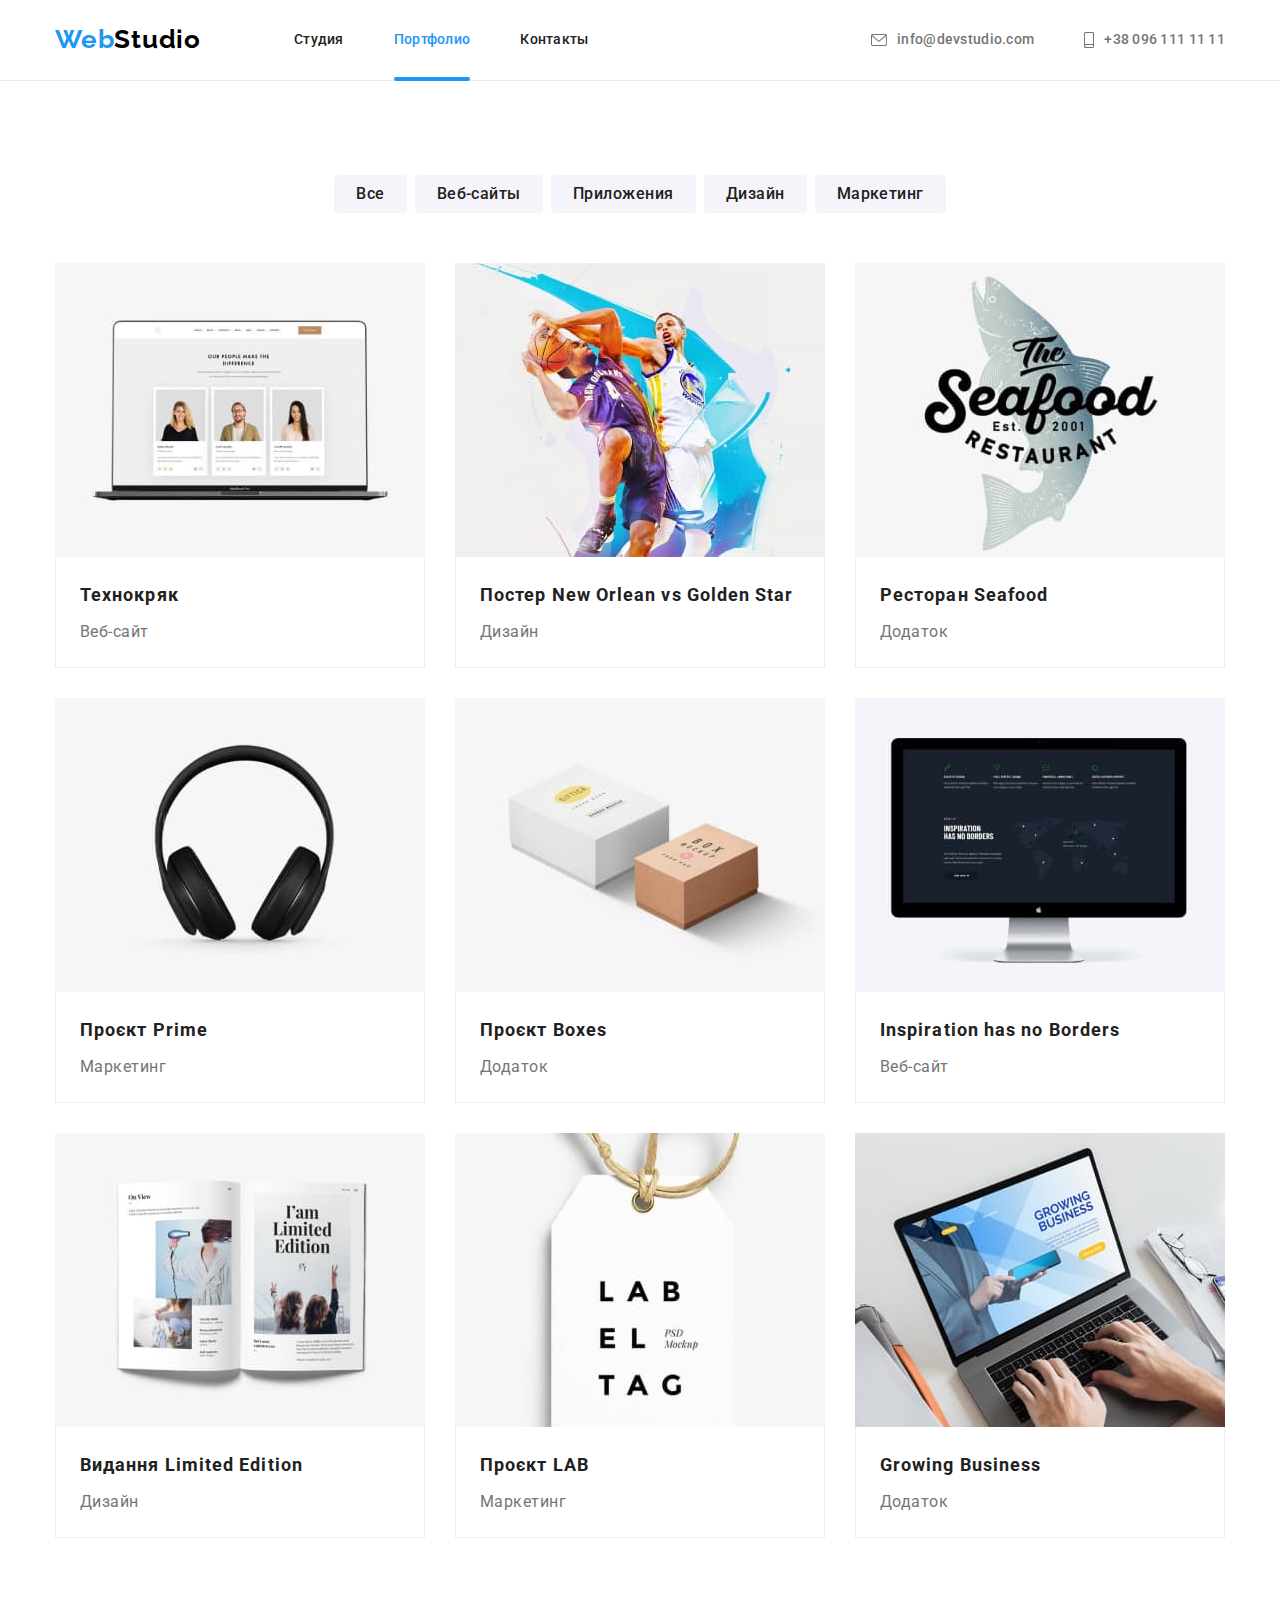
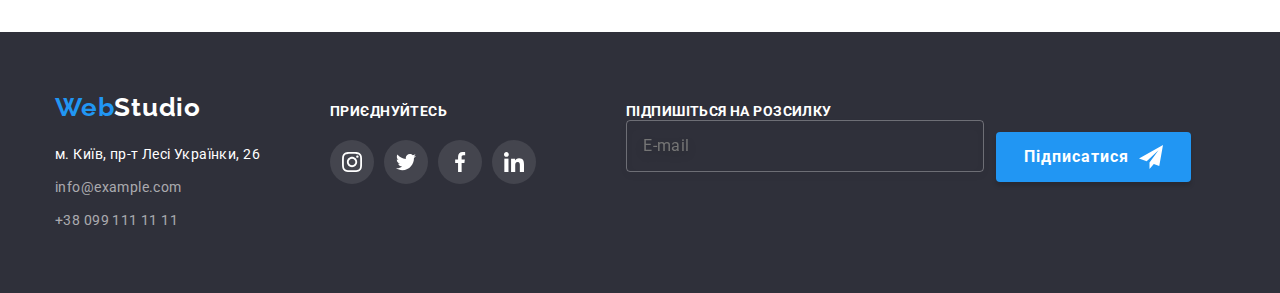
==== commit fb63318d: "subscribe form fixed error" ====
--- a/portfolio.html
+++ b/portfolio.html
@@ -83,8 +83,9 @@
           </ul>
           <button type="button" class="mobile-menu__close"
             ><svg class="mobile-menu__icon" width="40" height="40">
-              <use href="./img/icon.svg#icon-mobile_close_40"></use></svg
-          ></button>
+              <use href="./img/icon.svg#icon-mobile_close_40"></use>
+            </svg>
+          </button>
         </div>
       </div>
     </header>
@@ -598,8 +599,8 @@
           </div>
           <!-- Subscribe-form -->
           <form class="subscribe__form">
-            <label>
-              <h2 class="subscribe__title">Підпишіться на розсилку</h2>
+            <label class="subscribe__title"
+              >Підпишіться на розсилку
               <input
                 type="email"
                 name="subscribe"
@@ -607,7 +608,6 @@
                 placeholder="E-mail"
               />
             </label>
-
             <button type="submit" class="subscribe__btn">
               Підписатися
               <svg class="subscribe__icon" width="24" height="24">
--- a/css/main.min.css
+++ b/css/main.min.css
@@ -1 +1 @@
-body{font-family:"Roboto",sans-serif;color:#212121}h1,h2,h3,h4,h5,p{padding:0;margin:0}ul{padding:0;margin:0;list-style:none}img{display:block;max-width:100%;height:auto}a{text-decoration:none}header,section,footer{display:none}.block{display:block}.visually-hidden{position:absolute;white-space:nowrap;width:1px;height:1px;overflow:hidden;border:0;padding:0;clip:rect(0 0 0 0);-webkit-clip-path:inset(50%);clip-path:inset(50%);margin:-1px}.section__title{font-weight:700;font-size:28px;line-height:1.17;letter-spacing:.03em;text-align:center;color:#212121;margin-bottom:50px}@media screen and (min-width: 1200px){.section__title{font-weight:700;font-size:36px;line-height:1.16;letter-spacing:.03em}}.section{padding:60px 0px}@media screen and (min-width: 1200px){.section{padding:94px 0px}}.section--no-padding-top{padding-top:0}@media screen and (max-width: 1199.98px){.section--no-padding-top{padding-bottom:0}}.section__title--margin-bottom{margin-bottom:30px}.container{padding-left:15px;padding-right:15px;margin-left:auto;margin-right:auto}@media screen and (min-width: 480px){.container{width:480px}}@media screen and (min-width: 768px){.container{width:768px}}@media screen and (min-width: 1200px){.container{width:1200px}}.logo{display:block;font-family:"Raleway";font-weight:700;font-size:26px;line-height:1.19;letter-spacing:.03em;color:#2196f3}.header__logo{padding:16px 0px}@media screen and (min-width: 768px){.header__logo{margin-right:88px;padding-top:26px;padding-bottom:26px}}@media screen and (min-width: 1200px){.header__logo{margin-right:93px;padding-top:24px;padding-bottom:25px}}.footer__logo{margin-bottom:20px}@media screen and (max-width: 767.98px){.footer__logo{display:flex;align-items:center;justify-content:center}}.logo__dark{color:#000}.logo__light{color:#fff}.navigation{display:flex}.site-nav{display:block}@media screen and (min-width: 768px){.site-nav{display:flex}}@media screen and (min-width: 768px){.site-nav .site-nav__item+.site-nav__item{margin-left:50px}}@media screen and (max-width: 767.98px){.site-nav__item{margin-bottom:32px}.site-nav__item:last-child{margin-bottom:0}}.site-nav__link{position:relative;display:block;font-weight:500;font-size:40px;line-height:1.17;letter-spacing:.02em;color:#212121;transition-property:color;transition-duration:250ms;transition-timing-function:cubic-bezier(0.4, 0, 0.2, 1)}@media screen and (min-width: 768px){.site-nav__link{font-weight:500;font-size:14px;line-height:1.14;letter-spacing:.02em;padding-top:32px;padding-bottom:32px}}.site-nav__link:hover,.site-nav__link:focus{color:#2196f3}.site-nav__link--current{color:#2196f3}@media screen and (min-width: 768px){.site-nav__link--current::after{position:absolute;display:block;content:"";width:100%;height:4px;background-color:#2196f3;border-radius:4px;left:0;bottom:-1px}}.contacts{display:flex;flex-direction:column-reverse}@media screen and (max-width: 767.98px){.contacts{margin-top:auto}}@media screen and (min-width: 768px){.contacts{flex-direction:column;margin-left:auto}}@media screen and (min-width: 1200px){.contacts{flex-direction:row;align-items:center;gap:50px}}.contacts__item{display:block}@media screen and (max-width: 767.98px){.contacts__item{margin-bottom:32px}.contacts__item:first-child{margin-bottom:0}}@media screen and (min-width: 768px)and (max-width: 1199.98px){.contacts__item{margin-bottom:10px}.contacts__item:last-child{margin-bottom:0}}.contacts__link{display:flex;align-items:center;font-weight:500;font-size:24px;line-height:1.16;letter-spacing:.02em;color:#757575;transition-property:color;transition-duration:250ms;transition-timing-function:cubic-bezier(0.4, 0, 0.2, 1)}@media screen and (min-width: 768px){.contacts__link{font-weight:500;font-size:12px;line-height:1.16;letter-spacing:.02em}}@media screen and (min-width: 1200px){.contacts__link{font-weight:500;font-size:14px;line-height:1.14;letter-spacing:.02em}}.contacts__link:hover,.contacts__link:focus{color:#2196f3}@media screen and (max-width: 767.98px){.contacts__link--tel{font-weight:500;font-size:34px;line-height:1.13;letter-spacing:.02em;color:#2196f3}}.contacts__icon{margin-right:10px;fill:currentColor;transition-property:fill;transition-duration:250ms;transition-timing-function:cubic-bezier(0.4, 0, 0.2, 1)}@media screen and (max-width: 767.98px){.contacts__icon{display:none}}.social-networks{display:flex;justify-content:center;gap:10px}.social-networks__link{width:44px;height:44px;border-radius:50%;display:flex;align-items:center;justify-content:center;transition-property:background-color;transition-duration:250ms;transition-timing-function:cubic-bezier(0.4, 0, 0.2, 1)}.social-networks__link:hover,.social-networks__link:focus{background-color:#2196f3}.social-networks__icon{width:20px;height:20px;fill:#afb1b8;transition-property:fill;transition-duration:250ms;transition-timing-function:cubic-bezier(0.4, 0, 0.2, 1)}.social-networks__link:hover .social-networks__icon,.social-networks__link:focus .social-networks__icon{fill:#fff}.social-networks--icon-color{fill:#fff}.social-networks--background-color{background-color:rgba(255,255,255,.1)}.social-contacts__list{display:flex;flex-wrap:wrap;align-items:center;margin-top:64px;margin-left:-10px}@media screen and (min-width: 768px){.social-contacts__list{display:none}}.social-contacts__link{display:flex;font-weight:500;font-size:18px;line-height:1.22;letter-spacing:.02em;padding-right:10px;margin-left:10px;color:#2196f3;border-right:1px solid rgba(33,33,33,.2)}.social-contacts__link:not(:last-child){border-right:none}.address__list .address__item+.address__item{margin-top:9px}.address__street{display:inline-block;font-style:normal;font-size:14px;line-height:1.71;letter-spacing:.03em;color:#fff;transition-property:color;transition-duration:250ms;transition-timing-function:cubic-bezier(0.4, 0, 0.2, 1)}@media screen and (max-width: 767.98px){.address__street{display:flex;align-items:center;justify-content:center}}.address__street:hover,.address__street:focus{color:#2196f3}.address__link{display:inline-block;font-style:normal;font-size:14px;line-height:1.71;letter-spacing:.03em;color:rgba(255,255,255,.6);transition-property:color;transition-duration:250ms;transition-timing-function:cubic-bezier(0.4, 0, 0.2, 1)}@media screen and (max-width: 767.98px){.address__link{display:flex;justify-content:center}}.address__link:hover,.address__link:focus{color:#2196f3}.subscribe__form{display:block}@media screen and (max-width: 1199.98px){.subscribe__form{margin-top:60px}}@media screen and (min-width: 1200px){.subscribe__form{display:flex;align-items:flex-end;margin-left:90px}}.subscribe__title{font-size:14px;line-height:1.14;letter-spacing:.03em;text-transform:uppercase;color:#fff;margin-bottom:10px}.subscribe__input{width:100%;border:1px solid rgba(255,255,255,.3);filter:drop-shadow(0px 4px 4px rgba(0, 0, 0, 0.15));border-radius:4px;background-color:rgba(0,0,0,0);font-weight:400;font-size:16px;line-height:1.25;letter-spacing:.03em;display:flex;align-items:center;color:rgba(255,255,255,.6);outline:none;padding:15px 16px;transition:border 250ms cubic-bezier(0.4, 0, 0.2, 1)}@media screen and (max-width: 767.98px){.subscribe__input{max-width:450px;margin-bottom:20px}}@media screen and (min-width: 768px)and (max-width: 1199.98px){.subscribe__input{width:450px;margin-bottom:20px;margin-left:auto;margin-right:auto}}@media screen and (min-width: 1200px){.subscribe__input{width:358px}}.subscribe__input:focus{border:1px solid #2196f3}.subscribe__btn{height:50px;background:#2196f3;box-shadow:0px 4px 4px rgba(0,0,0,.15);border-radius:4px;border:rgba(0,0,0,0);font-weight:700;font-size:16px;line-height:1.87;letter-spacing:.06em;padding:10px 28px;color:#fff;cursor:pointer;display:flex;align-items:center;margin-left:12px;transition:background-color cubic-bezier(0.4, 0, 0.2, 1)}@media screen and (max-width: 1199.98px){.subscribe__btn{margin-left:auto;margin-right:auto}}.subscribe__btn:hover,.subscribe__btn:focus{background-color:#188ce8}.subscribe__icon{margin-left:10px}.backdrop{position:fixed;width:100%;height:100%;top:0;left:0;background:rgba(0,0,0,.2);visibility:visible;transition:opacity 250ms cubic-bezier(0.4, 0, 0.2, 1),visibility 250ms cubic-bezier(0.4, 0, 0.2, 1)}.is-hidden{opacity:0;visibility:hidden;pointer-events:none}.no-scroll{overflow:hidden}.backdrop.is-hidden .modal{transform:translate(-50%, -50%) scale(0) rotate(-180deg);min-height:0}.btn-close{position:absolute;display:flex;justify-content:center;top:8px;right:8px;width:30px;height:30px;background:#fff;border:1px solid rgba(0,0,0,.1);border-radius:50%;cursor:pointer;padding-top:5px}.modal{position:absolute;top:50%;left:50%;transform:translate(-50%, -50%) scale(1) rotate(0);transition:transform 250ms cubic-bezier(0.4, 0, 0.2, 1),min-height 250ms cubic-bezier(0.4, 0, 0.2, 1);max-width:450px;max-height:100%;background-color:#fff;border-radius:4px}@media screen and (min-width: 1200px){.modal{width:528px;min-height:581px}}.modal__form{padding:40px}.modal__form-title{font-weight:700;font-size:20px;line-height:1.15;letter-spacing:.03em;text-align:center;margin-bottom:12px}.modal__form-label{position:relative;display:flex;flex-direction:column;font-weight:400;font-size:12px;line-height:1.16;letter-spacing:.01em;color:#757575;margin-bottom:10px}.modal__form-label-last{margin-bottom:0}.modal__form-icon{position:absolute;bottom:10px;left:12px}.modal__form-input{margin-top:4px;padding-left:42px;height:40px;width:100%;border:1px solid rgba(33,33,33,.2);border-radius:4px;transition:border 250ms cubic-bezier(0.4, 0, 0.2, 1)}.modal__form-input:focus,.modal__form-comment:focus{border:1px solid #2196f3;outline:none}.modal__form-input:focus+.modal__form-icon{fill:#2196f3;transition:fill 250ms cubic-bezier(0.4, 0, 0.2, 1)}.modal__form-comment{margin-top:4px;padding:16px 12px;height:120px;width:100%;border:1px solid rgba(33,33,33,.2);border-radius:4px;resize:none}.modal__form-label-checkbox{display:flex;justify-content:center;align-items:center;font-weight:400;font-size:12px;line-height:1.16;letter-spacing:.03em;color:#757575;margin-top:20px;cursor:pointer}@media screen and (min-width: 1200px){.modal__form-label-checkbox{font-weight:400;font-size:14px;line-height:1.71;letter-spacing:.03em}}.modal__form-label-checkbox-icon{display:flex;align-items:center;justify-content:center;width:16px;height:15px;margin-right:9px;border:2px solid #212121;border-radius:2px;transition:background-color;transition-duration:250ms;transition-timing-function:cubic-bezier(0.4, 0, 0.2, 1)}.modal__form-checkbox:checked+.modal__form-label-checkbox-icon{border-color:rgba(0,0,0,0);background-color:#2196f3}.modal__form-checkbox{position:absolute;width:1px;height:1px;margin:-1px;border:0;padding:0;white-space:nowrap;-webkit-clip-path:inset(100%);clip-path:inset(100%);clip:rect(0 0 0 0);overflow:hidden}.modal__form-label-checkbox-link{margin-left:5px;color:#2196f3}.modal__form-button{display:block;margin:0 auto;margin-top:40px;padding:10px 52px;background:#2196f3;box-shadow:0px 4px 4px rgba(0,0,0,.15);border:rgba(0,0,0,0);border-radius:4px;font-weight:700;font-size:16px;line-height:1.87;letter-spacing:.06em;color:#fff;cursor:pointer;transition:box-shadow,background-color;transition-duration:250ms;transition-timing-function:cubic-bezier(0.4, 0, 0.2, 1)}.modal__form-button:hover,.modal__form-button:focus{background-color:#188ce8;box-shadow:0px 4px 4px rgba(0,0,0,.15);border-radius:4px}.buttons{font-weight:500;font-size:16px;line-height:1.62;letter-spacing:.03em;color:#212121;padding:6px 22px;text-align:center;cursor:pointer;background-color:#f5f4fa;border-radius:4px;border:none;transition-property:color,background-color,box-shadow,border-radius;transition-duration:250ms;transition-timing-function:cubic-bezier(0.4, 0, 0.2, 1)}.buttons:hover,.buttons:focus{color:#fff;background-color:#2196f3;border-radius:4px;box-shadow:0px 4px 4px rgba(0,0,0,.15)}.buttons__list{display:flex;justify-content:flex-start;flex-wrap:wrap;margin-bottom:40px;gap:8px}@media screen and (min-width: 768px){.buttons__list{justify-content:center;margin-bottom:30px}}@media screen and (min-width: 1200px){.buttons__list{justify-content:center;margin-bottom:50px}}.cards{display:flex;flex-wrap:wrap;flex-direction:column;gap:30px}@media screen and (min-width: 768px){.cards{justify-content:space-between;flex-direction:row}}@media screen and (min-width: 768px)and (max-width: 1199.98px){.cards__item{width:354px}}.cards__link{display:block;transition-property:box-shadow,border-radius;transition-duration:250ms;transition-timing-function:cubic-bezier(0.4, 0, 0.2, 1)}@media screen and (min-width: 768px){.cards__link{display:flex;flex-direction:column;height:100%}}.cards__link:hover,.cards__link:focus{box-shadow:0px 1px 1px rgba(0,0,0,.12),0px 4px 4px rgba(0,0,0,.06),1px 4px 6px rgba(0,0,0,.16)}.cards__link:hover .cards__overley-text,.cards__link:focus .cards__overley-text{transform:translateY(0)}.cards__title{padding:20px 24px;border:1px solid #eee;border-top:none}@media screen and (min-width: 768px){.cards__title{flex-grow:1}}.cards__name{font-weight:700;font-size:18px;line-height:2;letter-spacing:.06em;color:#212121}.cards__project{margin-top:4px;font-size:16px;line-height:1.88;letter-spacing:.03em;color:#757575}.cards__overley{position:relative;overflow:hidden}.cards__overley-text{position:absolute;left:0;bottom:0;width:100%;transform:translateY(101%);transition:transform 250ms cubic-bezier(0.4, 0, 0.2, 1);z-index:0;display:flex;justify-content:center;align-items:center;background:rgba(33,150,243,.9);height:294px;padding:0px 24px;font-weight:400;font-size:18px;line-height:1.56;letter-spacing:.03em;color:#fff}@media screen and (max-width: 767.98px){.mobile-menu{position:fixed;display:flex;flex-direction:column;z-index:1;top:0;left:0;width:100%;height:100%;padding:48px 40px;background-color:#fff;transform:translateX(100%);transition:transform 250ms linear cubic-bezier(0.4, 0, 0.2, 1)}}@media screen and (min-width: 768px){.mobile-menu{display:flex;align-items:center;width:100%}}@media screen and (max-width: 767.98px){.mobile-menu.is-open{transform:translateX(0)}}.mobile-menu__open{position:absolute;top:8px;right:8px;background-color:#fff;border:none;cursor:pointer}@media screen and (min-width: 768px){.mobile-menu__open{display:none}}.mobile-menu__close{position:absolute;top:8px;right:8px;background-color:#fff;margin-left:auto;border:none;cursor:pointer}@media screen and (min-width: 768px){.mobile-menu__close{display:none}}.mobile-menu__icon{background-color:#fff;border:none;cursor:pointer}.mobile-menu__icon:hover{fill:#2196f3}.header__container{display:flex;align-items:center}@media screen and (max-width: 767.98px){.header__container{justify-content:space-between}}.header{border-bottom:1px solid #ececec}.hero{max-width:1600px;max-height:600px;padding-top:118px;padding-bottom:118px;background:#c4c4c4;text-align:center;margin-left:auto;margin-right:auto;background-image:linear-gradient(rgba(47, 48, 58, 0.4), rgba(47, 48, 58, 0.4)),url(../img/hero/hero-mobile.jpg);background-position:center;background-repeat:no-repeat;background-size:cover}@media screen and (min-device-pixel-ratio: 2),screen and (-webkit-min-device-pixel-ratio: 2),screen and (min-resolution: 192dpi),screen and (min-resolution: 2dppx){.hero{background-image:linear-gradient(rgba(47, 48, 58, 0.4), rgba(47, 48, 58, 0.4)),url(../img/hero/hero-mobile@2x.jpg)}}@media screen and (min-width: 768px){.hero{background-image:linear-gradient(rgba(47, 48, 58, 0.4), rgba(47, 48, 58, 0.4)),url(../img/hero/hero-tablet.jpg)}}@media screen and (min-width: 768px)and (min-device-pixel-ratio: 2),screen and (min-width: 768px)and (-webkit-min-device-pixel-ratio: 2),screen and (min-width: 768px)and (min-resolution: 192dpi),screen and (min-width: 768px)and (min-resolution: 2dppx){.hero{background-image:linear-gradient(rgba(47, 48, 58, 0.4), rgba(47, 48, 58, 0.4)),url(../img/hero/hero-tablet@2x.jpg)}}@media screen and (min-width: 1200px){.hero{background-image:linear-gradient(rgba(47, 48, 58, 0.4), rgba(47, 48, 58, 0.4)),url(../img/hero/hero-desktop.jpg)}}@media screen and (min-width: 1200px)and (min-device-pixel-ratio: 2),screen and (min-width: 1200px)and (-webkit-min-device-pixel-ratio: 2),screen and (min-width: 1200px)and (min-resolution: 192dpi),screen and (min-width: 1200px)and (min-resolution: 2dppx){.hero{background-image:linear-gradient(rgba(47, 48, 58, 0.4), rgba(47, 48, 58, 0.4)),url(../img/hero/hero-desktop@2x.jpg)}}@media screen and (min-width: 1200px){.hero{padding-top:200px;padding-bottom:200px}}.hero__title{font-weight:900;font-size:26px;line-height:1.62;letter-spacing:.06em;text-align:center;text-transform:uppercase;margin-left:auto;margin-right:auto;text-transform:uppercase;color:#fff}@media screen and (min-width: 1200px){.hero__title{max-width:696px;font-weight:900;font-size:44px;line-height:1.36;letter-spacing:.06em}}.hero__button{font-family:inherit;font-weight:700;font-size:16px;line-height:1.88;letter-spacing:.06em;cursor:pointer;text-align:center;border-radius:4px;padding:10px 24px;margin-top:30px;color:#fff;background-color:#2196f3;box-shadow:0px 4px 4px rgba(0,0,0,.15);border-radius:4px;border:none;transition-property:color,background-color;transition-duration:250ms;transition-timing-function:cubic-bezier(0.4, 0, 0.2, 1)}@media screen and (min-width: 1200px){.hero__button{padding:10px 32px}}.hero__button:hover,.hero__button:focus{color:#fff;background-color:#2196f3}.hero__button:active{color:#2196f3;background-color:#fff}.features{display:block;gap:30px}@media screen and (min-width: 768px){.features{display:flex;flex-wrap:wrap}}@media screen and (min-width: 1200px){.features{flex-wrap:nowrap}}.features__box{width:100%;height:120px;display:flex;align-items:center;justify-content:center;background-color:#f5f4fa;border-width:270px;border-radius:4px;box-shadow:0px 4px 4px rgba(0,0,0,.15);margin-bottom:30px}@media screen and (min-width: 768px)and (max-width: 1199.98px){.features__box{width:354px}}@media screen and (min-width: 1200px){.features__box{width:270px}}@media screen and (max-width: 767.98px){.fetures-item{margin-bottom:30px}.fetures-item:last-child{margin-bottom:0}}@media screen and (min-width: 768px)and (max-width: 1199.98px){.fetures-item{width:calc(50% - 15px)}}.features__title{font-weight:700;font-size:14px;line-height:1.14;letter-spacing:.03em;text-transform:uppercase;color:#212121}@media screen and (max-width: 767.98px){.features__title{text-align:center}}.features__text{margin-top:10px;font-weight:400;font-size:14px;line-height:1.71;letter-spacing:.03em;color:#757575}@media screen and (max-width: 1199.98px){.section__title--project{display:none}}.projects{display:flex;gap:30px}@media screen and (max-width: 1199.98px){.projects{display:none}}.projects__item{position:relative}.projects__text{position:absolute;left:0;bottom:0;width:100%;display:flex;justify-content:center;align-items:center;height:70px;background:rgba(47,48,58,.8);font-weight:700;font-size:14px;line-height:1.14;letter-spacing:.03em;text-transform:uppercase;color:#fff}.team--bacground-color{background:#f5f4fa}.team{display:flex;flex-wrap:wrap;justify-content:space-between;gap:30px}@media screen and (max-width: 767.98px){.team{justify-content:center}}.team__item{width:100%;background-color:#fff;border-width:100%;border-radius:4px;box-shadow:0px 4px 4px rgba(0,0,0,.15)}@media screen and (min-width: 768px){.team__item{width:354px;border-width:354px}}@media screen and (min-width: 1200px){.team__item{width:270px;border-width:270px}}.team__cart{padding-top:30px;padding-bottom:30px}.team__title{font-weight:500;font-size:16px;line-height:1.18;letter-spacing:.03em;text-align:center;color:#212121}.team__text{margin-top:10px;margin-bottom:16px;font-size:16px;line-height:1.18;letter-spacing:.03em;text-align:center;color:#757575}.partners{display:flex;flex-wrap:wrap;align-items:center;justify-content:center;gap:30px}.partners__link{width:210px;height:92px;display:flex;align-items:center;justify-content:center;border:1px solid #afb1b8;border-radius:4px;transition-property:border-color;transition-duration:250ms;transition-timing-function:cubic-bezier(0.4, 0, 0.2, 1)}@media screen and (min-width: 768px){.partners__link{width:226px}}@media screen and (min-width: 1200px){.partners__link{width:170px}}.partners__link:hover,.partners__link:focus{border:1px solid #2196f3}.partners__icon{fill:#afb1b8;transition-property:fill;transition-duration:250ms;transition-timing-function:cubic-bezier(0.4, 0, 0.2, 1)}.partners__link:hover .partners__icon,.partners__link:focus .partners__icon{fill:#2196f3;border-color:#2196f3}.footer{padding-top:60px;padding-bottom:60px;background:#2f303a}.footer__container{display:block}@media screen and (max-width: 1199.98px){.footer__container{text-align:center}}@media screen and (min-width: 768px)and (max-width: 1199.98px){.footer__container{display:flex;flex-wrap:wrap;flex-direction:row;justify-content:space-around}}@media screen and (min-width: 1200px){.footer__container{display:flex;align-items:baseline}}@media screen and (max-width: 767.98px){.footer__box{margin-top:60px}}@media screen and (min-width: 1200px){.footer__box{margin-left:70px}}.footer__title{font-weight:700;font-size:14px;line-height:1.14;letter-spacing:.03em;font-style:normal;text-transform:uppercase;color:#fff;margin-bottom:20px}.footer__item{display:flex;justify-content:center;gap:10px}/*# sourceMappingURL=main.min.css.map */+body{font-family:"Roboto",sans-serif;color:#212121}h1,h2,h3,h4,h5,p{padding:0;margin:0}ul{padding:0;margin:0;list-style:none}img{display:block;max-width:100%;height:auto}a{text-decoration:none}header,section,footer{display:none}.block{display:block}.visually-hidden{position:absolute;white-space:nowrap;width:1px;height:1px;overflow:hidden;border:0;padding:0;clip:rect(0 0 0 0);-webkit-clip-path:inset(50%);clip-path:inset(50%);margin:-1px}.section__title{font-weight:700;font-size:28px;line-height:1.17;letter-spacing:.03em;text-align:center;color:#212121;margin-bottom:50px}@media screen and (min-width: 1200px){.section__title{font-weight:700;font-size:36px;line-height:1.16;letter-spacing:.03em}}.section{padding:60px 0px}@media screen and (min-width: 1200px){.section{padding:94px 0px}}.section--no-padding-top{padding-top:0}@media screen and (max-width: 1199.98px){.section--no-padding-top{padding-bottom:0}}.section__title--margin-bottom{margin-bottom:30px}.container{padding-left:15px;padding-right:15px;margin-left:auto;margin-right:auto}@media screen and (min-width: 480px){.container{width:480px}}@media screen and (min-width: 768px){.container{width:768px}}@media screen and (min-width: 1200px){.container{width:1200px}}.logo{display:block;font-family:"Raleway";font-weight:700;font-size:26px;line-height:1.19;letter-spacing:.03em;color:#2196f3}.header__logo{padding:16px 0px}@media screen and (min-width: 768px){.header__logo{margin-right:88px;padding-top:26px;padding-bottom:26px}}@media screen and (min-width: 1200px){.header__logo{margin-right:93px;padding-top:24px;padding-bottom:25px}}.footer__logo{margin-bottom:20px}@media screen and (max-width: 767.98px){.footer__logo{display:flex;align-items:center;justify-content:center}}.logo__dark{color:#000}.logo__light{color:#fff}.navigation{display:flex}.site-nav{display:block}@media screen and (min-width: 768px){.site-nav{display:flex}}@media screen and (min-width: 768px){.site-nav .site-nav__item+.site-nav__item{margin-left:50px}}@media screen and (max-width: 767.98px){.site-nav__item{margin-bottom:32px}.site-nav__item:last-child{margin-bottom:0}}.site-nav__link{position:relative;display:block;font-weight:500;font-size:40px;line-height:1.17;letter-spacing:.02em;color:#212121;transition-property:color;transition-duration:250ms;transition-timing-function:cubic-bezier(0.4, 0, 0.2, 1)}@media screen and (min-width: 768px){.site-nav__link{font-weight:500;font-size:14px;line-height:1.14;letter-spacing:.02em;padding-top:32px;padding-bottom:32px}}.site-nav__link:hover,.site-nav__link:focus{color:#2196f3}.site-nav__link--current{color:#2196f3}@media screen and (min-width: 768px){.site-nav__link--current::after{position:absolute;display:block;content:"";width:100%;height:4px;background-color:#2196f3;border-radius:4px;left:0;bottom:-1px}}.contacts{display:flex;flex-direction:column-reverse}@media screen and (max-width: 767.98px){.contacts{margin-top:auto}}@media screen and (min-width: 768px){.contacts{flex-direction:column;margin-left:auto}}@media screen and (min-width: 1200px){.contacts{flex-direction:row;align-items:center;gap:50px}}.contacts__item{display:block}@media screen and (max-width: 767.98px){.contacts__item{margin-bottom:32px}.contacts__item:first-child{margin-bottom:0}}@media screen and (min-width: 768px)and (max-width: 1199.98px){.contacts__item{margin-bottom:10px}.contacts__item:last-child{margin-bottom:0}}.contacts__link{display:flex;align-items:center;font-weight:500;font-size:24px;line-height:1.16;letter-spacing:.02em;color:#757575;transition-property:color;transition-duration:250ms;transition-timing-function:cubic-bezier(0.4, 0, 0.2, 1)}@media screen and (min-width: 768px){.contacts__link{font-weight:500;font-size:12px;line-height:1.16;letter-spacing:.02em}}@media screen and (min-width: 1200px){.contacts__link{font-weight:500;font-size:14px;line-height:1.14;letter-spacing:.02em}}.contacts__link:hover,.contacts__link:focus{color:#2196f3}@media screen and (max-width: 767.98px){.contacts__link--tel{font-weight:500;font-size:34px;line-height:1.13;letter-spacing:.02em;color:#2196f3}}.contacts__icon{margin-right:10px;fill:currentColor;transition-property:fill;transition-duration:250ms;transition-timing-function:cubic-bezier(0.4, 0, 0.2, 1)}@media screen and (max-width: 767.98px){.contacts__icon{display:none}}.social-networks{display:flex;justify-content:center;gap:10px}.social-networks__link{width:44px;height:44px;border-radius:50%;display:flex;align-items:center;justify-content:center;transition-property:background-color;transition-duration:250ms;transition-timing-function:cubic-bezier(0.4, 0, 0.2, 1)}.social-networks__link:hover,.social-networks__link:focus{background-color:#2196f3}.social-networks__icon{width:20px;height:20px;fill:#afb1b8;transition-property:fill;transition-duration:250ms;transition-timing-function:cubic-bezier(0.4, 0, 0.2, 1)}.social-networks__link:hover .social-networks__icon,.social-networks__link:focus .social-networks__icon{fill:#fff}.social-networks--icon-color{fill:#fff}.social-networks--background-color{background-color:rgba(255,255,255,.1)}.social-contacts__list{display:flex;flex-wrap:wrap;align-items:center;margin-top:64px;margin-left:-10px}@media screen and (min-width: 768px){.social-contacts__list{display:none}}.social-contacts__link{display:flex;font-weight:500;font-size:18px;line-height:1.22;letter-spacing:.02em;padding-right:10px;margin-left:10px;color:#2196f3;border-right:1px solid rgba(33,33,33,.2)}.social-contacts__link:not(:last-child){border-right:none}.address__list .address__item+.address__item{margin-top:9px}.address__street{display:inline-block;font-style:normal;font-size:14px;line-height:1.71;letter-spacing:.03em;color:#fff;transition-property:color;transition-duration:250ms;transition-timing-function:cubic-bezier(0.4, 0, 0.2, 1)}@media screen and (max-width: 767.98px){.address__street{display:flex;align-items:center;justify-content:center}}.address__street:hover,.address__street:focus{color:#2196f3}.address__link{display:inline-block;font-style:normal;font-size:14px;line-height:1.71;letter-spacing:.03em;color:rgba(255,255,255,.6);transition-property:color;transition-duration:250ms;transition-timing-function:cubic-bezier(0.4, 0, 0.2, 1)}@media screen and (max-width: 767.98px){.address__link{display:flex;justify-content:center}}.address__link:hover,.address__link:focus{color:#2196f3}.subscribe__form{display:block}@media screen and (max-width: 1199.98px){.subscribe__form{margin-top:60px}}@media screen and (min-width: 1200px){.subscribe__form{display:flex;align-items:flex-end;margin-left:90px}}.subscribe__title{font-weight:700;font-size:14px;line-height:1.14;letter-spacing:.03em;text-transform:uppercase;color:#fff;margin-bottom:10px}.subscribe__input{width:100%;border:1px solid rgba(255,255,255,.3);filter:drop-shadow(0px 4px 4px rgba(0, 0, 0, 0.15));border-radius:4px;background-color:rgba(0,0,0,0);font-weight:400;font-size:16px;line-height:1.25;letter-spacing:.03em;display:flex;align-items:center;color:rgba(255,255,255,.6);outline:none;padding:15px 16px;transition:border 250ms cubic-bezier(0.4, 0, 0.2, 1)}@media screen and (max-width: 767.98px){.subscribe__input{max-width:450px;margin-bottom:20px}}@media screen and (min-width: 768px)and (max-width: 1199.98px){.subscribe__input{width:450px;margin-bottom:20px;margin-left:auto;margin-right:auto}}@media screen and (min-width: 1200px){.subscribe__input{width:358px}}.subscribe__input:focus{border:1px solid #2196f3}.subscribe__btn{height:50px;background:#2196f3;box-shadow:0px 4px 4px rgba(0,0,0,.15);border-radius:4px;border:rgba(0,0,0,0);font-weight:700;font-size:16px;line-height:1.87;letter-spacing:.06em;padding:10px 28px;color:#fff;cursor:pointer;display:flex;align-items:center;margin-left:12px;transition:background-color cubic-bezier(0.4, 0, 0.2, 1)}@media screen and (max-width: 1199.98px){.subscribe__btn{margin-left:auto;margin-right:auto}}.subscribe__btn:hover,.subscribe__btn:focus{background-color:#188ce8}.subscribe__icon{margin-left:10px}.backdrop{position:fixed;width:100%;height:100%;top:0;left:0;background:rgba(0,0,0,.2);visibility:visible;transition:opacity 250ms cubic-bezier(0.4, 0, 0.2, 1),visibility 250ms cubic-bezier(0.4, 0, 0.2, 1)}.is-hidden{opacity:0;visibility:hidden;pointer-events:none}.no-scroll{overflow:hidden}.backdrop.is-hidden .modal{transform:translate(-50%, -50%) scale(0) rotate(-180deg);min-height:0}.btn-close{position:absolute;display:flex;justify-content:center;top:8px;right:8px;width:30px;height:30px;background:#fff;border:1px solid rgba(0,0,0,.1);border-radius:50%;cursor:pointer;padding-top:5px}.modal{position:absolute;top:50%;left:50%;transform:translate(-50%, -50%) scale(1) rotate(0);transition:transform 250ms cubic-bezier(0.4, 0, 0.2, 1),min-height 250ms cubic-bezier(0.4, 0, 0.2, 1);max-width:450px;max-height:100%;background-color:#fff;border-radius:4px}@media screen and (min-width: 1200px){.modal{width:528px;min-height:581px}}.modal__form{padding:40px}.modal__form-title{font-weight:700;font-size:20px;line-height:1.15;letter-spacing:.03em;text-align:center;margin-bottom:12px}.modal__form-label{position:relative;display:flex;flex-direction:column;font-weight:400;font-size:12px;line-height:1.16;letter-spacing:.01em;color:#757575;margin-bottom:10px}.modal__form-label-last{margin-bottom:0}.modal__form-icon{position:absolute;bottom:10px;left:12px}.modal__form-input{margin-top:4px;padding-left:42px;height:40px;width:100%;border:1px solid rgba(33,33,33,.2);border-radius:4px;transition:border 250ms cubic-bezier(0.4, 0, 0.2, 1)}.modal__form-input:focus,.modal__form-comment:focus{border:1px solid #2196f3;outline:none}.modal__form-input:focus+.modal__form-icon{fill:#2196f3;transition:fill 250ms cubic-bezier(0.4, 0, 0.2, 1)}.modal__form-comment{margin-top:4px;padding:16px 12px;height:120px;width:100%;border:1px solid rgba(33,33,33,.2);border-radius:4px;resize:none}.modal__form-label-checkbox{display:flex;justify-content:center;align-items:center;font-weight:400;font-size:12px;line-height:1.16;letter-spacing:.03em;color:#757575;margin-top:20px;cursor:pointer}@media screen and (min-width: 1200px){.modal__form-label-checkbox{font-weight:400;font-size:14px;line-height:1.71;letter-spacing:.03em}}.modal__form-label-checkbox-icon{display:flex;align-items:center;justify-content:center;width:16px;height:15px;margin-right:9px;border:2px solid #212121;border-radius:2px;transition:background-color;transition-duration:250ms;transition-timing-function:cubic-bezier(0.4, 0, 0.2, 1)}.modal__form-checkbox:checked+.modal__form-label-checkbox-icon{border-color:rgba(0,0,0,0);background-color:#2196f3}.modal__form-checkbox{position:absolute;width:1px;height:1px;margin:-1px;border:0;padding:0;white-space:nowrap;-webkit-clip-path:inset(100%);clip-path:inset(100%);clip:rect(0 0 0 0);overflow:hidden}.modal__form-label-checkbox-link{margin-left:5px;color:#2196f3}.modal__form-button{display:block;margin:0 auto;margin-top:40px;padding:10px 52px;background:#2196f3;box-shadow:0px 4px 4px rgba(0,0,0,.15);border:rgba(0,0,0,0);border-radius:4px;font-weight:700;font-size:16px;line-height:1.87;letter-spacing:.06em;color:#fff;cursor:pointer;transition:box-shadow,background-color;transition-duration:250ms;transition-timing-function:cubic-bezier(0.4, 0, 0.2, 1)}.modal__form-button:hover,.modal__form-button:focus{background-color:#188ce8;box-shadow:0px 4px 4px rgba(0,0,0,.15);border-radius:4px}.buttons{font-weight:500;font-size:16px;line-height:1.62;letter-spacing:.03em;color:#212121;padding:6px 22px;text-align:center;cursor:pointer;background-color:#f5f4fa;border-radius:4px;border:none;transition-property:color,background-color,box-shadow,border-radius;transition-duration:250ms;transition-timing-function:cubic-bezier(0.4, 0, 0.2, 1)}.buttons:hover,.buttons:focus{color:#fff;background-color:#2196f3;border-radius:4px;box-shadow:0px 4px 4px rgba(0,0,0,.15)}.buttons__list{display:flex;justify-content:flex-start;flex-wrap:wrap;margin-bottom:40px;gap:8px}@media screen and (min-width: 768px){.buttons__list{justify-content:center;margin-bottom:30px}}@media screen and (min-width: 1200px){.buttons__list{justify-content:center;margin-bottom:50px}}.cards{display:flex;flex-wrap:wrap;flex-direction:column;gap:30px}@media screen and (min-width: 768px){.cards{justify-content:space-between;flex-direction:row}}@media screen and (min-width: 768px)and (max-width: 1199.98px){.cards__item{width:354px}}.cards__link{display:block;transition-property:box-shadow,border-radius;transition-duration:250ms;transition-timing-function:cubic-bezier(0.4, 0, 0.2, 1)}@media screen and (min-width: 768px){.cards__link{display:flex;flex-direction:column;height:100%}}.cards__link:hover,.cards__link:focus{box-shadow:0px 1px 1px rgba(0,0,0,.12),0px 4px 4px rgba(0,0,0,.06),1px 4px 6px rgba(0,0,0,.16)}.cards__link:hover .cards__overley-text,.cards__link:focus .cards__overley-text{transform:translateY(0)}.cards__title{padding:20px 24px;border:1px solid #eee;border-top:none}@media screen and (min-width: 768px){.cards__title{flex-grow:1}}.cards__name{font-weight:700;font-size:18px;line-height:2;letter-spacing:.06em;color:#212121}.cards__project{margin-top:4px;font-size:16px;line-height:1.88;letter-spacing:.03em;color:#757575}.cards__overley{position:relative;overflow:hidden}.cards__overley-text{position:absolute;left:0;bottom:0;width:100%;transform:translateY(101%);transition:transform 250ms cubic-bezier(0.4, 0, 0.2, 1);z-index:0;display:flex;justify-content:center;align-items:center;background:rgba(33,150,243,.9);height:294px;padding:0px 24px;font-weight:400;font-size:18px;line-height:1.56;letter-spacing:.03em;color:#fff}@media screen and (max-width: 767.98px){.mobile-menu{position:fixed;display:flex;flex-direction:column;z-index:1;top:0;left:0;width:100%;height:100%;padding:48px 40px;background-color:#fff;transform:translateX(100%);transition:transform 250ms linear cubic-bezier(0.4, 0, 0.2, 1)}}@media screen and (min-width: 768px){.mobile-menu{display:flex;align-items:center;width:100%}}@media screen and (max-width: 767.98px){.mobile-menu.is-open{transform:translateX(0)}}.mobile-menu__open{position:absolute;top:8px;right:8px;background-color:#fff;border:none;cursor:pointer}@media screen and (min-width: 768px){.mobile-menu__open{display:none}}.mobile-menu__close{position:absolute;top:8px;right:8px;background-color:#fff;margin-left:auto;border:none;cursor:pointer}@media screen and (min-width: 768px){.mobile-menu__close{display:none}}.mobile-menu__icon{background-color:#fff;border:none;cursor:pointer}.mobile-menu__icon:hover{fill:#2196f3}.header__container{display:flex;align-items:center}@media screen and (max-width: 767.98px){.header__container{justify-content:space-between}}.header{border-bottom:1px solid #ececec}.hero{max-width:1600px;max-height:600px;padding-top:118px;padding-bottom:118px;background:#c4c4c4;text-align:center;margin-left:auto;margin-right:auto;background-image:linear-gradient(rgba(47, 48, 58, 0.4), rgba(47, 48, 58, 0.4)),url(../img/hero/hero-mobile.jpg);background-position:center;background-repeat:no-repeat;background-size:cover}@media screen and (min-device-pixel-ratio: 2),screen and (-webkit-min-device-pixel-ratio: 2),screen and (min-resolution: 192dpi),screen and (min-resolution: 2dppx){.hero{background-image:linear-gradient(rgba(47, 48, 58, 0.4), rgba(47, 48, 58, 0.4)),url(../img/hero/hero-mobile@2x.jpg)}}@media screen and (min-width: 768px){.hero{background-image:linear-gradient(rgba(47, 48, 58, 0.4), rgba(47, 48, 58, 0.4)),url(../img/hero/hero-tablet.jpg)}}@media screen and (min-width: 768px)and (min-device-pixel-ratio: 2),screen and (min-width: 768px)and (-webkit-min-device-pixel-ratio: 2),screen and (min-width: 768px)and (min-resolution: 192dpi),screen and (min-width: 768px)and (min-resolution: 2dppx){.hero{background-image:linear-gradient(rgba(47, 48, 58, 0.4), rgba(47, 48, 58, 0.4)),url(../img/hero/hero-tablet@2x.jpg)}}@media screen and (min-width: 1200px){.hero{background-image:linear-gradient(rgba(47, 48, 58, 0.4), rgba(47, 48, 58, 0.4)),url(../img/hero/hero-desktop.jpg)}}@media screen and (min-width: 1200px)and (min-device-pixel-ratio: 2),screen and (min-width: 1200px)and (-webkit-min-device-pixel-ratio: 2),screen and (min-width: 1200px)and (min-resolution: 192dpi),screen and (min-width: 1200px)and (min-resolution: 2dppx){.hero{background-image:linear-gradient(rgba(47, 48, 58, 0.4), rgba(47, 48, 58, 0.4)),url(../img/hero/hero-desktop@2x.jpg)}}@media screen and (min-width: 1200px){.hero{padding-top:200px;padding-bottom:200px}}.hero__title{font-weight:900;font-size:26px;line-height:1.62;letter-spacing:.06em;text-align:center;text-transform:uppercase;margin-left:auto;margin-right:auto;text-transform:uppercase;color:#fff}@media screen and (min-width: 1200px){.hero__title{max-width:696px;font-weight:900;font-size:44px;line-height:1.36;letter-spacing:.06em}}.hero__button{font-family:inherit;font-weight:700;font-size:16px;line-height:1.88;letter-spacing:.06em;cursor:pointer;text-align:center;border-radius:4px;padding:10px 24px;margin-top:30px;color:#fff;background-color:#2196f3;box-shadow:0px 4px 4px rgba(0,0,0,.15);border-radius:4px;border:none;transition-property:color,background-color;transition-duration:250ms;transition-timing-function:cubic-bezier(0.4, 0, 0.2, 1)}@media screen and (min-width: 1200px){.hero__button{padding:10px 32px}}.hero__button:hover,.hero__button:focus{color:#fff;background-color:#2196f3}.hero__button:active{color:#2196f3;background-color:#fff}.features{display:block;gap:30px}@media screen and (min-width: 768px){.features{display:flex;flex-wrap:wrap}}@media screen and (min-width: 1200px){.features{flex-wrap:nowrap}}.features__box{width:100%;height:120px;display:flex;align-items:center;justify-content:center;background-color:#f5f4fa;border-width:270px;border-radius:4px;box-shadow:0px 4px 4px rgba(0,0,0,.15);margin-bottom:30px}@media screen and (min-width: 768px)and (max-width: 1199.98px){.features__box{width:354px}}@media screen and (min-width: 1200px){.features__box{width:270px}}@media screen and (max-width: 767.98px){.fetures-item{margin-bottom:30px}.fetures-item:last-child{margin-bottom:0}}@media screen and (min-width: 768px)and (max-width: 1199.98px){.fetures-item{width:calc(50% - 15px)}}.features__title{font-weight:700;font-size:14px;line-height:1.14;letter-spacing:.03em;text-transform:uppercase;color:#212121}@media screen and (max-width: 767.98px){.features__title{text-align:center}}.features__text{margin-top:10px;font-weight:400;font-size:14px;line-height:1.71;letter-spacing:.03em;color:#757575}@media screen and (max-width: 1199.98px){.section__title--project{display:none}}.projects{display:flex;gap:30px}@media screen and (max-width: 1199.98px){.projects{display:none}}.projects__item{position:relative}.projects__text{position:absolute;left:0;bottom:0;width:100%;display:flex;justify-content:center;align-items:center;height:70px;background:rgba(47,48,58,.8);font-weight:700;font-size:14px;line-height:1.14;letter-spacing:.03em;text-transform:uppercase;color:#fff}.team--bacground-color{background:#f5f4fa}.team{display:flex;flex-wrap:wrap;justify-content:space-between;gap:30px}@media screen and (max-width: 767.98px){.team{justify-content:center}}.team__item{width:100%;background-color:#fff;border-width:100%;border-radius:4px;box-shadow:0px 4px 4px rgba(0,0,0,.15)}@media screen and (min-width: 768px){.team__item{width:354px;border-width:354px}}@media screen and (min-width: 1200px){.team__item{width:270px;border-width:270px}}.team__cart{padding-top:30px;padding-bottom:30px}.team__title{font-weight:500;font-size:16px;line-height:1.18;letter-spacing:.03em;text-align:center;color:#212121}.team__text{margin-top:10px;margin-bottom:16px;font-size:16px;line-height:1.18;letter-spacing:.03em;text-align:center;color:#757575}.partners{display:flex;flex-wrap:wrap;align-items:center;justify-content:center;gap:30px}.partners__link{width:210px;height:92px;display:flex;align-items:center;justify-content:center;border:1px solid #afb1b8;border-radius:4px;transition-property:border-color;transition-duration:250ms;transition-timing-function:cubic-bezier(0.4, 0, 0.2, 1)}@media screen and (min-width: 768px){.partners__link{width:226px}}@media screen and (min-width: 1200px){.partners__link{width:170px}}.partners__link:hover,.partners__link:focus{border:1px solid #2196f3}.partners__icon{fill:#afb1b8;transition-property:fill;transition-duration:250ms;transition-timing-function:cubic-bezier(0.4, 0, 0.2, 1)}.partners__link:hover .partners__icon,.partners__link:focus .partners__icon{fill:#2196f3;border-color:#2196f3}.footer{padding-top:60px;padding-bottom:60px;background:#2f303a}.footer__container{display:block}@media screen and (max-width: 1199.98px){.footer__container{text-align:center}}@media screen and (min-width: 768px)and (max-width: 1199.98px){.footer__container{display:flex;flex-wrap:wrap;flex-direction:row;justify-content:space-around}}@media screen and (min-width: 1200px){.footer__container{display:flex;align-items:baseline}}@media screen and (max-width: 767.98px){.footer__box{margin-top:60px}}@media screen and (min-width: 1200px){.footer__box{margin-left:70px}}.footer__title{font-weight:700;font-size:14px;line-height:1.14;letter-spacing:.03em;font-style:normal;text-transform:uppercase;color:#fff;margin-bottom:20px}.footer__item{display:flex;justify-content:center;gap:10px}/*# sourceMappingURL=main.min.css.map */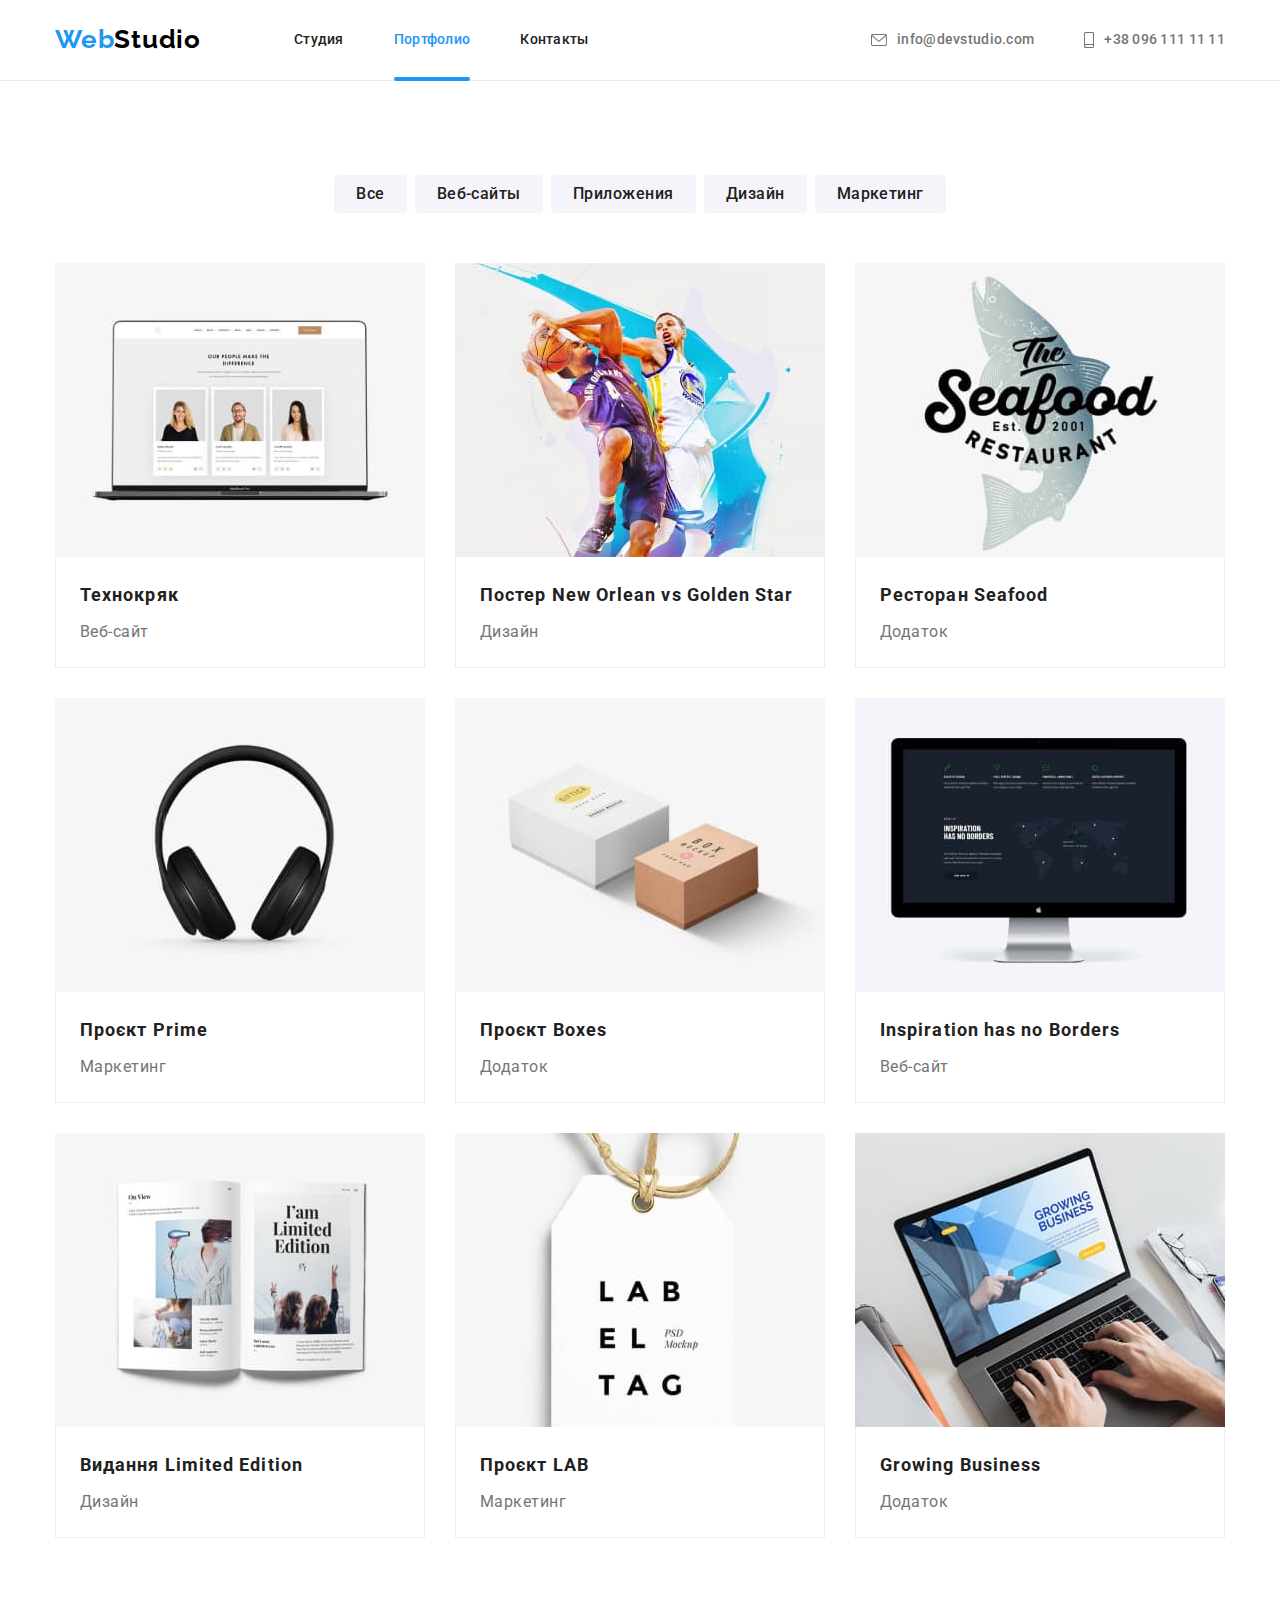
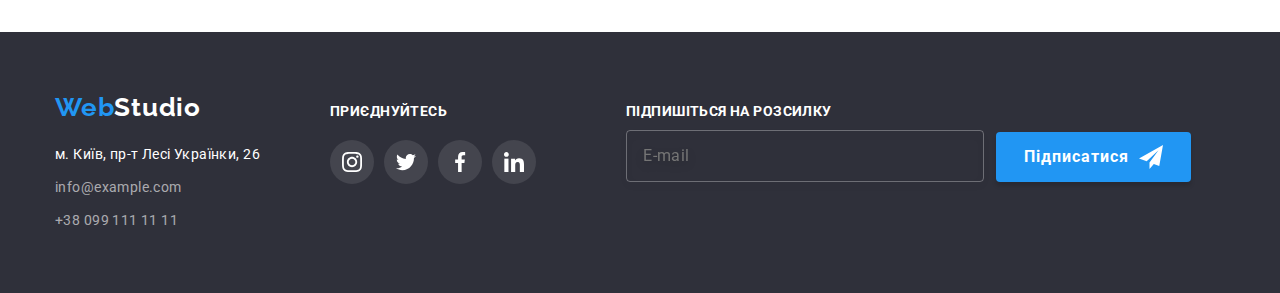
==== commit e2247d32: "fixer errors" ====
--- a/portfolio.html
+++ b/portfolio.html
@@ -599,15 +599,17 @@
           </div>
           <!-- Subscribe-form -->
           <form class="subscribe__form">
-            <label class="subscribe__title"
-              >Підпишіться на розсилку
-              <input
-                type="email"
-                name="subscribe"
-                class="subscribe__input"
-                placeholder="E-mail"
-              />
-            </label>
+            <div class="subscribe__box">
+              <p class="subscribe__title">Підпишіться на розсилку</p>
+              <label>
+                <input
+                  type="email"
+                  name="subscribe"
+                  class="subscribe__input"
+                  placeholder="E-mail"
+                />
+              </label>
+            </div>
             <button type="submit" class="subscribe__btn">
               Підписатися
               <svg class="subscribe__icon" width="24" height="24">
